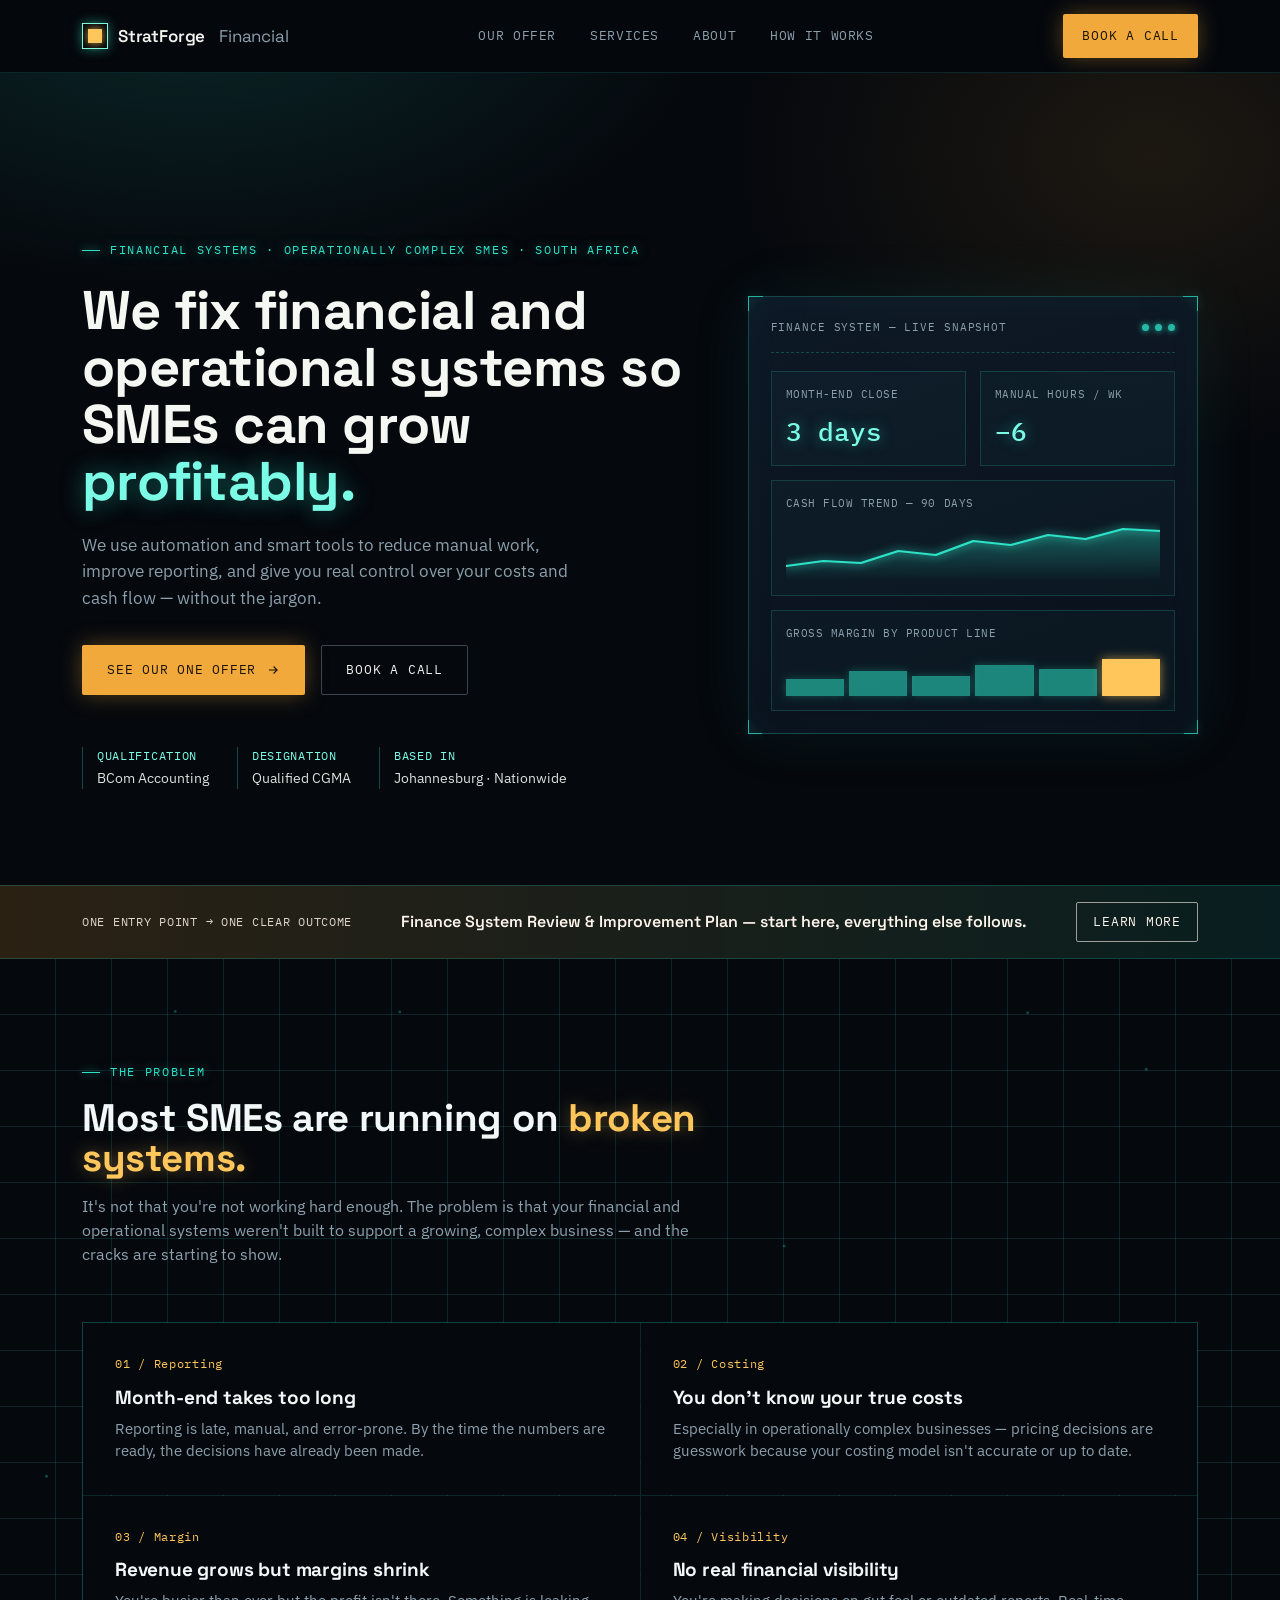
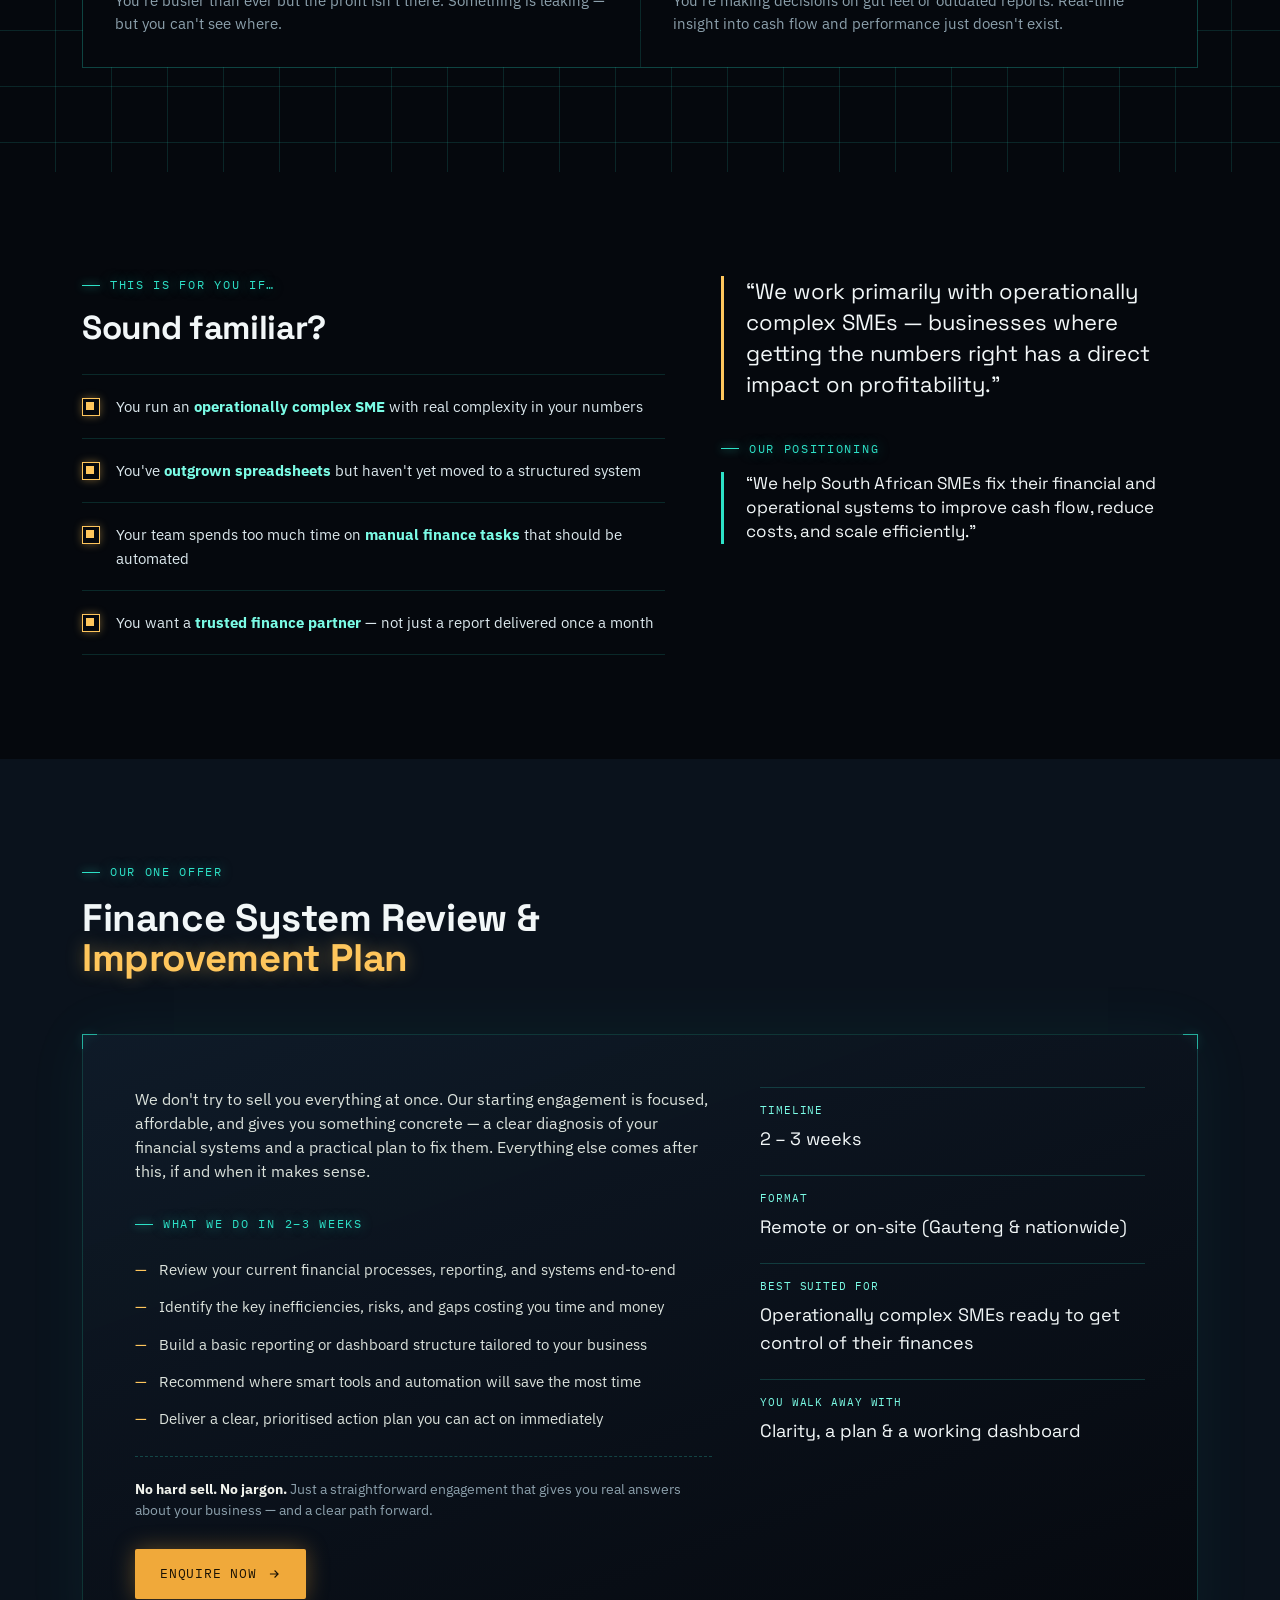
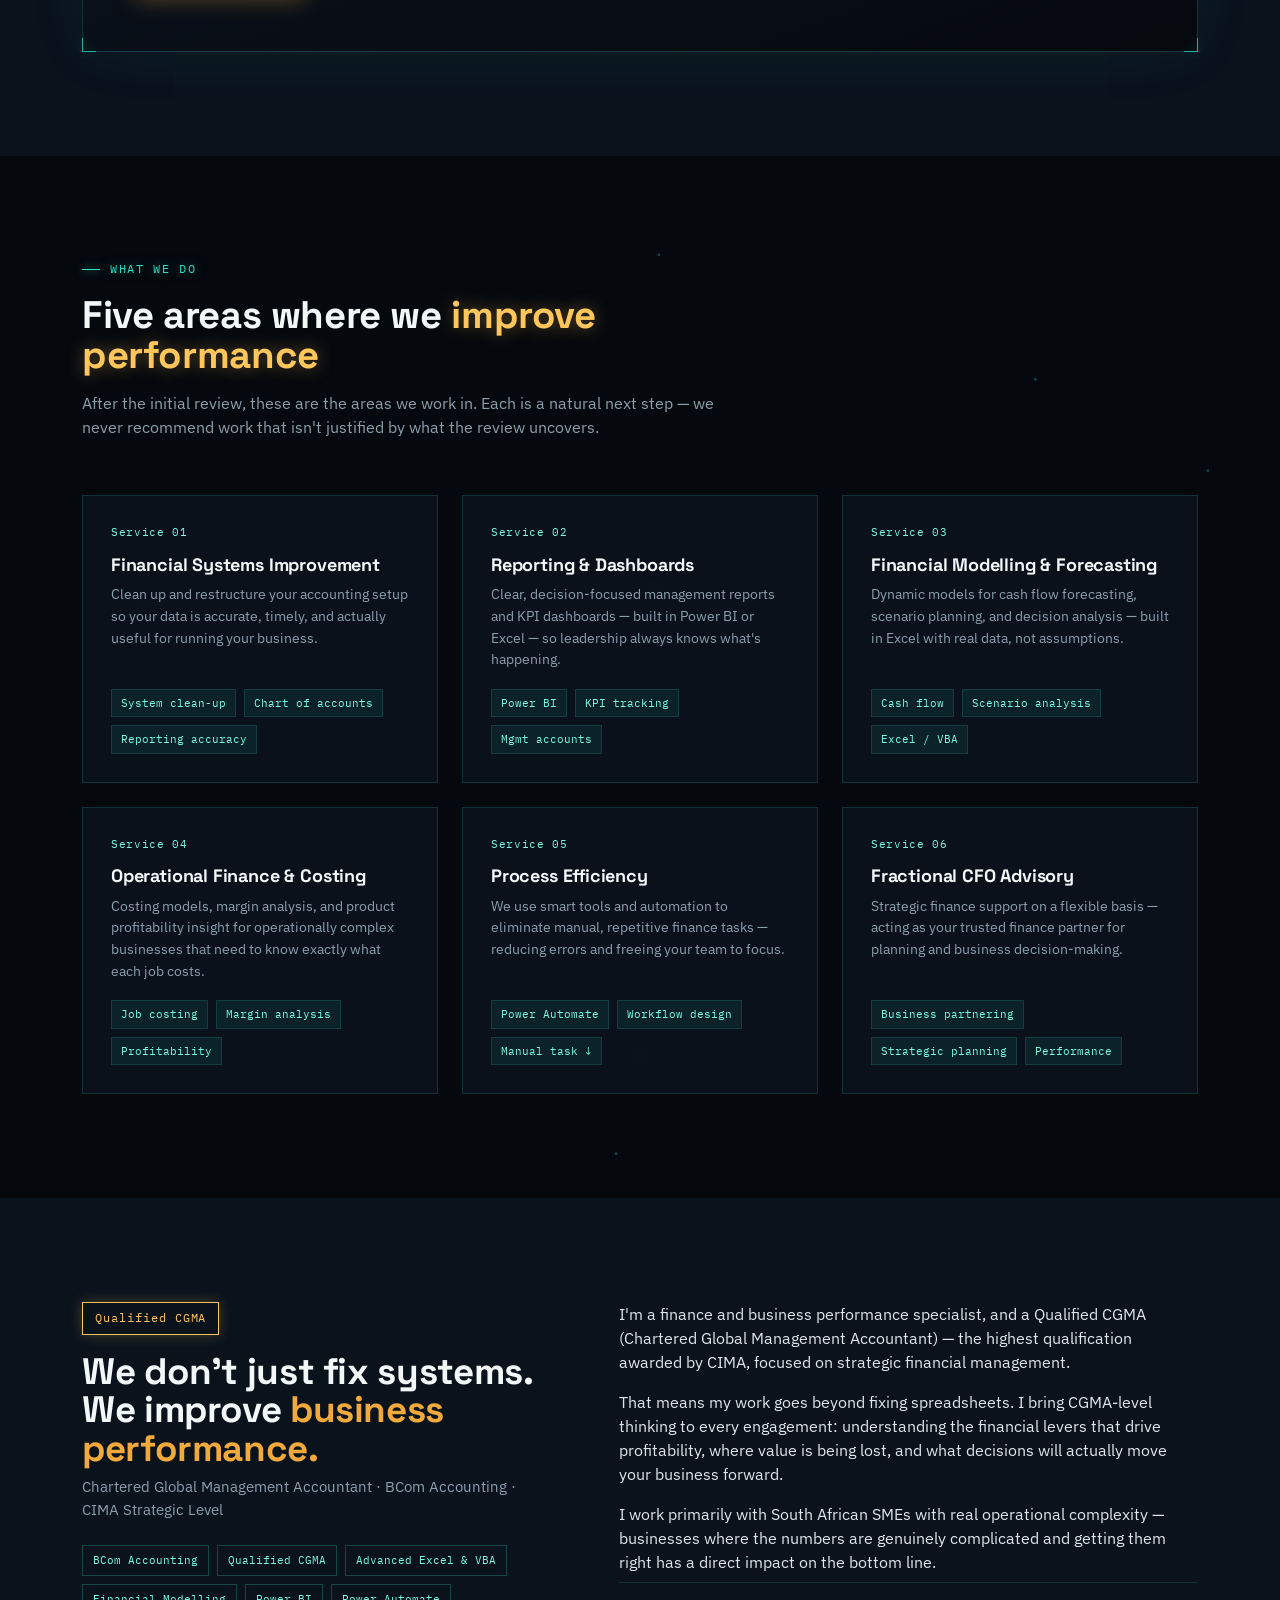
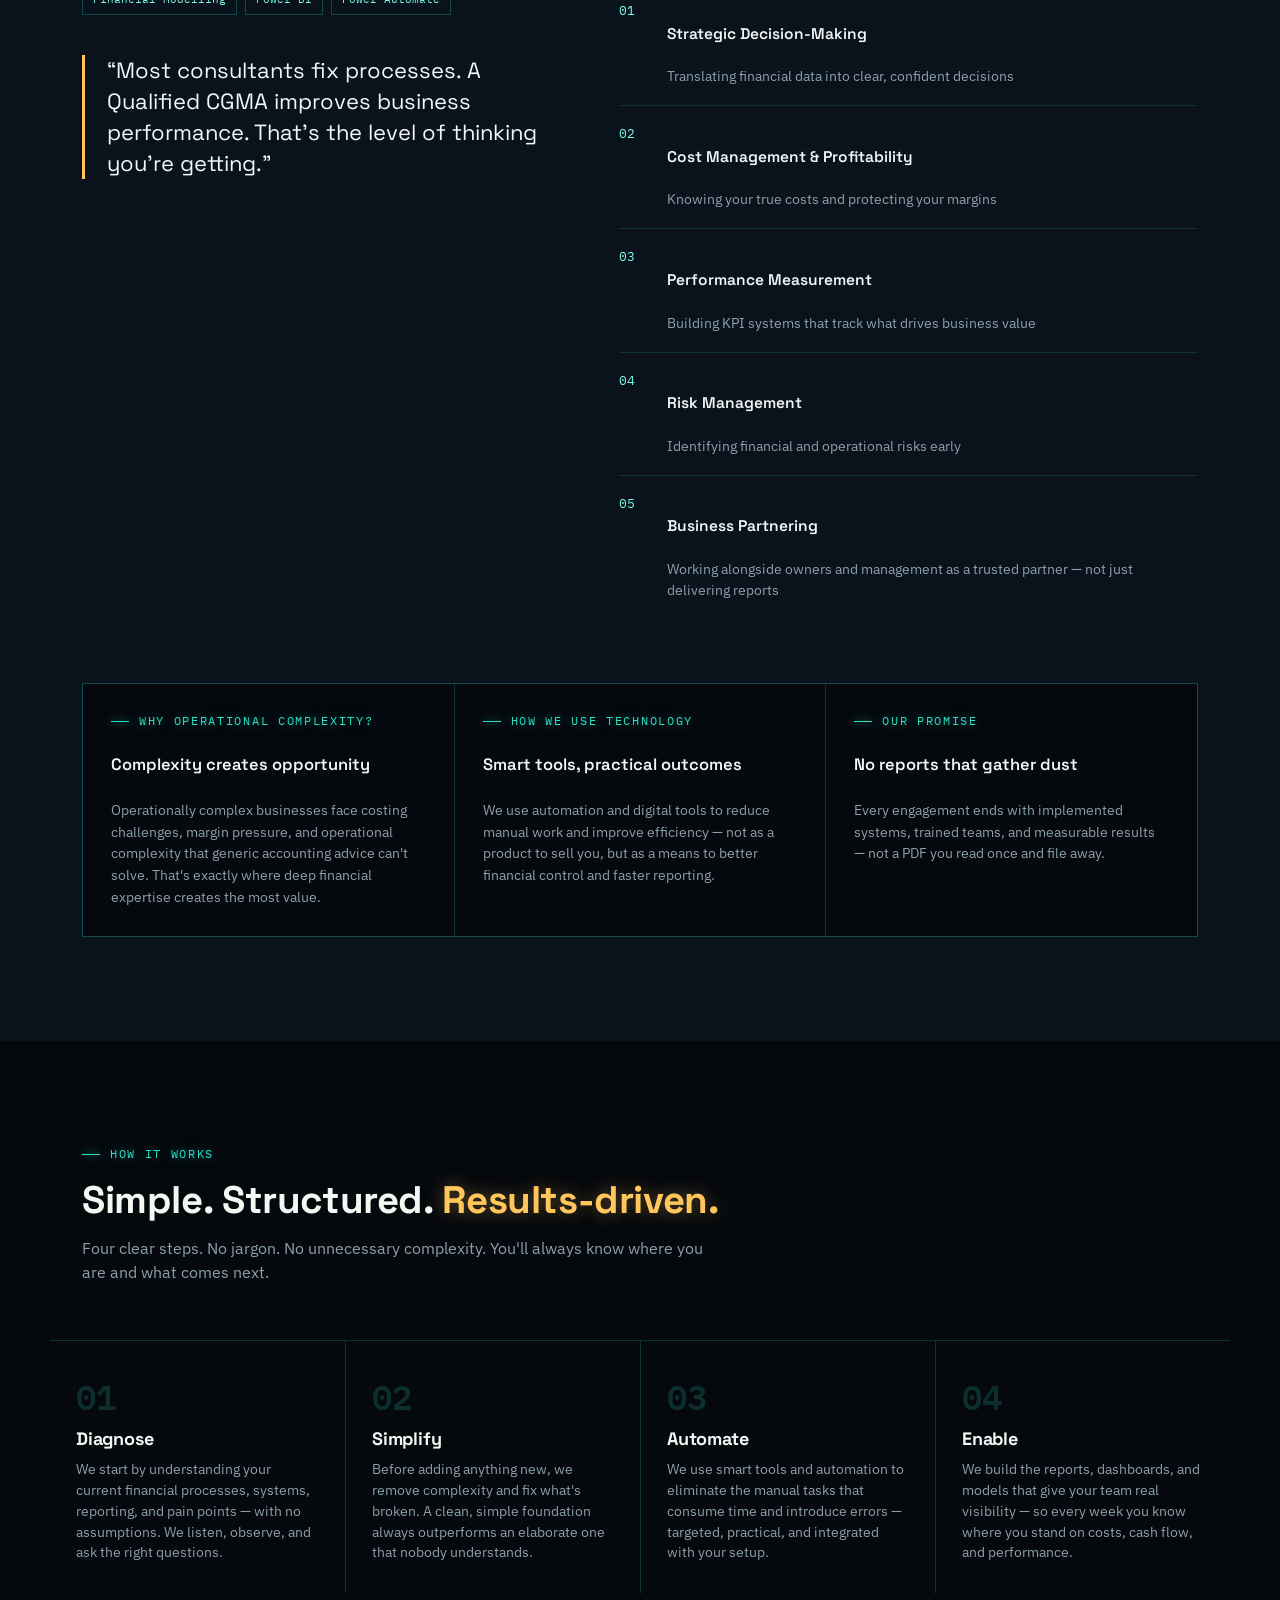
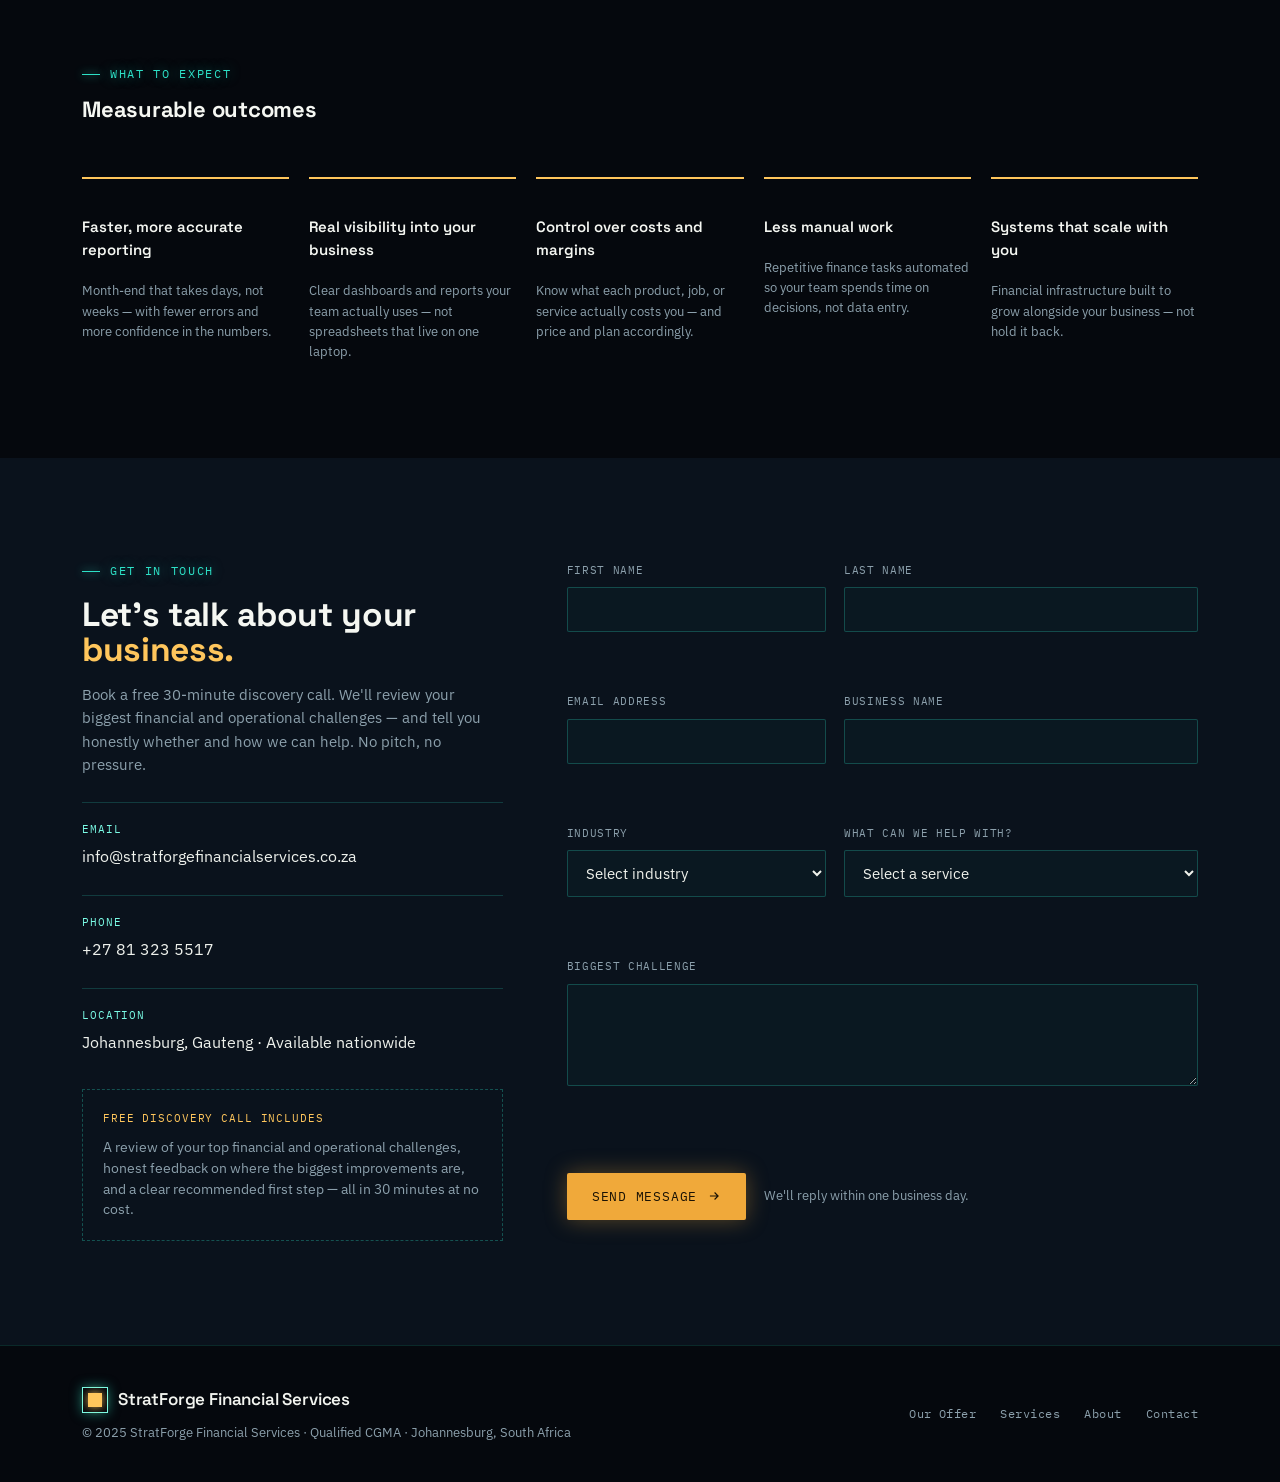
==== index.html @ 42e1b519 "Add files via upload" ====
<!DOCTYPE html>
<html lang="en">
<head>
<meta charset="UTF-8">
<meta name="viewport" content="width=device-width, initial-scale=1.0">
<title>StratForge Financial Services | Financial Systems for South African SMEs</title>
<meta name="description" content="We fix financial and operational systems so operationally complex South African SMEs can grow profitably. Led by a Qualified CGMA — reviews, dashboards, costing models and automation.">
<link rel="preconnect" href="https://fonts.googleapis.com">
<link rel="preconnect" href="https://fonts.gstatic.com" crossorigin>
<link href="https://fonts.googleapis.com/css2?family=Space+Grotesk:wght@500;600;700&family=IBM+Plex+Sans:wght@400;500;600&family=IBM+Plex+Mono:wght@400;500;600&display=swap" rel="stylesheet">
<style>
  :root{
    --ink:#05080D;
    --ink-soft:#0A121C;
    --ink-soft2:#0F1B29;
    --paper:#0B1420;
    --paper-dim:#0E1A28;
    --line:rgba(45,225,199,0.14);
    --line-strong:rgba(45,225,199,0.4);
    --line-dark:rgba(147,167,179,0.18);
    --text:#DCE8ED;
    --muted:#8CA0AC;
    --muted-on-dark:#8CA0AC;
    --blueprint:#2DE1C7;
    --blueprint-bright:#7BFCE6;
    --forge:#F0A93A;
    --forge-bright:#FFC65C;
    --radius:2px;
    --maxw:1180px;
  }
  *{box-sizing:border-box;}
  html{scroll-behavior:smooth;}
  body{
    margin:0;
    background:var(--ink);
    color:var(--text);
    font-family:'IBM Plex Sans', sans-serif;
    font-size:16px;
    line-height:1.55;
    -webkit-font-smoothing:antialiased;
    position:relative;
  }
  h1,h2,h3,.display{
    font-family:'Space Grotesk', sans-serif;
    letter-spacing:-0.01em;
    line-height:1.05;
    margin:0;
    color:#F2F7F8;
  }
  .mono{ font-family:'IBM Plex Mono', monospace; }
  p{margin:0;}
  a{color:inherit;text-decoration:none;}
  img,svg{display:block;max-width:100%;}
  ul{margin:0;padding:0;list-style:none;}
  button{font-family:inherit;cursor:pointer;}

  @media (prefers-reduced-motion: reduce){
    html{scroll-behavior:auto;}
    *{animation-duration:0.001ms !important; transition-duration:0.001ms !important;}
  }

  /* ---------- animated network background ---------- */
  #netbg{
    position:fixed; inset:0; z-index:0; pointer-events:none;
    opacity:0.55;
  }
  body > *:not(#netbg){ position:relative; z-index:1; }

  /* ---------- layout helpers ---------- */
  .wrap{max-width:var(--maxw); margin:0 auto; padding:0 32px;}
  @media (max-width:640px){ .wrap{padding:0 20px;} }

  .eyebrow{
    font-family:'IBM Plex Mono', monospace;
    font-size:12px;
    letter-spacing:0.14em;
    text-transform:uppercase;
    color:var(--blueprint);
    display:flex;
    align-items:center;
    gap:10px;
    text-shadow:0 0 12px rgba(45,225,199,0.5);
  }
  .eyebrow::before{
    content:"";
    width:18px;height:1px;background:var(--blueprint);
    display:inline-block;
    box-shadow:0 0 8px var(--blueprint);
  }

  /* blueprint / circuit grid backdrop */
  .grid-bg{
    position:relative;
    background-image:
      linear-gradient(var(--line) 1px, transparent 1px),
      linear-gradient(90deg, var(--line) 1px, transparent 1px);
    background-size:56px 56px;
    background-position:-1px -1px;
  }

  /* corner registration ticks — recurring motif */
  .frame{position:relative;}
  .frame::before,.frame::after,
  .frame .tick-br,.frame .tick-bl{
    content:"";
    position:absolute;
    width:14px;height:14px;
    border:1.5px solid var(--blueprint);
    opacity:0.7;
    filter:drop-shadow(0 0 4px rgba(45,225,199,0.6));
  }
  .frame::before{ top:-1px; left:-1px; border-right:none; border-bottom:none; }
  .frame::after{ top:-1px; right:-1px; border-left:none; border-bottom:none; }
  .frame .tick-bl{ bottom:-1px; left:-1px; border-right:none; border-top:none; }
  .frame .tick-br{ bottom:-1px; right:-1px; border-left:none; border-top:none; }

  .btn{
    display:inline-flex;
    align-items:center;
    gap:10px;
    padding:14px 24px;
    font-family:'IBM Plex Mono', monospace;
    font-size:13px;
    letter-spacing:0.06em;
    text-transform:uppercase;
    border:1px solid transparent;
    border-radius:var(--radius);
    transition:transform .15s ease, background .15s ease, border-color .15s ease, color .15s ease, box-shadow .15s ease;
  }
  .btn:hover{ transform:translateY(-1px); }
  .btn-forge{
    background:var(--forge);
    color:#1a1204;
    box-shadow:0 0 22px rgba(240,169,58,0.35);
  }
  .btn-forge:hover{ background:var(--forge-bright); box-shadow:0 0 30px rgba(255,198,92,0.55); }
  .btn-outline{
    border-color:rgba(140,160,172,0.4);
    color:#eef1ec;
  }
  .btn-outline:hover{ border-color:var(--blueprint); color:var(--blueprint-bright); box-shadow:0 0 18px rgba(45,225,199,0.3); }
  .btn svg{width:14px;height:14px;}

  .reveal{ opacity:0; transform:translateY(18px); transition:opacity .6s ease, transform .6s ease; }
  .reveal.in{ opacity:1; transform:translateY(0); }

  /* ---------- header ---------- */
  header{
    position:fixed; top:0; left:0; right:0; z-index:100;
    background:rgba(5,8,13,0.85);
    backdrop-filter:blur(10px);
    border-bottom:1px solid rgba(45,225,199,0.15);
  }
  .nav{
    display:flex; align-items:center; justify-content:space-between;
    height:72px;
  }
  .logo{
    display:flex; align-items:center; gap:10px;
    font-family:'Space Grotesk', sans-serif;
    font-weight:600; font-size:17px;
    color:#f2f4ef;
    letter-spacing:-0.01em;
  }
  .logo .mark{
    width:26px;height:26px;
    border:1.5px solid var(--blueprint-bright);
    display:flex;align-items:center;justify-content:center;
    position:relative;
    box-shadow:0 0 12px rgba(45,225,199,0.5);
  }
  .logo .mark::before{
    content:"";
    position:absolute; inset:5px;
    background:var(--forge-bright);
    box-shadow:0 0 8px rgba(255,198,92,0.8);
  }
  .navlinks{ display:flex; align-items:center; gap:34px; }
  .navlinks a{
    font-family:'IBM Plex Mono', monospace;
    font-size:12.5px;
    letter-spacing:0.05em;
    text-transform:uppercase;
    color:var(--muted-on-dark);
    transition:color .15s ease;
  }
  .navlinks a:hover{ color:var(--blueprint-bright); }
  .nav-cta{ display:flex; align-items:center; gap:22px; }
  .nav-toggle{ display:none; background:none; border:none; padding:8px; }
  .nav-toggle span{ display:block; width:22px; height:2px; background:#eef1ec; margin:5px 0; }

  @media (max-width:860px){
    .navlinks{ display:none; }
    .nav-toggle{ display:block; }
  }

  /* ---------- hero ---------- */
  .hero{
    background:
      radial-gradient(ellipse 900px 500px at 15% -10%, rgba(45,225,199,0.14) 0%, transparent 60%),
      radial-gradient(ellipse 700px 500px at 90% 10%, rgba(240,169,58,0.10) 0%, transparent 60%),
      var(--ink);
    color:#eef1ec;
    padding:168px 0 96px;
    position:relative;
    overflow:hidden;
  }
  .hero-inner{
    display:grid;
    grid-template-columns:1.15fr 0.85fr;
    gap:56px;
    align-items:center;
  }
  @media (max-width:960px){ .hero-inner{ grid-template-columns:1fr; } }

  .hero h1{
    font-size:clamp(2.2rem, 4.4vw, 3.4rem);
    color:#f5f7f2;
    margin-top:22px;
  }
  .hero h1 em{
    font-style:normal;
    color:var(--blueprint-bright);
    text-shadow:0 0 24px rgba(45,225,199,0.45);
  }
  .hero p.lede{
    margin-top:22px;
    max-width:52ch;
    font-size:17px;
    color:var(--muted-on-dark);
  }
  .hero-cta{ display:flex; gap:16px; margin-top:34px; flex-wrap:wrap; }

  .credentials{
    display:flex; gap:28px; margin-top:52px; flex-wrap:wrap;
  }
  .credential{ border-left:1px solid rgba(45,225,199,0.3); padding-left:14px; }
  .credential .k{ font-family:'IBM Plex Mono', monospace; font-size:11.5px; letter-spacing:.06em; text-transform:uppercase; color:var(--blueprint-bright); }
  .credential .v{ font-size:13.5px; color:#dbe2dc; margin-top:3px; }

  /* dashboard mockup — signature element */
  .dash{
    background:linear-gradient(160deg, rgba(15,27,41,0.9), rgba(10,18,28,0.9));
    border:1px solid rgba(45,225,199,0.25);
    padding:22px;
    position:relative;
    box-shadow:0 0 60px rgba(45,225,199,0.08), inset 0 0 40px rgba(45,225,199,0.03);
    backdrop-filter:blur(6px);
  }
  .dash-top{
    display:flex; justify-content:space-between; align-items:center;
    padding-bottom:16px; margin-bottom:18px;
    border-bottom:1px dashed rgba(45,225,199,0.25);
  }
  .dash-top .dot-row{ display:flex; gap:6px; }
  .dash-top .dot{ width:7px;height:7px; border-radius:50%; background:var(--blueprint); box-shadow:0 0 6px var(--blueprint); opacity:.8; }
  .dash-title{ font-family:'IBM Plex Mono', monospace; font-size:11px; letter-spacing:.08em; text-transform:uppercase; color:var(--muted-on-dark); }
  .dash-grid{ display:grid; grid-template-columns:1fr 1fr; gap:14px; }
  .metric{ border:1px solid rgba(45,225,199,0.18); padding:14px; background:rgba(45,225,199,0.03); }
  .metric .label{ font-family:'IBM Plex Mono', monospace; font-size:10.5px; letter-spacing:.05em; text-transform:uppercase; color:var(--muted-on-dark); }
  .metric .num{ font-family:'IBM Plex Mono', monospace; font-size:26px; color:var(--blueprint-bright); margin-top:8px; font-weight:500; text-shadow:0 0 14px rgba(45,225,199,0.5); }
  .metric .num span{ font-size:14px; color:var(--forge-bright); text-shadow:0 0 10px rgba(255,198,92,0.5); }
  .metric.wide{ grid-column:1 / -1; }
  .bars{ display:flex; align-items:flex-end; gap:5px; height:44px; margin-top:10px; }
  .bars i{ flex:1; background:var(--blueprint); opacity:.55; display:block; box-shadow:0 0 8px rgba(45,225,199,0.5); }
  .bars i:last-child{ background:var(--forge-bright); opacity:1; box-shadow:0 0 10px rgba(255,198,92,0.6); }

  .chart-line{ margin-top:10px; }
  .chart-line path{
    stroke-dasharray:400;
    stroke-dashoffset:400;
    animation:draw 2.4s ease forwards 0.3s;
  }
  @keyframes draw{ to{ stroke-dashoffset:0; } }

  /* ---------- banner strip ---------- */
  .strip{
    background:linear-gradient(90deg, rgba(240,169,58,0.16), rgba(45,225,199,0.1));
    border-top:1px solid rgba(45,225,199,0.2);
    border-bottom:1px solid rgba(45,225,199,0.2);
    color:#fff5ec;
    padding:16px 0;
  }
  .strip .wrap{ display:flex; justify-content:space-between; align-items:center; gap:16px; flex-wrap:wrap; }
  .strip .l1{ font-family:'IBM Plex Mono', monospace; font-size:12px; letter-spacing:.06em; text-transform:uppercase; opacity:.85; }
  .strip .l2{ font-family:'Space Grotesk', sans-serif; font-weight:600; font-size:16px; }

  /* ---------- generic section ---------- */
  section{ padding:104px 0; }
  @media (max-width:640px){ section{ padding:72px 0; } }
  .section-head{ max-width:640px; margin-bottom:56px; }
  .section-head h2{ font-size:clamp(1.7rem,3vw,2.4rem); margin-top:16px; }
  .section-head h2 em{ font-style:normal; color:var(--forge-bright); text-shadow:0 0 18px rgba(255,198,92,0.4); }

  /* problem grid */
  .problem-grid{ display:grid; grid-template-columns:repeat(2,1fr); gap:1px; background:rgba(45,225,199,0.15); border:1px solid rgba(45,225,199,0.15); }
  @media (max-width:760px){ .problem-grid{ grid-template-columns:1fr; } }
  .problem-card{ background:var(--ink); padding:32px; transition:background .2s ease; }
  .problem-card:hover{ background:rgba(45,225,199,0.04); }
  .problem-card .num{ font-family:'IBM Plex Mono', monospace; font-size:12px; color:var(--forge-bright); letter-spacing:.06em; }
  .problem-card h3{ font-size:19px; margin-top:14px; color:#F2F7F8; }
  .problem-card p{ margin-top:10px; color:var(--muted); font-size:14.5px; }

  /* checklist for "this is for you" */
  .fit-wrap{ display:grid; grid-template-columns:1.1fr 0.9fr; gap:56px; align-items:start;}
  @media (max-width:860px){ .fit-wrap{ grid-template-columns:1fr; } }
  .fit-list{ display:flex; flex-direction:column; gap:0; }
  .fit-item{ display:flex; gap:16px; padding:20px 0; border-top:1px solid rgba(45,225,199,0.15); }
  .fit-item:last-child{ border-bottom:1px solid rgba(45,225,199,0.15); }
  .fit-item .chk{ width:18px;height:18px; border:1.5px solid var(--forge-bright); flex:none; margin-top:3px; position:relative; box-shadow:0 0 8px rgba(255,198,92,0.4); }
  .fit-item .chk::after{ content:""; position:absolute; left:3px; top:3px; width:8px; height:8px; background:var(--forge-bright); }
  .fit-item p{ font-size:15px; color:var(--text); }
  .fit-item strong{ color:var(--blueprint-bright); }

  blockquote.pull{
    font-family:'Space Grotesk', sans-serif;
    font-size:22px;
    line-height:1.4;
    color:#F2F7F8;
    border-left:3px solid var(--forge-bright);
    padding-left:22px;
    margin:0;
  }
  blockquote.pull footer{
    margin-top:16px;
    font-family:'IBM Plex Mono', monospace;
    font-size:12px;
    color:var(--muted);
    letter-spacing:.04em;
  }

  /* positioning band */
  .positioning{ background:var(--ink-soft); color:#eef1ec; }
  .pos-grid{ display:grid; grid-template-columns:1.2fr 0.8fr; gap:56px; align-items:center; }
  @media (max-width:860px){ .pos-grid{ grid-template-columns:1fr; } }
  .pos-tags{ display:flex; flex-direction:column; gap:12px; }
  .pos-tag{ border:1px solid rgba(45,225,199,0.25); padding:14px 16px; font-family:'IBM Plex Mono', monospace; font-size:13px; color:#dbe2dc; }
  .pos-tag b{ color:var(--forge-bright); margin-right:8px; }

  /* offer */
  .offer-card{
    background:linear-gradient(160deg, rgba(15,27,41,0.9), rgba(5,8,13,0.95));
    color:#eef1ec;
    padding:52px;
    display:grid;
    grid-template-columns:1.2fr 0.8fr;
    gap:48px;
    border:1px solid rgba(45,225,199,0.2);
    box-shadow:0 0 60px rgba(45,225,199,0.06);
  }
  @media (max-width:860px){ .offer-card{ grid-template-columns:1fr; padding:32px; } }
  .offer-list{ display:flex; flex-direction:column; gap:14px; margin-top:24px; }
  .offer-list li{ display:flex; gap:12px; font-size:15px; color:#dbe2dc; }
  .offer-list li::before{ content:"—"; color:var(--forge-bright); flex:none; }
  .offer-meta{ display:flex; flex-direction:column; gap:22px; }
  .offer-meta .row{ border-top:1px solid rgba(45,225,199,0.2); padding-top:14px; }
  .offer-meta .k{ font-family:'IBM Plex Mono', monospace; font-size:11px; letter-spacing:.08em; text-transform:uppercase; color:var(--blueprint-bright); }
  .offer-meta .v{ font-family:'Space Grotesk', sans-serif; font-size:18px; margin-top:6px; color:#F2F7F8; }
  .offer-note{ margin-top:26px; padding-top:22px; border-top:1px dashed rgba(45,225,199,0.25); font-size:13.5px; color:var(--muted-on-dark); }

  /* services */
  .svc-grid{ display:grid; grid-template-columns:repeat(3,1fr); gap:24px; }
  @media (max-width:960px){ .svc-grid{ grid-template-columns:repeat(2,1fr); } }
  @media (max-width:640px){ .svc-grid{ grid-template-columns:1fr; } }
  .svc-card{ background:rgba(15,27,41,0.55); border:1px solid rgba(45,225,199,0.16); padding:28px; display:flex; flex-direction:column; height:100%; transition:border-color .15s ease, transform .15s ease, box-shadow .15s ease; backdrop-filter:blur(4px); }
  .svc-card:hover{ border-color:var(--blueprint); transform:translateY(-3px); box-shadow:0 0 30px rgba(45,225,199,0.15); }
  .svc-card .tag{ font-family:'IBM Plex Mono', monospace; font-size:11px; color:var(--blueprint-bright); letter-spacing:.06em; }
  .svc-card h3{ font-size:18px; margin-top:14px; color:#F2F7F8; }
  .svc-card p{ margin-top:10px; color:var(--muted); font-size:14px; flex:1; }
  .svc-chips{ display:flex; gap:8px; flex-wrap:wrap; margin-top:18px; }
  .svc-chips span{ font-family:'IBM Plex Mono', monospace; font-size:10.5px; padding:5px 9px; background:rgba(45,225,199,0.08); border:1px solid rgba(45,225,199,0.15); color:var(--blueprint-bright); }

  /* about */
  .about-wrap{ display:grid; grid-template-columns:0.9fr 1.1fr; gap:64px; }
  @media (max-width:900px){ .about-wrap{ grid-template-columns:1fr; } }
  .badge{
    display:inline-block; font-family:'IBM Plex Mono', monospace; font-size:12px; letter-spacing:.08em;
    color:var(--forge-bright); border:1px solid var(--forge-bright); padding:6px 12px; margin-bottom:18px;
    box-shadow:0 0 14px rgba(255,198,92,0.25);
  }
  .about-cred{ font-size:14.5px; color:var(--muted); margin-top:8px; }
  .about-body p{ margin-top:16px; font-size:15.5px; color:var(--text); }
  .about-body p:first-child{ margin-top:0; }

  .pillars{ display:flex; flex-direction:column; margin-top:8px; }
  .pillar{ display:grid; grid-template-columns:32px 1fr; gap:16px; padding:18px 0; border-top:1px solid rgba(45,225,199,0.15); }
  .pillar .idx{ font-family:'IBM Plex Mono', monospace; color:var(--blueprint-bright); font-size:13px; }
  .pillar h4{ font-family:'Space Grotesk', sans-serif; font-size:15.5px; color:#F2F7F8; font-weight:600; }
  .pillar p{ font-size:13.5px; color:var(--muted); margin-top:4px; }

  .stack{ display:flex; flex-wrap:wrap; gap:8px; margin-top:24px; }
  .stack span{ font-family:'IBM Plex Mono', monospace; font-size:11px; padding:6px 10px; border:1px solid rgba(45,225,199,0.25); color:var(--blueprint-bright); }

  .why-grid{ display:grid; grid-template-columns:repeat(3,1fr); gap:1px; background:rgba(45,225,199,0.15); border:1px solid rgba(45,225,199,0.15); margin-top:64px; }
  @media (max-width:760px){ .why-grid{ grid-template-columns:1fr; } }
  .why-card{ background:var(--ink); padding:28px; }
  .why-card .eyebrow{ margin-bottom:12px; }
  .why-card h4{ font-family:'Space Grotesk', sans-serif; font-size:16.5px; font-weight:600; color:#F2F7F8; }
  .why-card p{ margin-top:8px; font-size:14px; color:var(--muted); }

  /* process */
  .process-strip{ display:grid; grid-template-columns:repeat(4,1fr); gap:0; position:relative; }
  @media (max-width:820px){ .process-strip{ grid-template-columns:1fr; } }
  .process-step{ padding:30px 26px; border-top:1px solid rgba(45,225,199,0.2); position:relative; }
  .process-strip .process-step + .process-step{ border-left:1px solid rgba(45,225,199,0.2); }
  @media (max-width:820px){ .process-strip .process-step + .process-step{ border-left:none; } }
  .process-step .idx{ font-family:'IBM Plex Mono', monospace; font-size:34px; color:rgba(45,225,199,0.18); font-weight:600; }
  .process-step h3{ font-size:18px; margin-top:6px; }
  .process-step p{ margin-top:10px; font-size:13.5px; color:var(--muted); }

  .outcomes{ display:grid; grid-template-columns:repeat(5,1fr); gap:20px; margin-top:56px; }
  @media (max-width:960px){ .outcomes{ grid-template-columns:repeat(2,1fr); } }
  @media (max-width:560px){ .outcomes{ grid-template-columns:1fr; } }
  .outcome{ border-top:2px solid var(--forge-bright); padding-top:16px; }
  .outcome h4{ font-family:'Space Grotesk', sans-serif; font-size:15px; font-weight:600; color:#F2F7F8; }
  .outcome p{ margin-top:8px; font-size:13px; color:var(--muted); }

  /* contact */
  .contact{ background:var(--ink-soft); color:#eef1ec; }
  .contact-wrap{ display:grid; grid-template-columns:0.8fr 1.2fr; gap:64px; }
  @media (max-width:900px){ .contact-wrap{ grid-template-columns:1fr; } }
  .contact-info .row{ margin-top:26px; padding-top:18px; border-top:1px solid rgba(45,225,199,0.2); }
  .contact-info .k{ font-family:'IBM Plex Mono', monospace; font-size:11px; letter-spacing:.08em; text-transform:uppercase; color:var(--blueprint-bright); }
  .contact-info .v{ font-size:16px; margin-top:6px; }
  .includes{ margin-top:34px; padding:20px; border:1px dashed rgba(45,225,199,0.3); }
  .includes .k{ font-family:'IBM Plex Mono', monospace; font-size:11px; letter-spacing:.08em; text-transform:uppercase; color:var(--forge-bright); }
  .includes p{ margin-top:10px; font-size:13.5px; color:var(--muted-on-dark); }

  form{ display:grid; grid-template-columns:1fr 1fr; gap:18px; }
  .field{ display:flex; flex-direction:column; gap:8px; }
  .field.full{ grid-column:1 / -1; }
  label{ font-family:'IBM Plex Mono', monospace; font-size:11px; letter-spacing:.06em; text-transform:uppercase; color:var(--muted-on-dark); }
  input, select, textarea{
    background:rgba(45,225,199,0.03);
    border:1px solid rgba(45,225,199,0.25);
    color:#f0f2ec;
    padding:12px 14px;
    font-family:'IBM Plex Sans', sans-serif;
    font-size:14.5px;
    border-radius:var(--radius);
  }
  input:focus, select:focus, textarea:focus{
    outline:none; border-color:var(--blueprint-bright); box-shadow:0 0 12px rgba(45,225,199,0.3);
  }
  select option{ color:#111; }
  textarea{ resize:vertical; min-height:96px; }
  .form-submit{ grid-column:1 / -1; display:flex; align-items:center; gap:18px; margin-top:4px; }
  .form-note{ font-size:12.5px; color:var(--muted-on-dark); }

  /* footer */
  footer{ background:var(--ink); color:var(--muted-on-dark); padding:40px 0; border-top:1px solid rgba(45,225,199,0.15); }
  .foot-wrap{ display:flex; justify-content:space-between; align-items:center; flex-wrap:wrap; gap:16px; }
  footer .foot-links{ display:flex; gap:24px; flex-wrap:wrap; }
  footer a{ font-family:'IBM Plex Mono', monospace; font-size:12px; letter-spacing:.04em; }
  footer a:hover{ color:var(--blueprint-bright); }
  .foot-copy{ font-size:12.5px; }

  :focus-visible{ outline:2px solid var(--blueprint-bright); outline-offset:2px; }
</style>
</head>
<body>
<canvas id="netbg"></canvas>

<header>
  <div class="wrap nav">
    <a href="#" class="logo"><span class="mark"></span>StratForge<span style="color:var(--muted-on-dark);font-weight:400;">&nbsp;Financial</span></a>
    <nav class="navlinks">
      <a href="#offer">Our Offer</a>
      <a href="#services">Services</a>
      <a href="#about">About</a>
      <a href="#process">How It Works</a>
    </nav>
    <div class="nav-cta">
      <a href="#contact" class="btn btn-forge" style="padding:11px 18px;">Book a Call</a>
      <button class="nav-toggle" aria-label="Menu" id="navToggle"><span></span><span></span><span></span></button>
    </div>
  </div>
</header>

<!-- ===================== HERO ===================== -->
<section class="hero" id="top">
  <div class="wrap hero-inner">
    <div class="reveal in">
      <div class="eyebrow">Financial Systems · Operationally Complex SMEs · South Africa</div>
      <h1>We fix financial and operational systems so SMEs can grow <em>profitably.</em></h1>
      <p class="lede">We use automation and smart tools to reduce manual work, improve reporting, and give you real control over your costs and cash flow — without the jargon.</p>
      <div class="hero-cta">
        <a href="#offer" class="btn btn-forge">
          See Our One Offer
          <svg viewBox="0 0 24 24" fill="none" stroke="currentColor" stroke-width="2"><path d="M5 12h14M13 6l6 6-6 6"/></svg>
        </a>
        <a href="#contact" class="btn btn-outline">Book a Call</a>
      </div>
      <div class="credentials">
        <div class="credential"><div class="k">Qualification</div><div class="v">BCom Accounting</div></div>
        <div class="credential"><div class="k">Designation</div><div class="v">Qualified CGMA</div></div>
        <div class="credential"><div class="k">Based in</div><div class="v">Johannesburg · Nationwide</div></div>
      </div>
    </div>

    <div class="dash reveal frame" style="transition-delay:.15s;">
      <span class="tick-bl"></span><span class="tick-br"></span>
      <div class="dash-top">
        <span class="dash-title">Finance System — Live Snapshot</span>
        <div class="dot-row"><span class="dot"></span><span class="dot"></span><span class="dot"></span></div>
      </div>
      <div class="dash-grid">
        <div class="metric">
          <div class="label">Month-End Close</div>
          <div class="num" data-count="3" data-suffix=" days">0 days</div>
        </div>
        <div class="metric">
          <div class="label">Manual Hours / wk</div>
          <div class="num" data-count="6" data-prefix="&minus;">0<span>hrs</span></div>
        </div>
        <div class="metric wide">
          <div class="label">Cash Flow Trend — 90 Days</div>
          <svg class="chart-line" viewBox="0 0 300 60" width="100%" height="60" preserveAspectRatio="none">
            <defs>
              <linearGradient id="chartFade" x1="0" y1="0" x2="0" y2="1">
                <stop offset="0%" stop-color="#2DE1C7" stop-opacity="0.35"/>
                <stop offset="100%" stop-color="#2DE1C7" stop-opacity="0"/>
              </linearGradient>
            </defs>
            <path d="M0,45 L30,40 L60,42 L90,30 L120,34 L150,20 L180,24 L210,14 L240,18 L270,8 L300,10 L300,60 L0,60 Z" fill="url(#chartFade)" stroke="none"/>
            <path d="M0,45 L30,40 L60,42 L90,30 L120,34 L150,20 L180,24 L210,14 L240,18 L270,8 L300,10" fill="none" stroke="#2DE1C7" stroke-width="2" stroke-linecap="round" stroke-linejoin="round" style="filter:drop-shadow(0 0 4px #2DE1C7);"/>
          </svg>
        </div>
        <div class="metric wide">
          <div class="label">Gross Margin by Product Line</div>
          <div class="bars">
            <i style="height:38%"></i><i style="height:55%"></i><i style="height:44%"></i>
            <i style="height:70%"></i><i style="height:60%"></i><i style="height:82%"></i>
          </div>
        </div>
      </div>
    </div>
  </div>
</section>

<div class="strip">
  <div class="wrap">
    <span class="l1">One entry point → One clear outcome</span>
    <span class="l2">Finance System Review &amp; Improvement Plan — start here, everything else follows.</span>
    <a href="#offer" class="btn btn-outline" style="border-color:rgba(255,245,236,.6); color:#fff5ec; padding:9px 16px;">Learn More</a>
  </div>
</div>

<!-- ===================== PROBLEM ===================== -->
<section class="grid-bg">
  <div class="wrap">
    <div class="section-head reveal">
      <div class="eyebrow">The Problem</div>
      <h2>Most SMEs are running on <em>broken systems.</em></h2>
      <p style="margin-top:16px; color:var(--muted); font-size:15.5px;">It's not that you're not working hard enough. The problem is that your financial and operational systems weren't built to support a growing, complex business — and the cracks are starting to show.</p>
    </div>

    <div class="problem-grid reveal">
      <div class="problem-card">
        <div class="num">01 / Reporting</div>
        <h3>Month-end takes too long</h3>
        <p>Reporting is late, manual, and error-prone. By the time the numbers are ready, the decisions have already been made.</p>
      </div>
      <div class="problem-card">
        <div class="num">02 / Costing</div>
        <h3>You don't know your true costs</h3>
        <p>Especially in operationally complex businesses — pricing decisions are guesswork because your costing model isn't accurate or up to date.</p>
      </div>
      <div class="problem-card">
        <div class="num">03 / Margin</div>
        <h3>Revenue grows but margins shrink</h3>
        <p>You're busier than ever but the profit isn't there. Something is leaking — but you can't see where.</p>
      </div>
      <div class="problem-card">
        <div class="num">04 / Visibility</div>
        <h3>No real financial visibility</h3>
        <p>You're making decisions on gut feel or outdated reports. Real-time insight into cash flow and performance just doesn't exist.</p>
      </div>
    </div>
  </div>
</section>

<!-- ===================== FIT ===================== -->
<section style="background:var(--ink);">
  <div class="wrap fit-wrap">
    <div class="reveal">
      <div class="eyebrow">This Is For You If…</div>
      <h2 style="font-size:clamp(1.6rem,2.6vw,2.1rem); margin-top:16px;">Sound familiar?</h2>
      <div class="fit-list" style="margin-top:28px;">
        <div class="fit-item"><span class="chk"></span><p>You run an <strong>operationally complex SME</strong> with real complexity in your numbers</p></div>
        <div class="fit-item"><span class="chk"></span><p>You've <strong>outgrown spreadsheets</strong> but haven't yet moved to a structured system</p></div>
        <div class="fit-item"><span class="chk"></span><p>Your team spends too much time on <strong>manual finance tasks</strong> that should be automated</p></div>
        <div class="fit-item"><span class="chk"></span><p>You want a <strong>trusted finance partner</strong> — not just a report delivered once a month</p></div>
      </div>
    </div>
    <div class="reveal" style="transition-delay:.1s;">
      <blockquote class="pull">
        “We work primarily with operationally complex SMEs — businesses where getting the numbers right has a direct impact on profitability.”
      </blockquote>
      <div style="margin-top:40px;">
        <div class="eyebrow" style="margin-bottom:14px;">Our Positioning</div>
        <blockquote class="pull" style="font-size:17px; border-color:var(--blueprint);">
          “We help South African SMEs fix their financial and operational systems to improve cash flow, reduce costs, and scale efficiently.”
        </blockquote>
      </div>
    </div>
  </div>
</section>

<!-- ===================== OFFER ===================== -->
<section id="offer" class="grid-bg" style="background:var(--ink-soft);">
  <div class="wrap">
    <div class="section-head reveal">
      <div class="eyebrow">Our One Offer</div>
      <h2>Finance System Review &amp; <em>Improvement Plan</em></h2>
    </div>

    <div class="offer-card reveal frame">
      <span class="tick-bl"></span><span class="tick-br"></span>
      <div>
        <p style="color:#dbe2dc; font-size:15.5px;">We don't try to sell you everything at once. Our starting engagement is focused, affordable, and gives you something concrete — a clear diagnosis of your financial systems and a practical plan to fix them. Everything else comes after this, if and when it makes sense.</p>
        <div class="eyebrow" style="margin-top:32px; margin-bottom:8px;">What We Do In 2–3 Weeks</div>
        <ul class="offer-list">
          <li>Review your current financial processes, reporting, and systems end-to-end</li>
          <li>Identify the key inefficiencies, risks, and gaps costing you time and money</li>
          <li>Build a basic reporting or dashboard structure tailored to your business</li>
          <li>Recommend where smart tools and automation will save the most time</li>
          <li>Deliver a clear, prioritised action plan you can act on immediately</li>
        </ul>
        <p class="offer-note"><strong style="color:#f0f2ec;">No hard sell. No jargon.</strong> Just a straightforward engagement that gives you real answers about your business — and a clear path forward.</p>
        <a href="#contact" class="btn btn-forge" style="margin-top:28px;">
          Enquire Now
          <svg viewBox="0 0 24 24" fill="none" stroke="currentColor" stroke-width="2"><path d="M5 12h14M13 6l6 6-6 6"/></svg>
        </a>
      </div>
      <div class="offer-meta">
        <div class="row"><div class="k">Timeline</div><div class="v">2 – 3 weeks</div></div>
        <div class="row"><div class="k">Format</div><div class="v">Remote or on-site (Gauteng &amp; nationwide)</div></div>
        <div class="row"><div class="k">Best suited for</div><div class="v">Operationally complex SMEs ready to get control of their finances</div></div>
        <div class="row"><div class="k">You walk away with</div><div class="v">Clarity, a plan &amp; a working dashboard</div></div>
      </div>
    </div>
  </div>
</section>

<!-- ===================== SERVICES ===================== -->
<section id="services">
  <div class="wrap">
    <div class="section-head reveal">
      <div class="eyebrow">What We Do</div>
      <h2>Five areas where we <em>improve performance</em></h2>
      <p style="margin-top:16px; color:var(--muted); font-size:15.5px;">After the initial review, these are the areas we work in. Each is a natural next step — we never recommend work that isn't justified by what the review uncovers.</p>
    </div>

    <div class="svc-grid reveal">
      <div class="svc-card">
        <div class="tag">Service 01</div>
        <h3>Financial Systems Improvement</h3>
        <p>Clean up and restructure your accounting setup so your data is accurate, timely, and actually useful for running your business.</p>
        <div class="svc-chips"><span>System clean-up</span><span>Chart of accounts</span><span>Reporting accuracy</span></div>
      </div>
      <div class="svc-card">
        <div class="tag">Service 02</div>
        <h3>Reporting &amp; Dashboards</h3>
        <p>Clear, decision-focused management reports and KPI dashboards — built in Power BI or Excel — so leadership always knows what's happening.</p>
        <div class="svc-chips"><span>Power BI</span><span>KPI tracking</span><span>Mgmt accounts</span></div>
      </div>
      <div class="svc-card">
        <div class="tag">Service 03</div>
        <h3>Financial Modelling &amp; Forecasting</h3>
        <p>Dynamic models for cash flow forecasting, scenario planning, and decision analysis — built in Excel with real data, not assumptions.</p>
        <div class="svc-chips"><span>Cash flow</span><span>Scenario analysis</span><span>Excel / VBA</span></div>
      </div>
      <div class="svc-card">
        <div class="tag">Service 04</div>
        <h3>Operational Finance &amp; Costing</h3>
        <p>Costing models, margin analysis, and product profitability insight for operationally complex businesses that need to know exactly what each job costs.</p>
        <div class="svc-chips"><span>Job costing</span><span>Margin analysis</span><span>Profitability</span></div>
      </div>
      <div class="svc-card">
        <div class="tag">Service 05</div>
        <h3>Process Efficiency</h3>
        <p>We use smart tools and automation to eliminate manual, repetitive finance tasks — reducing errors and freeing your team to focus.</p>
        <div class="svc-chips"><span>Power Automate</span><span>Workflow design</span><span>Manual task ↓</span></div>
      </div>
      <div class="svc-card">
        <div class="tag">Service 06</div>
        <h3>Fractional CFO Advisory</h3>
        <p>Strategic finance support on a flexible basis — acting as your trusted finance partner for planning and business decision-making.</p>
        <div class="svc-chips"><span>Business partnering</span><span>Strategic planning</span><span>Performance</span></div>
      </div>
    </div>
  </div>
</section>

<!-- ===================== ABOUT ===================== -->
<section id="about" class="grid-bg" style="background:var(--ink-soft);">
  <div class="wrap about-wrap">
    <div class="reveal">
      <span class="badge">Qualified CGMA</span>
      <h2 style="font-size:clamp(1.7rem,3vw,2.3rem);">We don't just fix systems. We improve <em style="font-style:normal;color:var(--forge);">business performance.</em></h2>
      <p class="about-cred">Chartered Global Management Accountant · BCom Accounting · CIMA Strategic Level</p>

      <div class="stack">
        <span>BCom Accounting</span><span>Qualified CGMA</span><span>Advanced Excel &amp; VBA</span>
        <span>Financial Modelling</span><span>Power BI</span><span>Power Automate</span>
      </div>

      <blockquote class="pull" style="margin-top:40px;">
        “Most consultants fix processes. A Qualified CGMA improves business performance. That's the level of thinking you're getting.”
      </blockquote>
    </div>

    <div class="reveal about-body" style="transition-delay:.1s;">
      <p>I'm a finance and business performance specialist, and a Qualified CGMA (Chartered Global Management Accountant) — the highest qualification awarded by CIMA, focused on strategic financial management.</p>
      <p>That means my work goes beyond fixing spreadsheets. I bring CGMA-level thinking to every engagement: understanding the financial levers that drive profitability, where value is being lost, and what decisions will actually move your business forward.</p>
      <p>I work primarily with South African SMEs with real operational complexity — businesses where the numbers are genuinely complicated and getting them right has a direct impact on the bottom line.</p>

      <div class="pillars">
        <div class="pillar"><div class="idx">01</div><div><h4>Strategic Decision-Making</h4><p>Translating financial data into clear, confident decisions</p></div></div>
        <div class="pillar"><div class="idx">02</div><div><h4>Cost Management &amp; Profitability</h4><p>Knowing your true costs and protecting your margins</p></div></div>
        <div class="pillar"><div class="idx">03</div><div><h4>Performance Measurement</h4><p>Building KPI systems that track what drives business value</p></div></div>
        <div class="pillar"><div class="idx">04</div><div><h4>Risk Management</h4><p>Identifying financial and operational risks early</p></div></div>
        <div class="pillar"><div class="idx">05</div><div><h4>Business Partnering</h4><p>Working alongside owners and management as a trusted partner — not just delivering reports</p></div></div>
      </div>
    </div>
  </div>

  <div class="wrap">
    <div class="why-grid reveal">
      <div class="why-card">
        <div class="eyebrow">Why Operational Complexity?</div>
        <h4>Complexity creates opportunity</h4>
        <p>Operationally complex businesses face costing challenges, margin pressure, and operational complexity that generic accounting advice can't solve. That's exactly where deep financial expertise creates the most value.</p>
      </div>
      <div class="why-card">
        <div class="eyebrow">How We Use Technology</div>
        <h4>Smart tools, practical outcomes</h4>
        <p>We use automation and digital tools to reduce manual work and improve efficiency — not as a product to sell you, but as a means to better financial control and faster reporting.</p>
      </div>
      <div class="why-card">
        <div class="eyebrow">Our Promise</div>
        <h4>No reports that gather dust</h4>
        <p>Every engagement ends with implemented systems, trained teams, and measurable results — not a PDF you read once and file away.</p>
      </div>
    </div>
  </div>
</section>

<!-- ===================== PROCESS ===================== -->
<section id="process" class="on-dark" style="background:var(--ink); color:#eef1ec; padding-bottom:0;">
  <div class="wrap">
    <div class="section-head reveal">
      <div class="eyebrow">How It Works</div>
      <h2 style="color:#f5f7f2;">Simple. Structured. <em style="font-style:normal;color:var(--forge-bright);">Results-driven.</em></h2>
      <p style="margin-top:16px; color:var(--muted-on-dark); font-size:15.5px;">Four clear steps. No jargon. No unnecessary complexity. You'll always know where you are and what comes next.</p>
    </div>
  </div>

  <div class="wrap" style="padding:0;">
    <div class="process-strip reveal">
      <div class="process-step">
        <div class="idx">01</div>
        <h3 style="color:#f5f7f2;">Diagnose</h3>
        <p>We start by understanding your current financial processes, systems, reporting, and pain points — with no assumptions. We listen, observe, and ask the right questions.</p>
      </div>
      <div class="process-step">
        <div class="idx">02</div>
        <h3 style="color:#f5f7f2;">Simplify</h3>
        <p>Before adding anything new, we remove complexity and fix what's broken. A clean, simple foundation always outperforms an elaborate one that nobody understands.</p>
      </div>
      <div class="process-step">
        <div class="idx">03</div>
        <h3 style="color:#f5f7f2;">Automate</h3>
        <p>We use smart tools and automation to eliminate the manual tasks that consume time and introduce errors — targeted, practical, and integrated with your setup.</p>
      </div>
      <div class="process-step">
        <div class="idx">04</div>
        <h3 style="color:#f5f7f2;">Enable</h3>
        <p>We build the reports, dashboards, and models that give your team real visibility — so every week you know where you stand on costs, cash flow, and performance.</p>
      </div>
    </div>
  </div>

  <div class="wrap" style="padding:72px 32px 96px;">
    <div class="eyebrow reveal">What To Expect</div>
    <h3 style="color:#f5f7f2; font-size:22px; margin-top:14px;" class="reveal">Measurable outcomes</h3>
    <div class="outcomes reveal">
      <div class="outcome">
        <h4 style="color:#f5f7f2;">Faster, more accurate reporting</h4>
        <p>Month-end that takes days, not weeks — with fewer errors and more confidence in the numbers.</p>
      </div>
      <div class="outcome">
        <h4 style="color:#f5f7f2;">Real visibility into your business</h4>
        <p>Clear dashboards and reports your team actually uses — not spreadsheets that live on one laptop.</p>
      </div>
      <div class="outcome">
        <h4 style="color:#f5f7f2;">Control over costs and margins</h4>
        <p>Know what each product, job, or service actually costs you — and price and plan accordingly.</p>
      </div>
      <div class="outcome">
        <h4 style="color:#f5f7f2;">Less manual work</h4>
        <p>Repetitive finance tasks automated so your team spends time on decisions, not data entry.</p>
      </div>
      <div class="outcome">
        <h4 style="color:#f5f7f2;">Systems that scale with you</h4>
        <p>Financial infrastructure built to grow alongside your business — not hold it back.</p>
      </div>
    </div>
  </div>
</section>

<!-- ===================== CONTACT ===================== -->
<section id="contact" class="contact grid-bg dark">
  <div class="wrap contact-wrap">
    <div class="reveal">
      <div class="eyebrow">Get In Touch</div>
      <h2 style="color:#f5f7f2; font-size:clamp(1.6rem,2.8vw,2.1rem); margin-top:16px;">Let's talk about your <em style="font-style:normal;color:var(--forge-bright);">business.</em></h2>
      <p style="margin-top:16px; color:var(--muted-on-dark); font-size:15px;">Book a free 30-minute discovery call. We'll review your biggest financial and operational challenges — and tell you honestly whether and how we can help. No pitch, no pressure.</p>

      <div class="contact-info">
        <div class="row"><div class="k">Email</div><div class="v">info@stratforgefinancialservices.co.za</div></div>
        <div class="row"><div class="k">Phone</div><div class="v">+27 81 323 5517</div></div>
        <div class="row"><div class="k">Location</div><div class="v">Johannesburg, Gauteng · Available nationwide</div></div>
      </div>

      <div class="includes">
        <div class="k">Free Discovery Call Includes</div>
        <p>A review of your top financial and operational challenges, honest feedback on where the biggest improvements are, and a clear recommended first step — all in 30 minutes at no cost.</p>
      </div>
    </div>

    <!-- FORM SETUP: This form posts to Formspree, which forwards every submission to info@stratforgefinancialservices.co.za. -->
    <form class="reveal" id="contactForm" style="transition-delay:.1s;" action="https://formspree.io/f/xljrnzde" method="POST">
      <div class="field">
        <label for="fname">First Name</label>
        <input id="fname" name="First Name" type="text" required>
      </div>
      <div class="field">
        <label for="lname">Last Name</label>
        <input id="lname" name="Last Name" type="text" required>
      </div>
      <div class="field">
        <label for="email">Email Address</label>
        <input id="email" name="Email" type="email" required>
      </div>
      <div class="field">
        <label for="bname">Business Name</label>
        <input id="bname" name="Business Name" type="text">
      </div>
      <div class="field">
        <label for="industry">Industry</label>
        <select id="industry" name="Industry">
          <option>Select industry</option>
          <option>Production / Operations</option>
          <option>Retail / Distribution</option>
          <option>Construction / Engineering</option>
          <option>Services</option>
          <option>Other</option>
        </select>
      </div>
      <div class="field">
        <label for="service">What Can We Help With?</label>
        <select id="service" name="Service Needed">
          <option>Select a service</option>
          <option>Finance System Review &amp; Improvement Plan</option>
          <option>Financial Systems Improvement</option>
          <option>Reporting &amp; Dashboards</option>
          <option>Financial Modelling &amp; Forecasting</option>
          <option>Operational Finance / Costing</option>
          <option>Process Efficiency &amp; Automation</option>
          <option>Fractional CFO Advisory</option>
          <option>Not sure — need guidance</option>
        </select>
      </div>
      <div class="field full">
        <label for="challenge">Biggest Challenge</label>
        <textarea id="challenge" name="Biggest Challenge" rows="4"></textarea>
      </div>
      <div class="form-submit">
        <button type="submit" class="btn btn-forge">
          Send Message
          <svg viewBox="0 0 24 24" fill="none" stroke="currentColor" stroke-width="2"><path d="M5 12h14M13 6l6 6-6 6"/></svg>
        </button>
        <span class="form-note" id="formNote">We'll reply within one business day.</span>
      </div>
    </form>
  </div>
</section>

<footer>
  <div class="wrap foot-wrap">
    <div>
      <div class="logo" style="color:#f2f4ef;"><span class="mark"></span>StratForge Financial Services</div>
      <p class="foot-copy" style="margin-top:10px;">© 2025 StratForge Financial Services · Qualified CGMA · Johannesburg, South Africa</p>
    </div>
    <div class="foot-links">
      <a href="#offer">Our Offer</a>
      <a href="#services">Services</a>
      <a href="#about">About</a>
      <a href="#contact">Contact</a>
    </div>
  </div>
</footer>

<script>
  // Animated node-network background — subtle circuit/data feel
  (function(){
    const canvas = document.getElementById('netbg');
    const ctx = canvas.getContext('2d');
    let w, h, nodes;
    const reduceMotion = window.matchMedia('(prefers-reduced-motion: reduce)').matches;

    function resize(){
      w = canvas.width = window.innerWidth;
      h = canvas.height = document.documentElement.scrollHeight;
    }
    function initNodes(){
      const count = Math.min(70, Math.floor((w * h) / 26000));
      nodes = Array.from({length: count}, () => ({
        x: Math.random() * w,
        y: Math.random() * h,
        vx: (Math.random() - 0.5) * 0.18,
        vy: (Math.random() - 0.5) * 0.18
      }));
    }
    function step(){
      ctx.clearRect(0, 0, w, h);
      for (const n of nodes){
        n.x += n.vx; n.y += n.vy;
        if (n.x < 0 || n.x > w) n.vx *= -1;
        if (n.y < 0 || n.y > h) n.vy *= -1;
      }
      for (let i = 0; i < nodes.length; i++){
        for (let j = i + 1; j < nodes.length; j++){
          const a = nodes[i], b = nodes[j];
          const dx = a.x - b.x, dy = a.y - b.y;
          const dist = Math.sqrt(dx*dx + dy*dy);
          if (dist < 160){
            ctx.strokeStyle = `rgba(45,225,199,${0.14 * (1 - dist / 160)})`;
            ctx.lineWidth = 1;
            ctx.beginPath();
            ctx.moveTo(a.x, a.y);
            ctx.lineTo(b.x, b.y);
            ctx.stroke();
          }
        }
      }
      for (const n of nodes){
        ctx.fillStyle = 'rgba(45,225,199,0.55)';
        ctx.beginPath();
        ctx.arc(n.x, n.y, 1.4, 0, Math.PI * 2);
        ctx.fill();
      }
      if (!reduceMotion) requestAnimationFrame(step);
    }

    resize();
    initNodes();
    step();
    window.addEventListener('resize', () => { resize(); initNodes(); });
  })();

  // Mobile nav toggle
  const toggle = document.getElementById('navToggle');
  const navlinks = document.querySelector('.navlinks');
  toggle.addEventListener('click', () => {
    const open = navlinks.style.display === 'flex';
    navlinks.style.display = open ? 'none' : 'flex';
    navlinks.style.cssText += open ? '' : 'position:fixed;top:72px;left:0;right:0;background:#101B27;flex-direction:column;padding:24px 32px;gap:20px;border-bottom:1px solid rgba(159,176,189,.2);';
  });
  navlinks.querySelectorAll('a').forEach(a => a.addEventListener('click', () => {
    if (window.innerWidth <= 860) navlinks.style.display = 'none';
  }));

  // Scroll reveal
  const reveals = document.querySelectorAll('.reveal');
  const io = new IntersectionObserver((entries) => {
    entries.forEach(e => { if (e.isIntersecting) { e.target.classList.add('in'); io.unobserve(e.target); } });
  }, { threshold: 0.12 });
  reveals.forEach(el => io.observe(el));

  // Count-up for hero dashboard
  document.querySelectorAll('[data-count]').forEach(el => {
    const target = parseFloat(el.dataset.count);
    const prefix = el.dataset.prefix || '';
    const suffix = el.dataset.suffix || '';
    let started = false;
    const counterObs = new IntersectionObserver((entries) => {
      entries.forEach(entry => {
        if (entry.isIntersecting && !started) {
          started = true;
          let cur = 0;
          const step = () => {
            cur += target / 20;
            if (cur >= target) { el.textContent = prefix + target + suffix; return; }
            el.textContent = prefix + Math.round(cur) + suffix;
            requestAnimationFrame(step);
          };
          step();
        }
      });
    }, { threshold: 0.4 });
    counterObs.observe(el);
  });

  // Contact form — submits to Formspree, which forwards to info@stratforgefinancialservices.co.za
  const contactForm = document.getElementById('contactForm');
  const formNote = document.getElementById('formNote');
  contactForm.addEventListener('submit', function(e){
    e.preventDefault();
    formNote.textContent = "Sending…";
    fetch(contactForm.action, {
      method: 'POST',
      body: new FormData(contactForm),
      headers: { 'Accept': 'application/json' }
    }).then(response => {
      if (response.ok) {
        formNote.textContent = "Thanks — we've received your enquiry and will reply within one business day.";
        contactForm.reset();
      } else {
        formNote.textContent = "Something went wrong. Please email info@stratforgefinancialservices.co.za directly.";
      }
    }).catch(() => {
      formNote.textContent = "Something went wrong. Please email info@stratforgefinancialservices.co.za directly.";
    });
  });
</script>
</body>
</html>
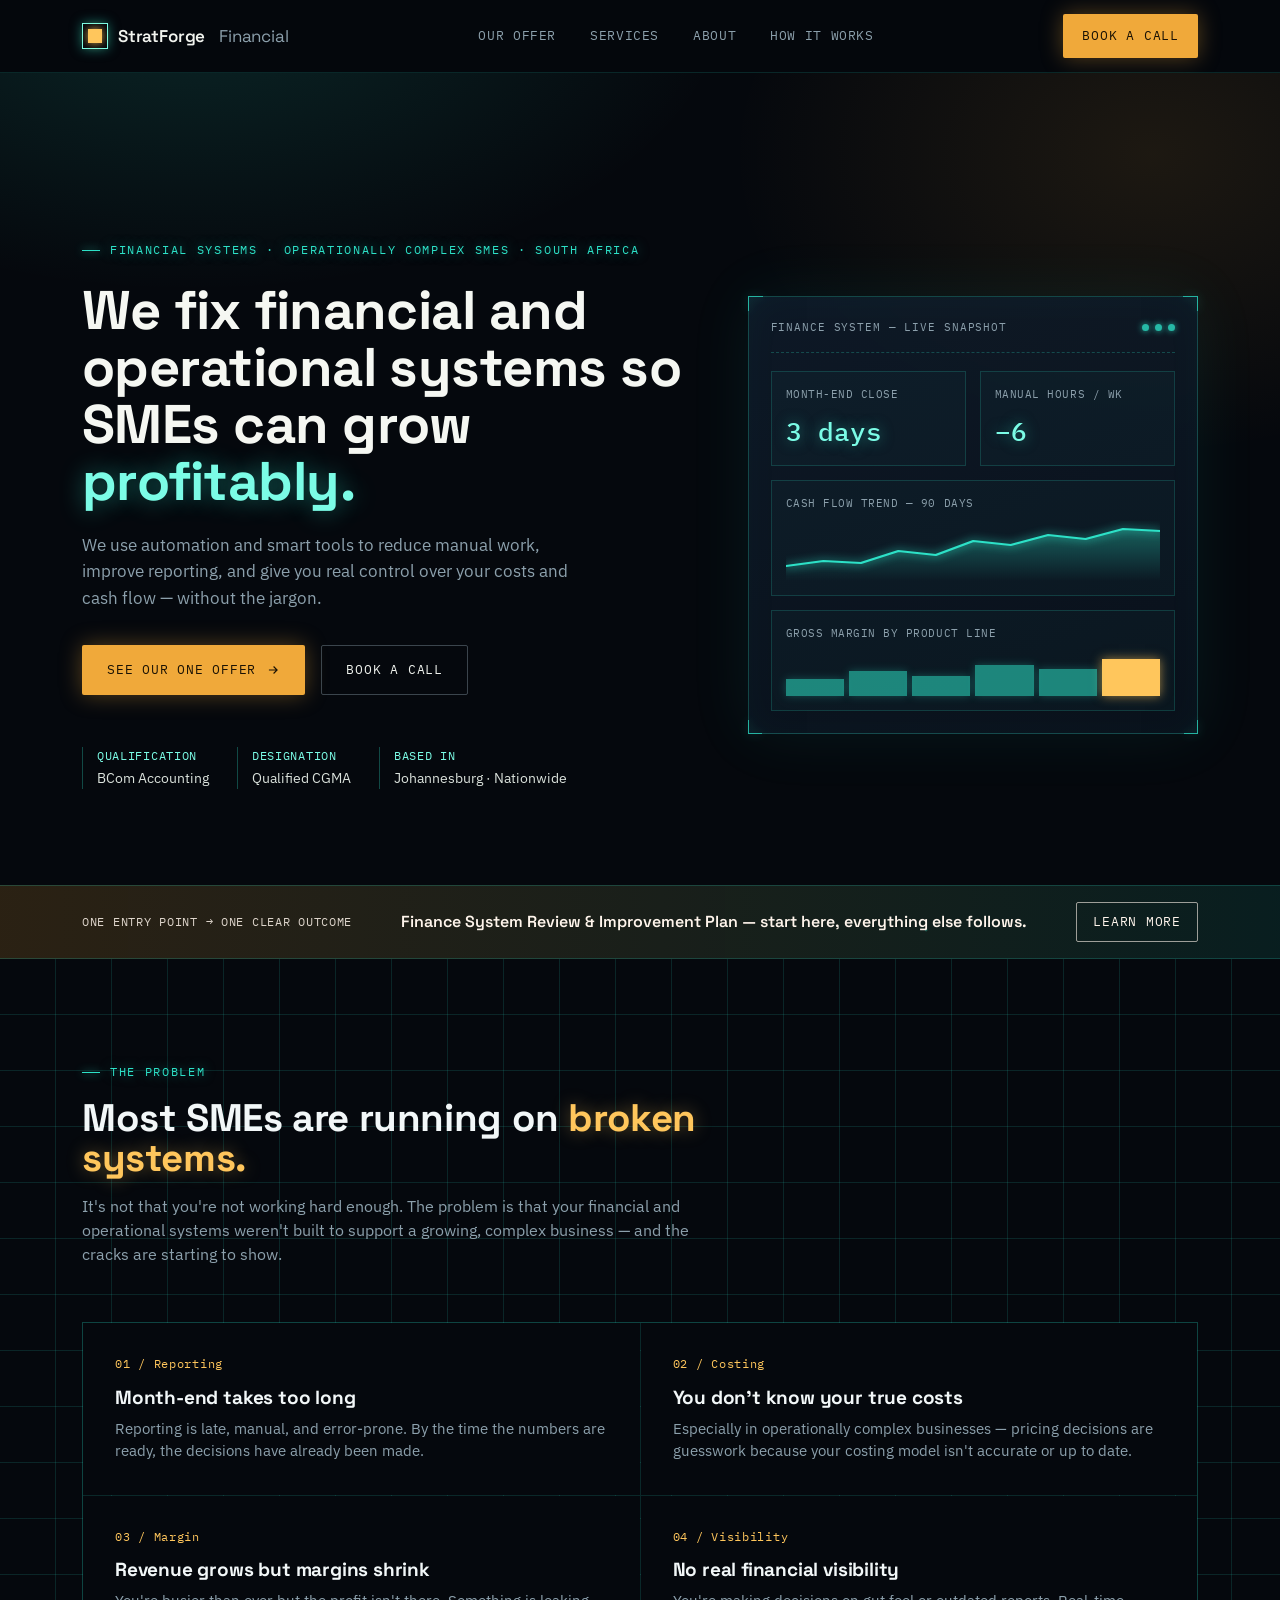
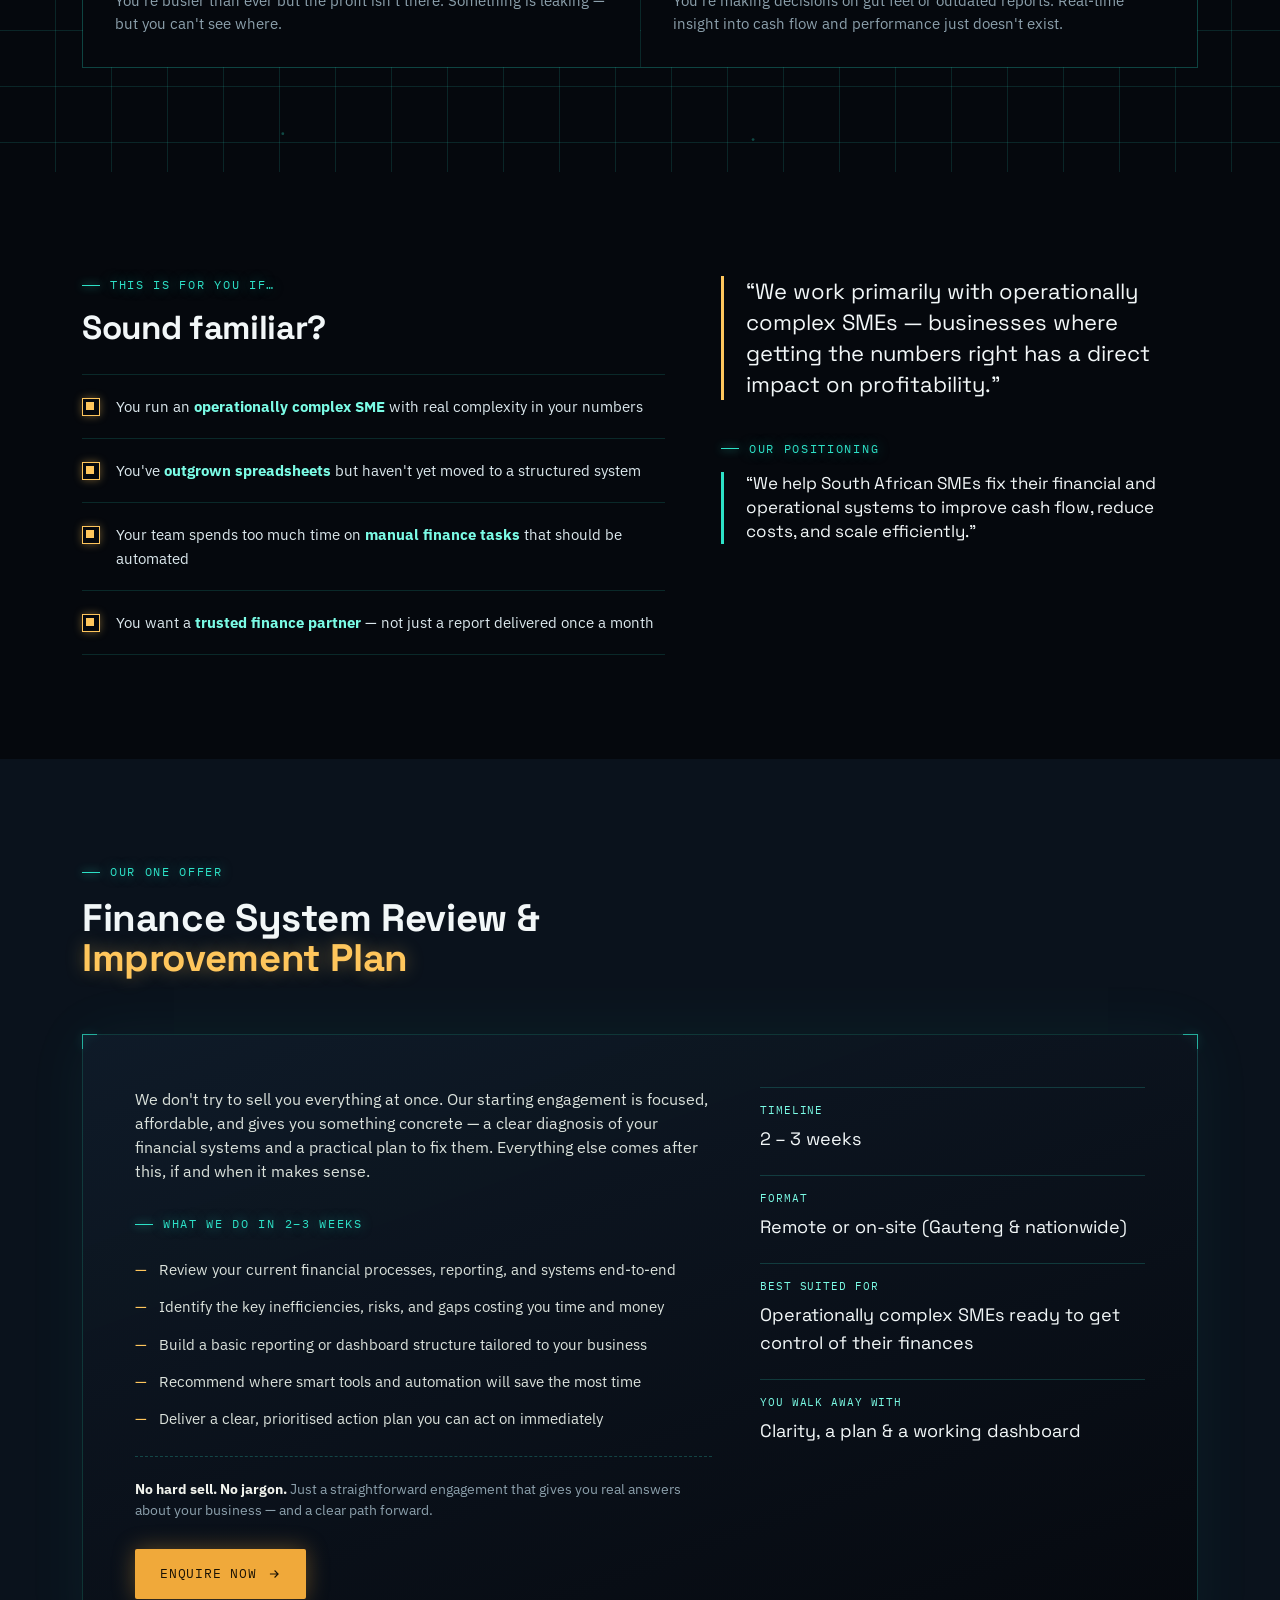
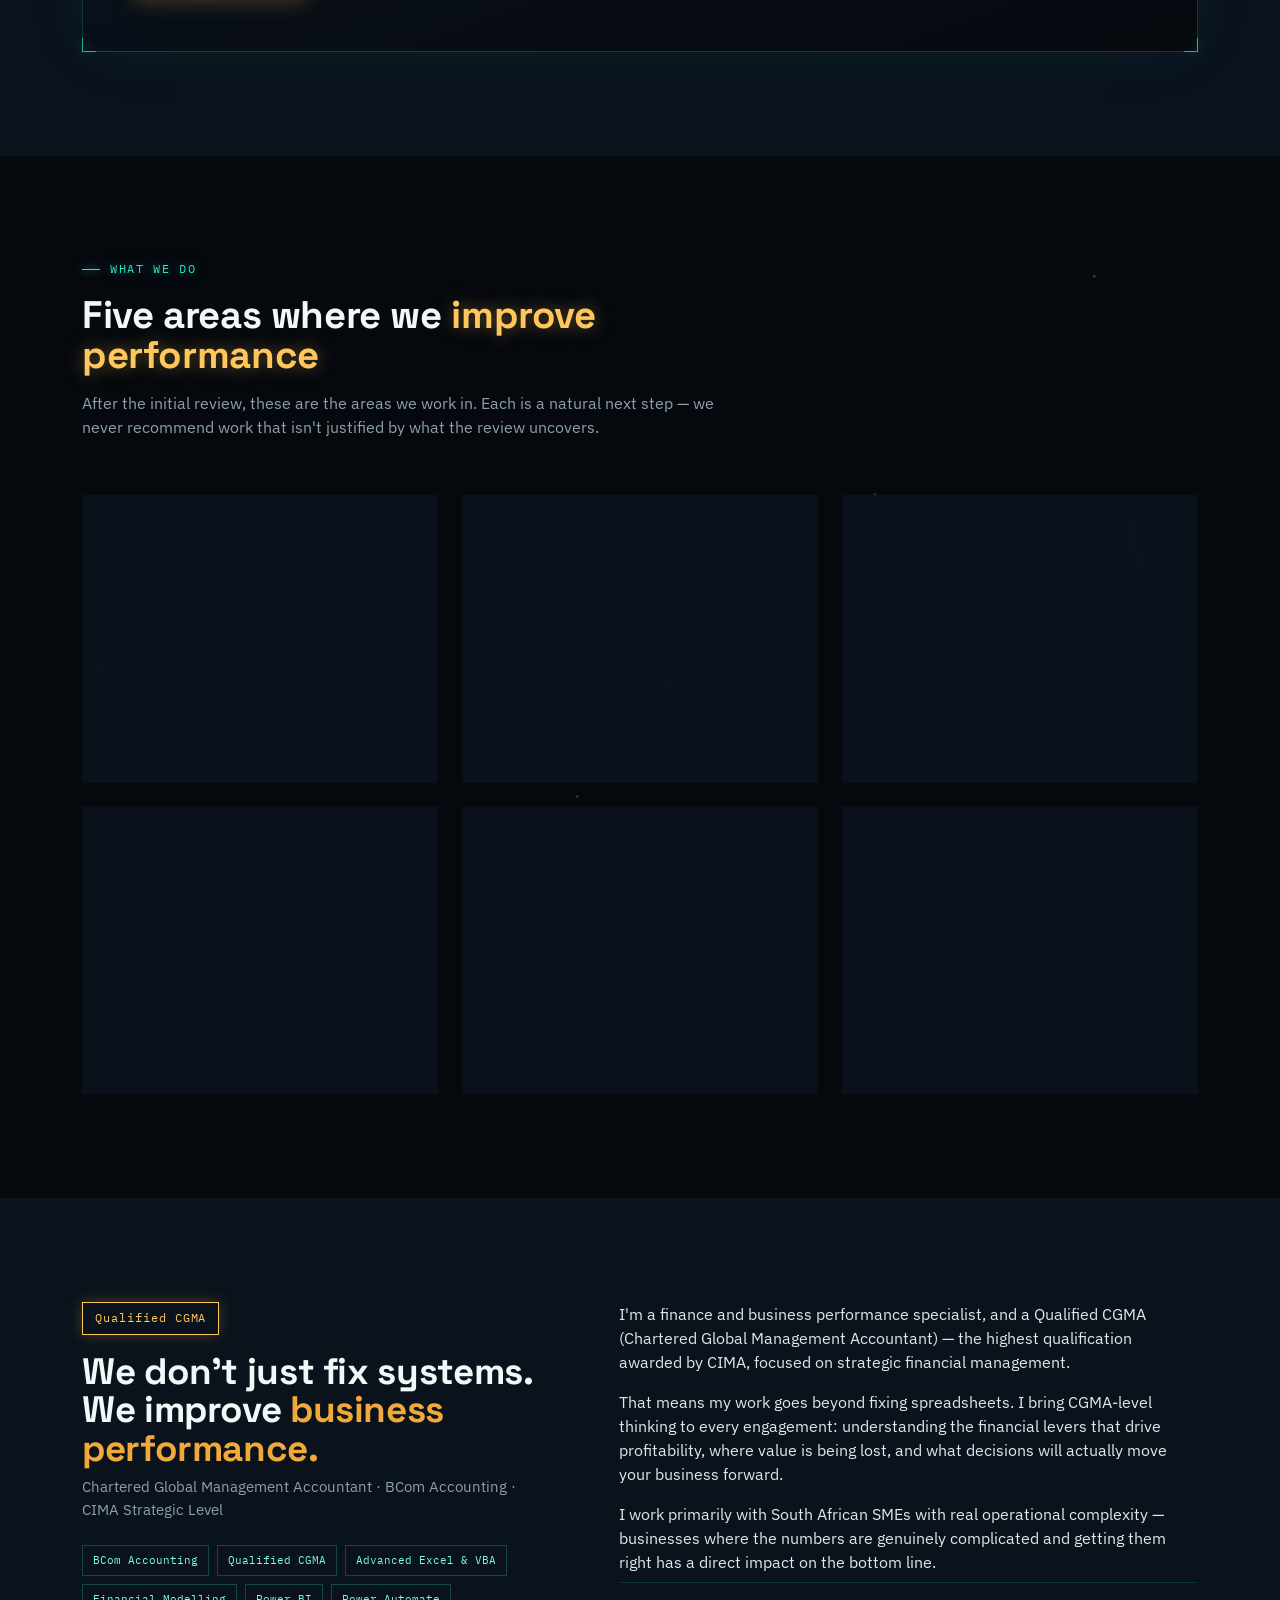
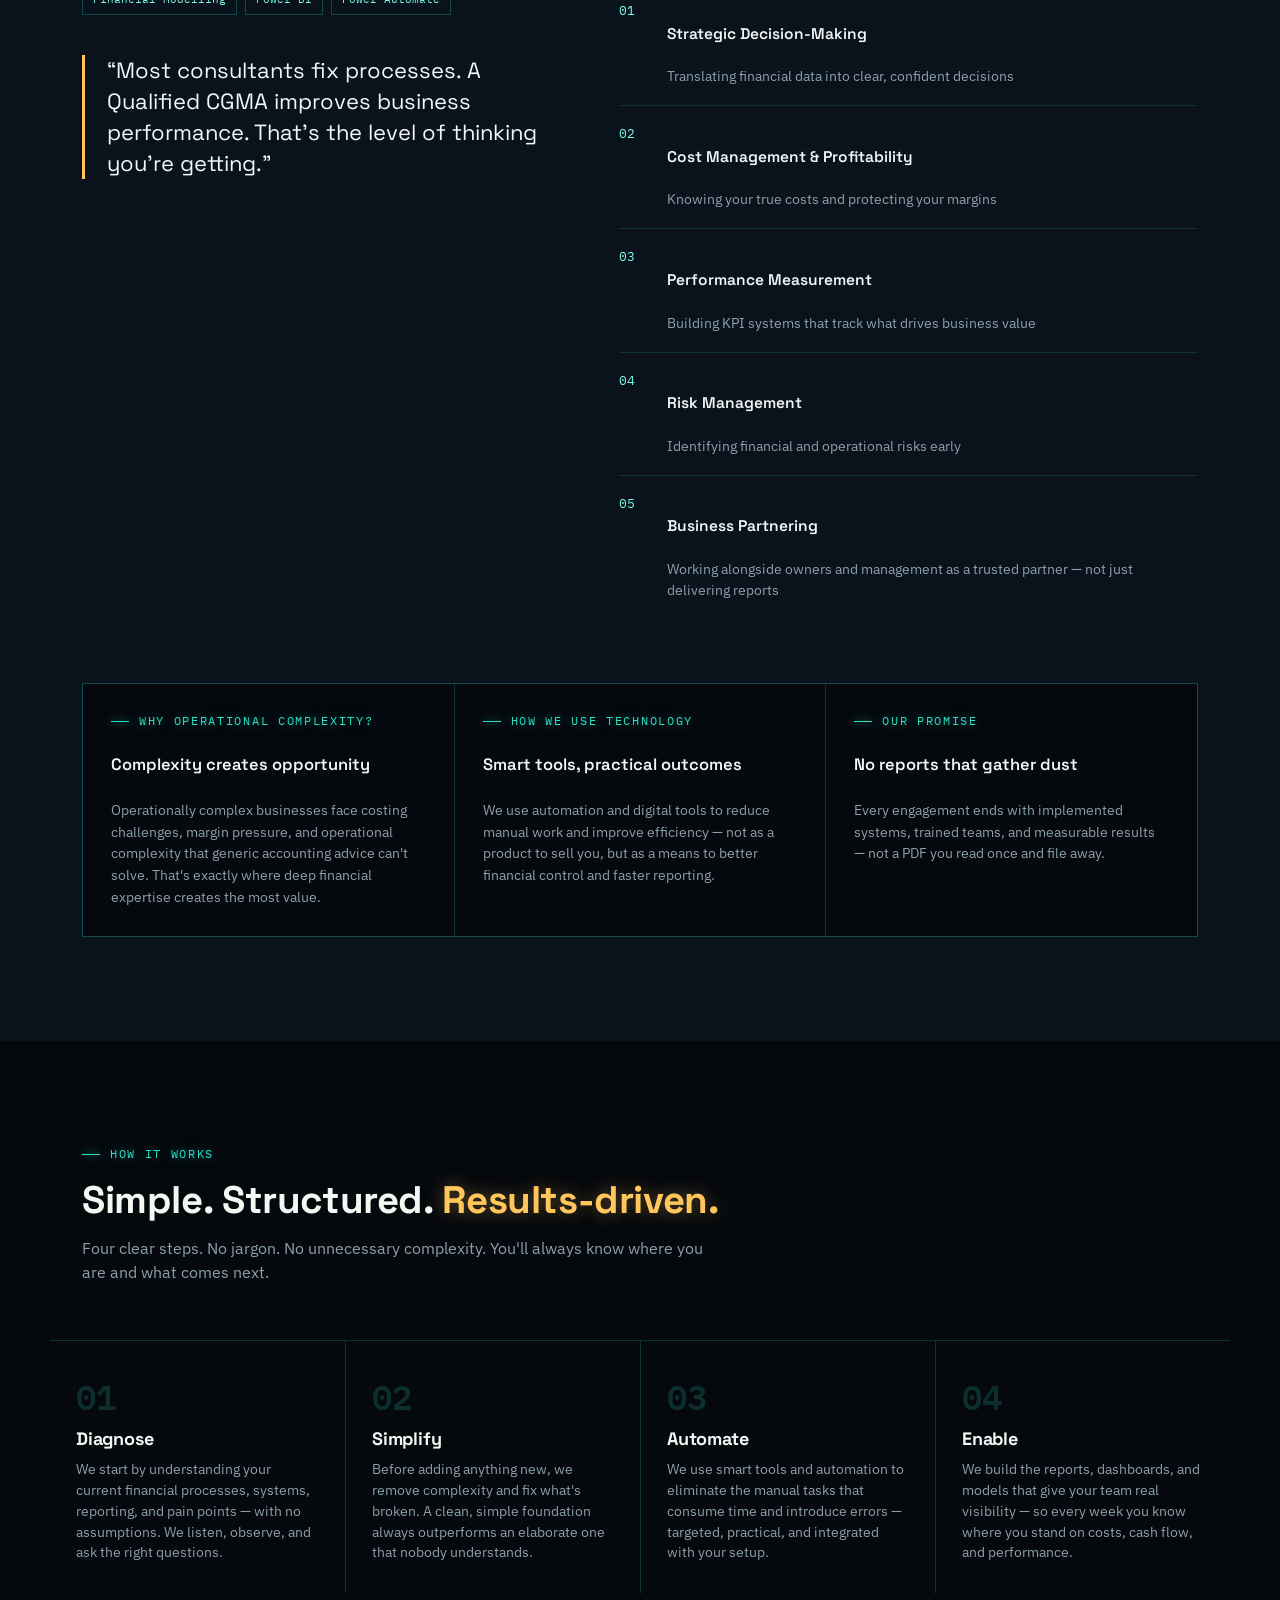
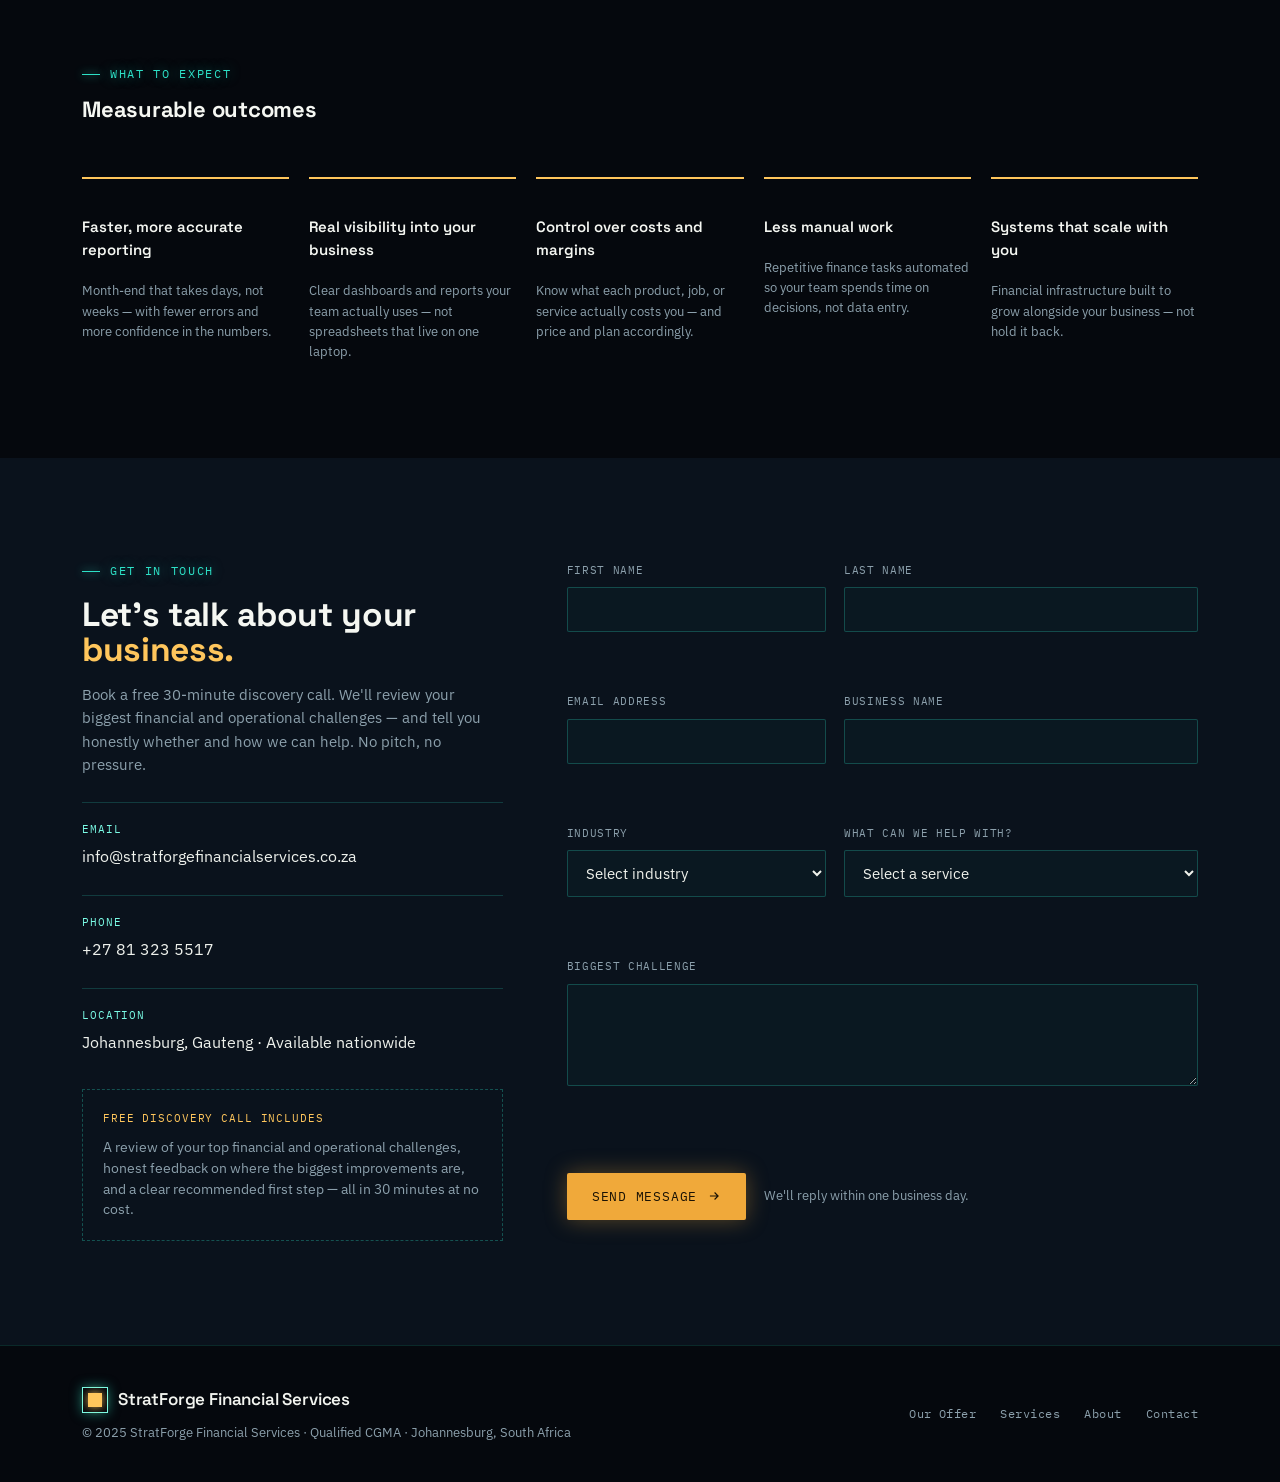
==== commit cf1b4f07: "Add files via upload" ====
--- a/index.html
+++ b/index.html
@@ -5,6 +5,7 @@
 <meta name="viewport" content="width=device-width, initial-scale=1.0">
 <title>StratForge Financial Services | Financial Systems for South African SMEs</title>
 <meta name="description" content="We fix financial and operational systems so operationally complex South African SMEs can grow profitably. Led by a Qualified CGMA — reviews, dashboards, costing models and automation.">
+<meta name="google-site-verification" content="WLBxZTmusamzrm8ahk3ldS_u4rSxZ0lKbQ10_u1_jFQ" />
 <link rel="preconnect" href="https://fonts.googleapis.com">
 <link rel="preconnect" href="https://fonts.gstatic.com" crossorigin>
 <link href="https://fonts.googleapis.com/css2?family=Space+Grotesk:wght@500;600;700&family=IBM+Plex+Sans:wght@400;500;600&family=IBM+Plex+Mono:wght@400;500;600&display=swap" rel="stylesheet">
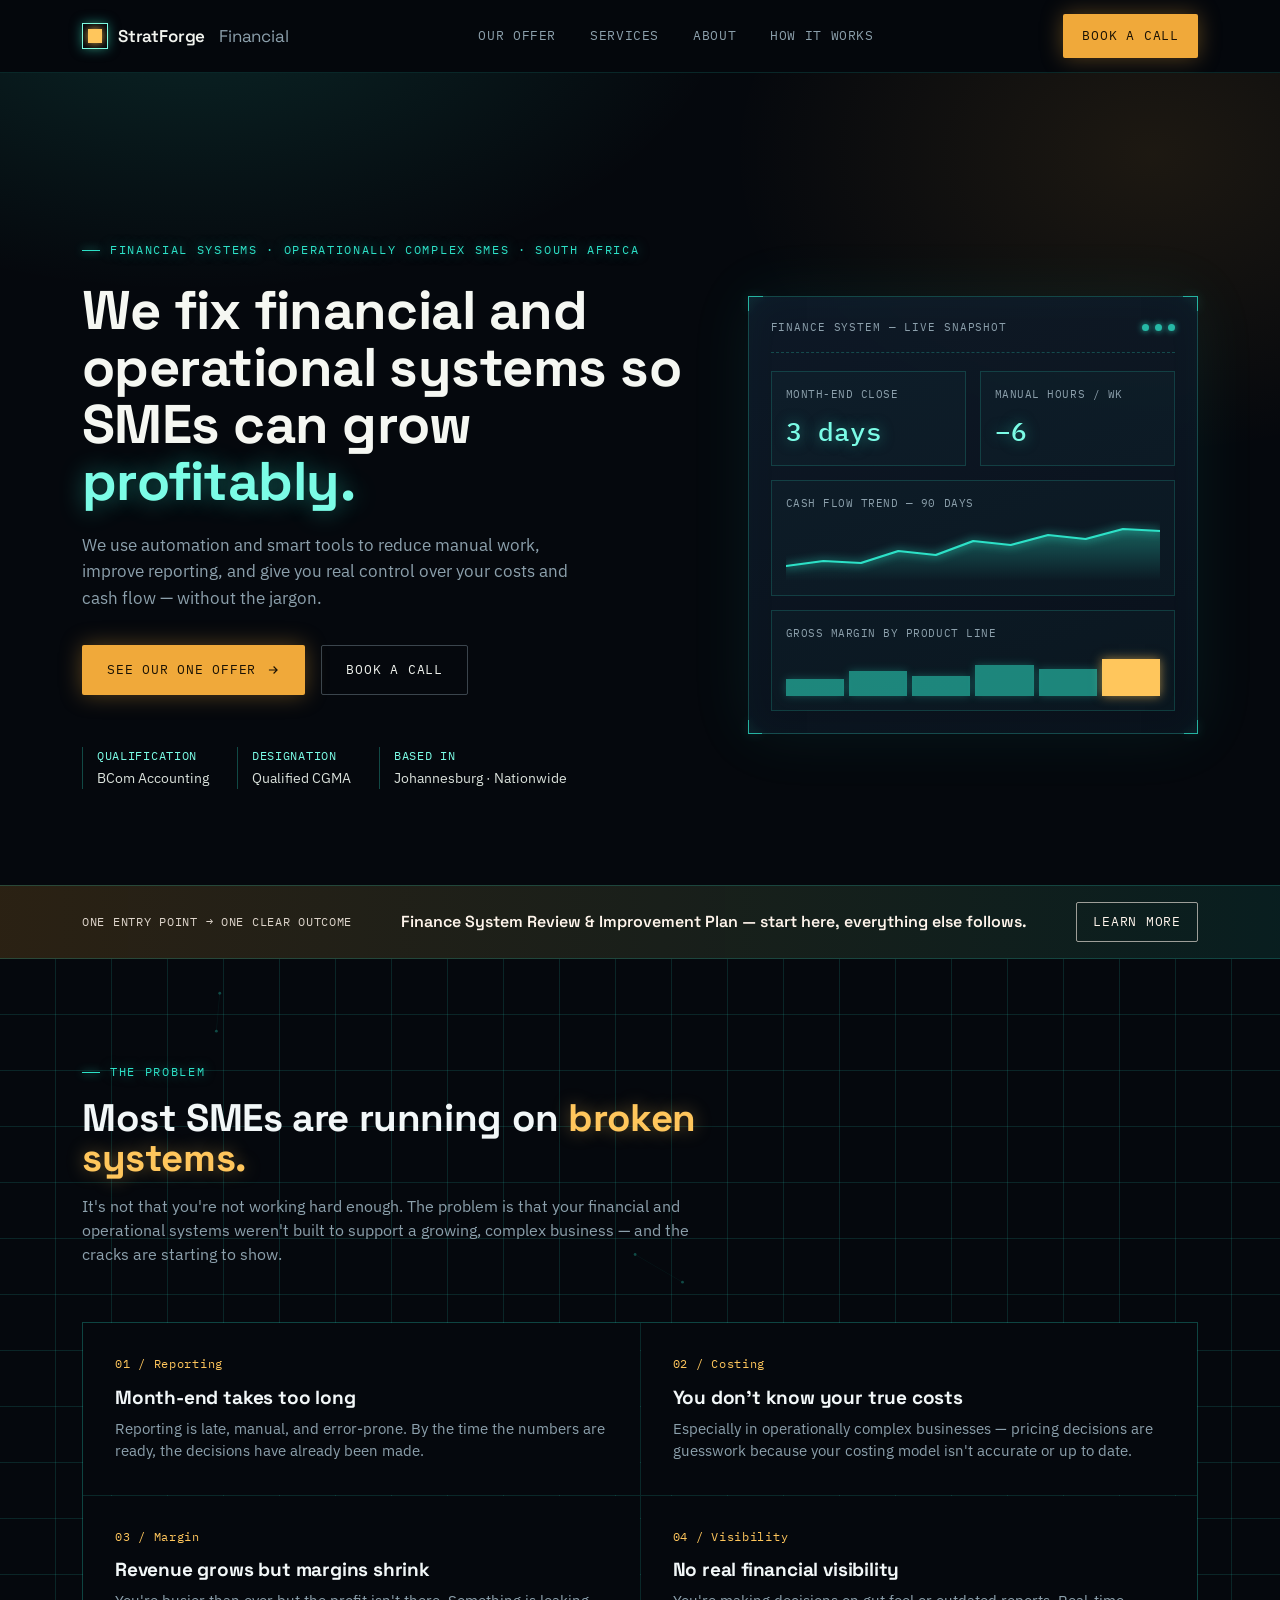
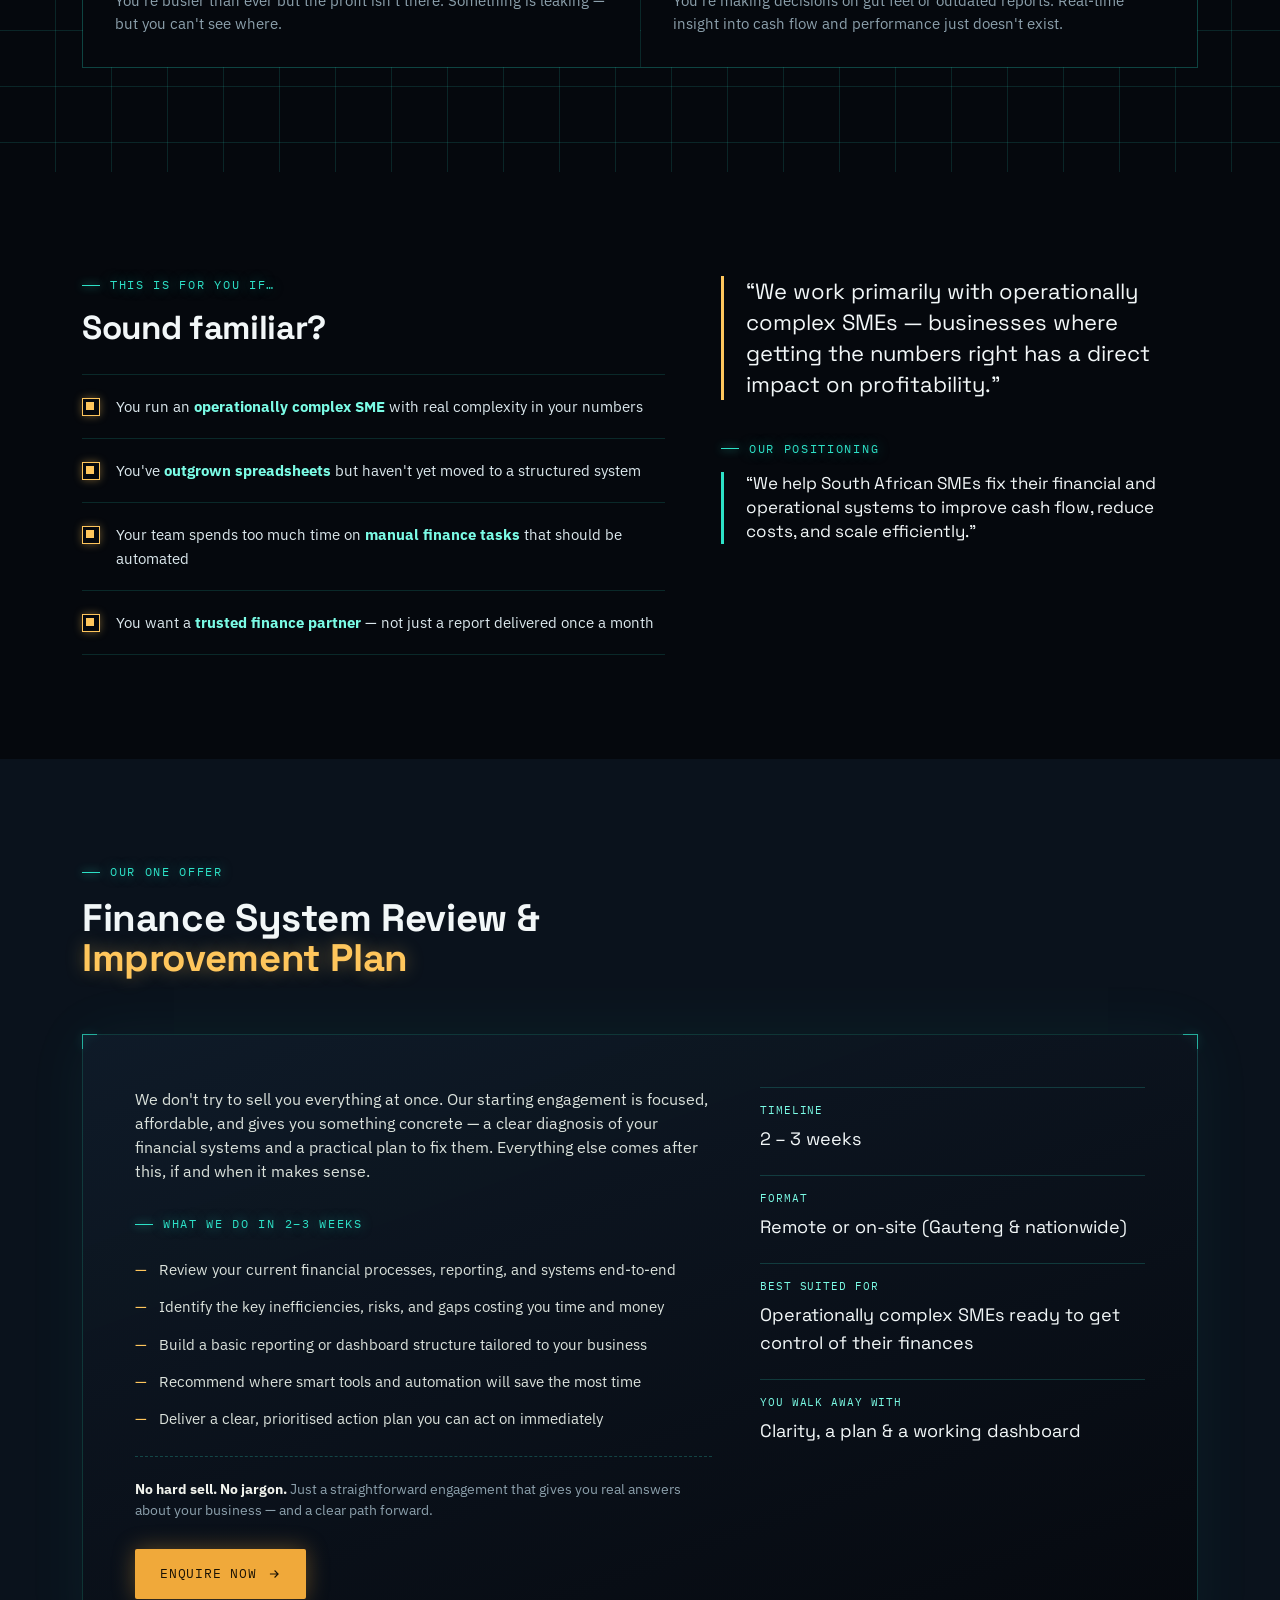
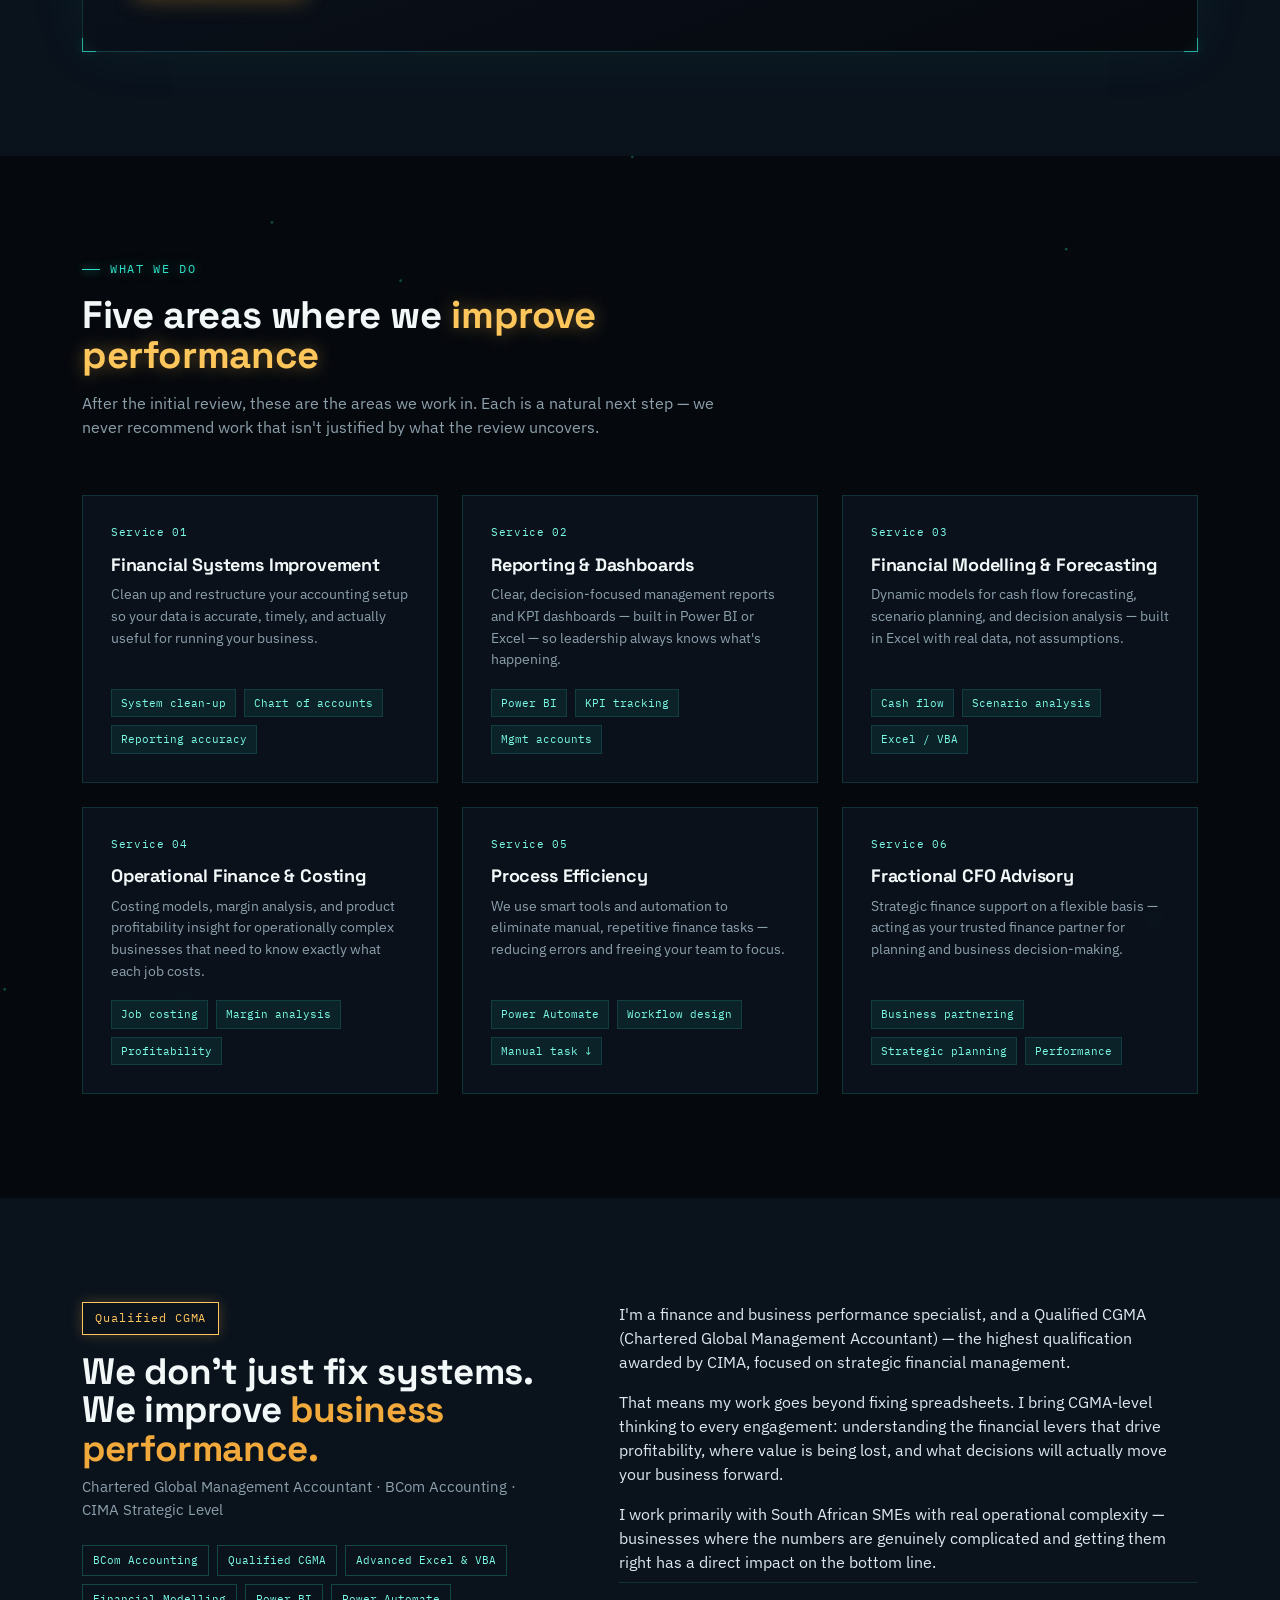
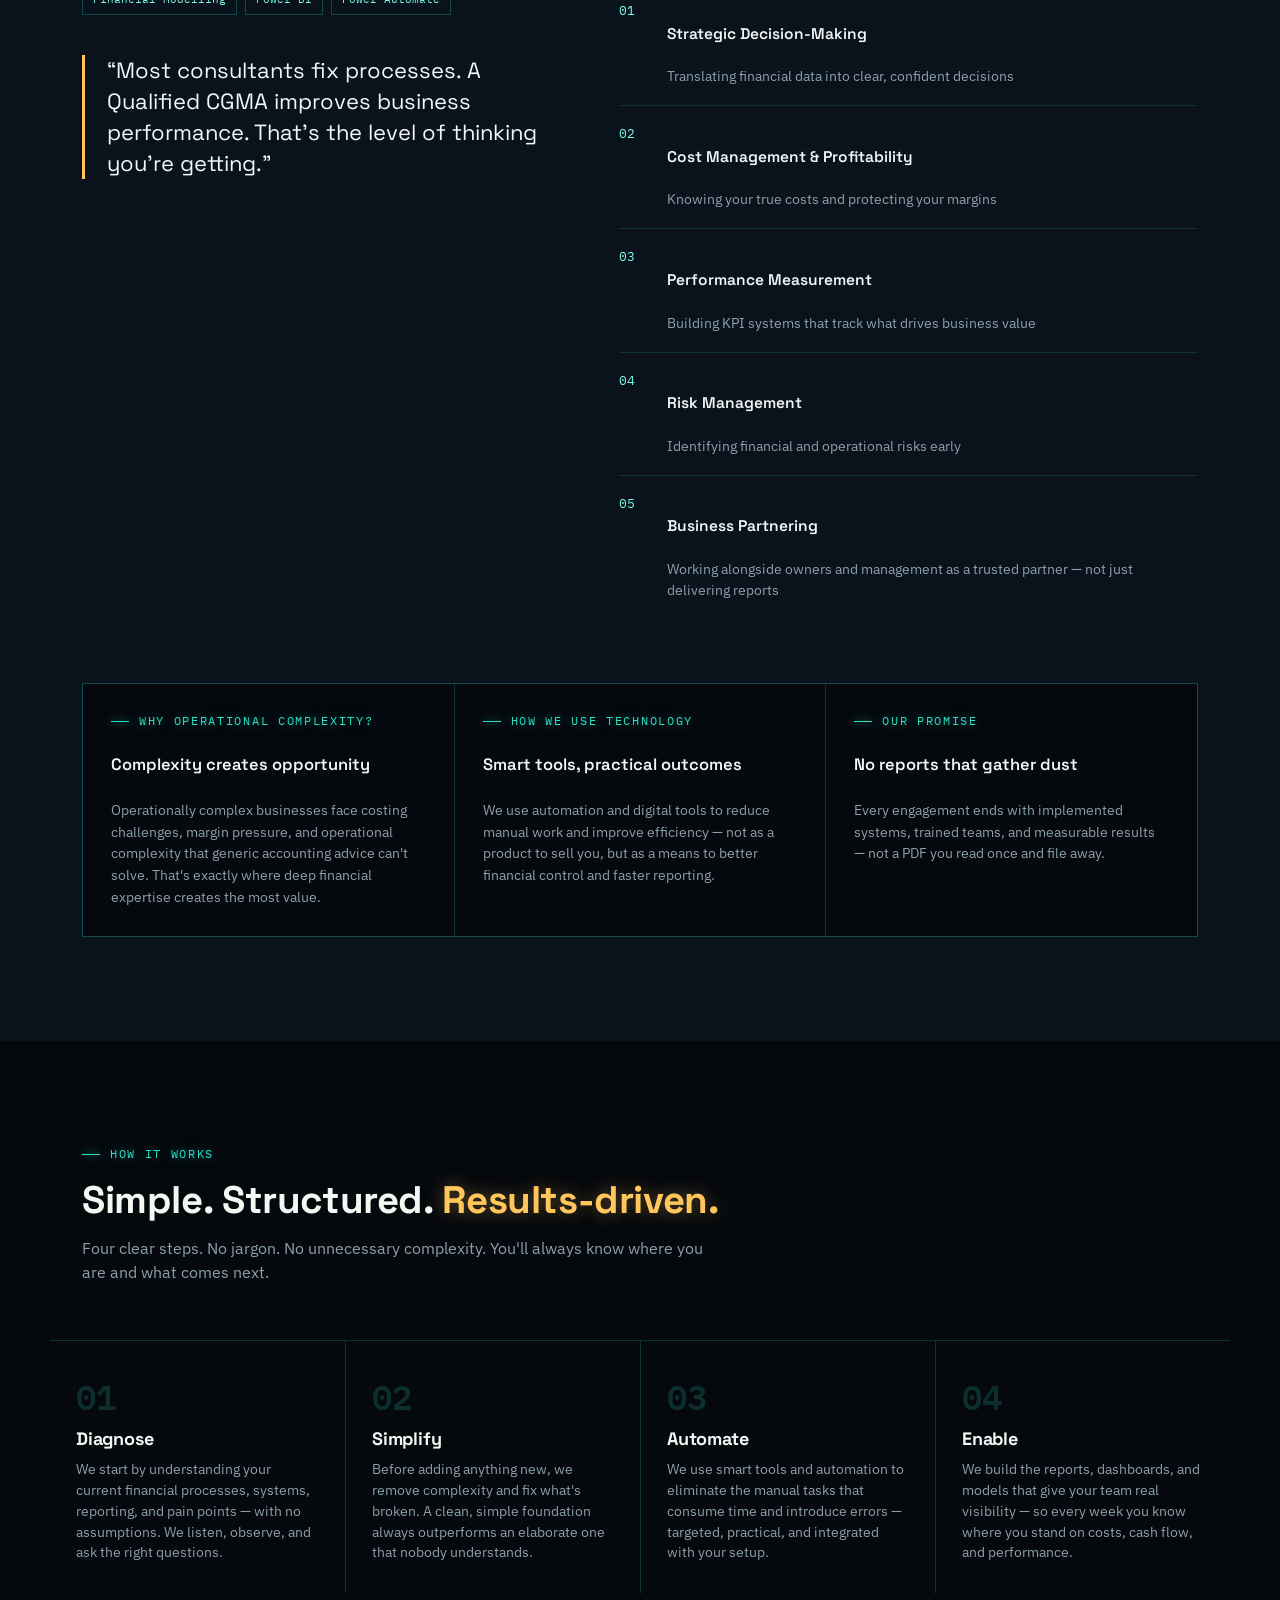
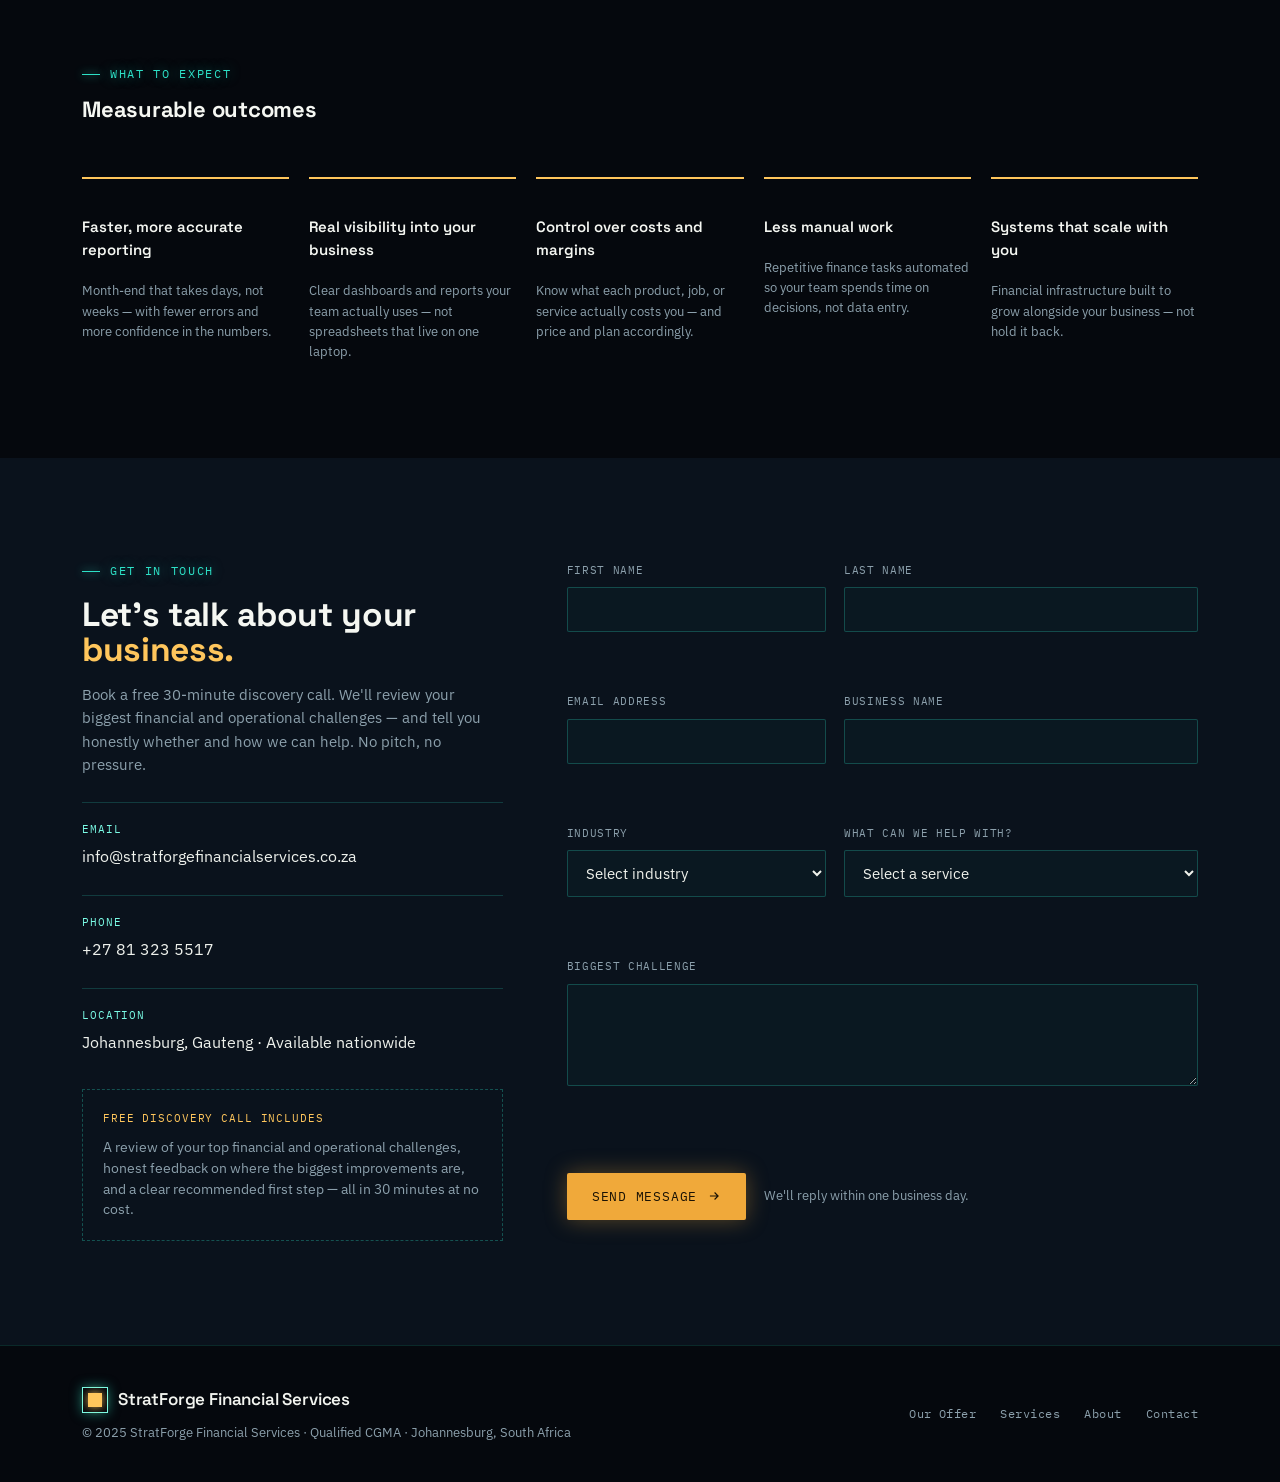
==== commit 9c2270c7: "Connect website contact form to FormSubmit" ====
--- a/index.html
+++ b/index.html
@@ -832,7 +832,10 @@
     </div>
 
     <!-- FORM SETUP: This form posts to Formspree, which forwards every submission to info@stratforgefinancialservices.co.za. -->
-    <form class="reveal" id="contactForm" style="transition-delay:.1s;" action="https://formspree.io/f/xljrnzde" method="POST">
+    <form class="reveal" id="contactForm" style="transition-delay:.1s;" action="https://formsubmit.co/info@stratforgefinancialservices.co.za" method="POST">
+      <input type="hidden" name="_subject" value="New StratForge website enquiry">
+      <input type="hidden" name="_template" value="table">
+      <input type="hidden" name="_next" value="https://stratforgefinancialservices.co.za/thank-you.html">
       <div class="field">
         <label for="fname">First Name</label>
         <input id="fname" name="First Name" type="text" required>
@@ -1005,27 +1008,7 @@
     counterObs.observe(el);
   });
 
-  // Contact form — submits to Formspree, which forwards to info@stratforgefinancialservices.co.za
-  const contactForm = document.getElementById('contactForm');
-  const formNote = document.getElementById('formNote');
-  contactForm.addEventListener('submit', function(e){
-    e.preventDefault();
-    formNote.textContent = "Sending…";
-    fetch(contactForm.action, {
-      method: 'POST',
-      body: new FormData(contactForm),
-      headers: { 'Accept': 'application/json' }
-    }).then(response => {
-      if (response.ok) {
-        formNote.textContent = "Thanks — we've received your enquiry and will reply within one business day.";
-        contactForm.reset();
-      } else {
-        formNote.textContent = "Something went wrong. Please email info@stratforgefinancialservices.co.za directly.";
-      }
-    }).catch(() => {
-      formNote.textContent = "Something went wrong. Please email info@stratforgefinancialservices.co.za directly.";
-    });
-  });
+  // Contact form uses FormSubmit. The visitor is redirected to the thank-you page after submission.
 </script>
 </body>
 </html>
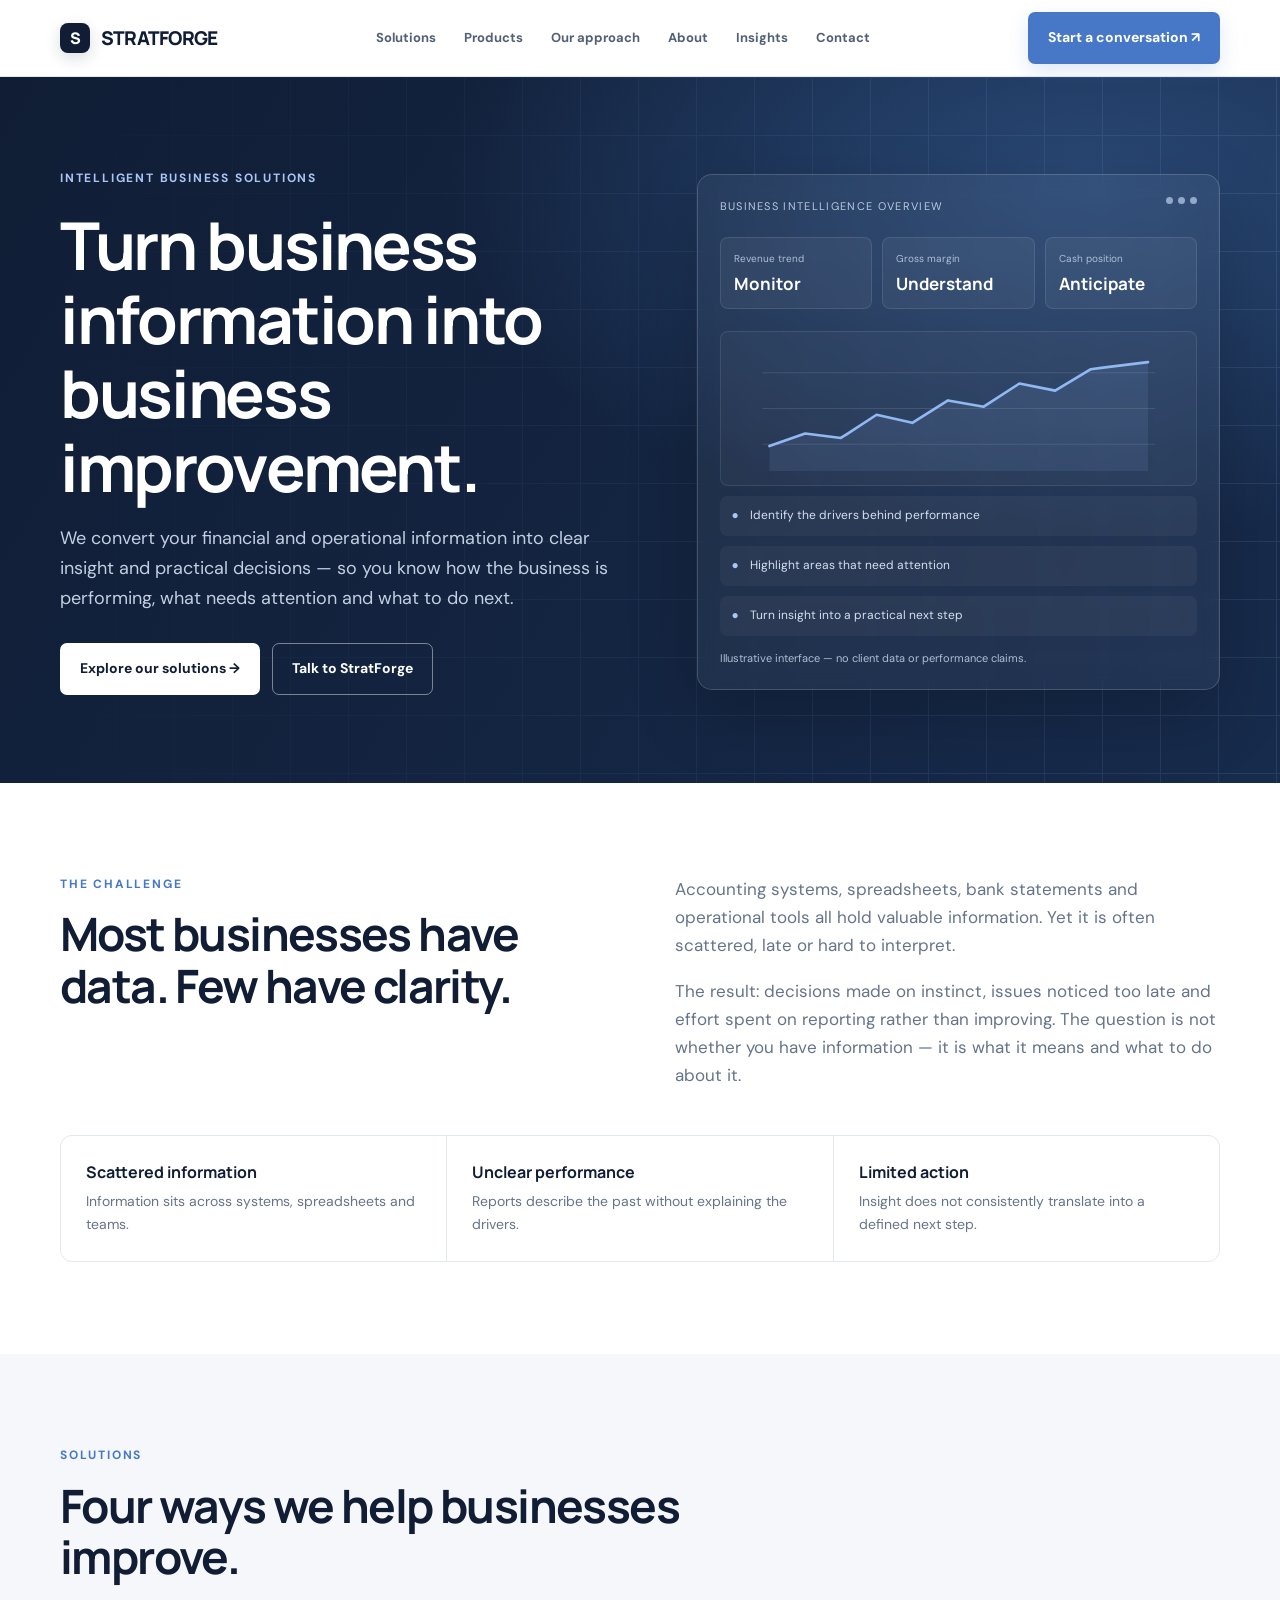
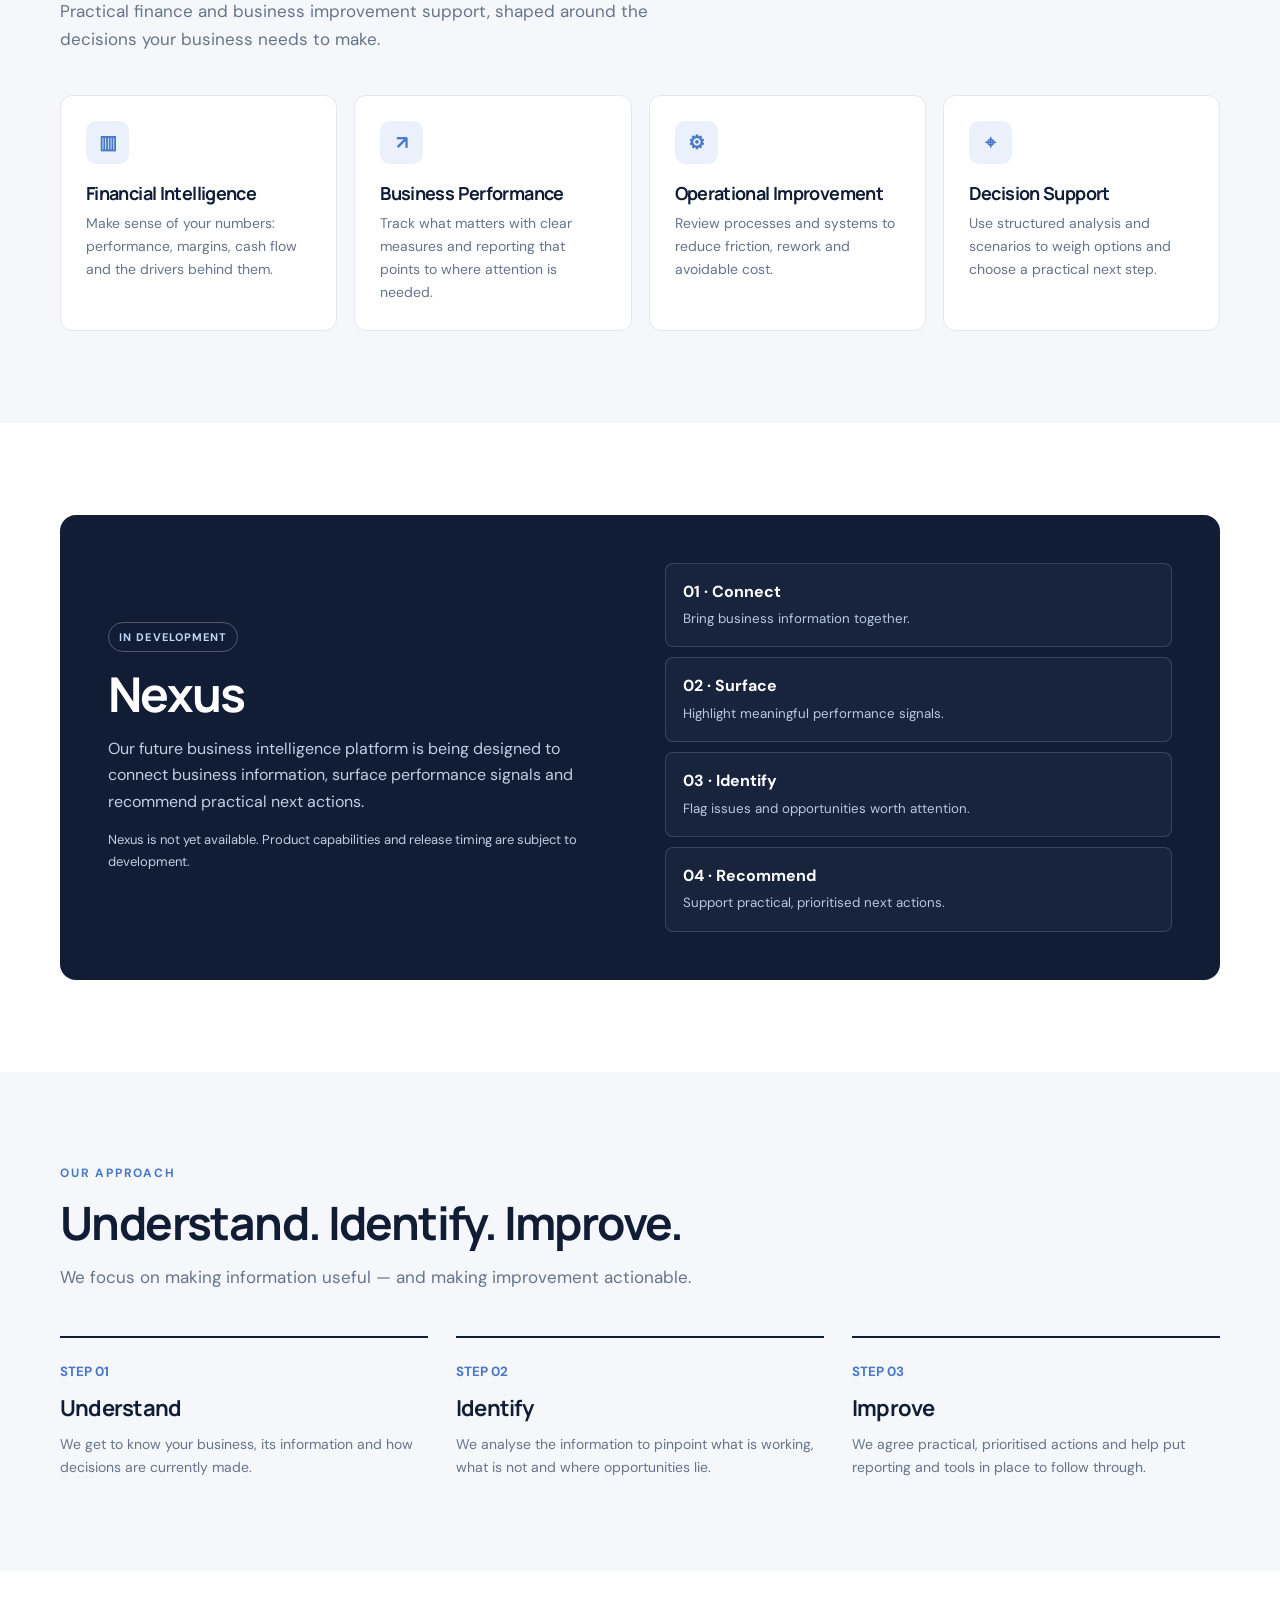
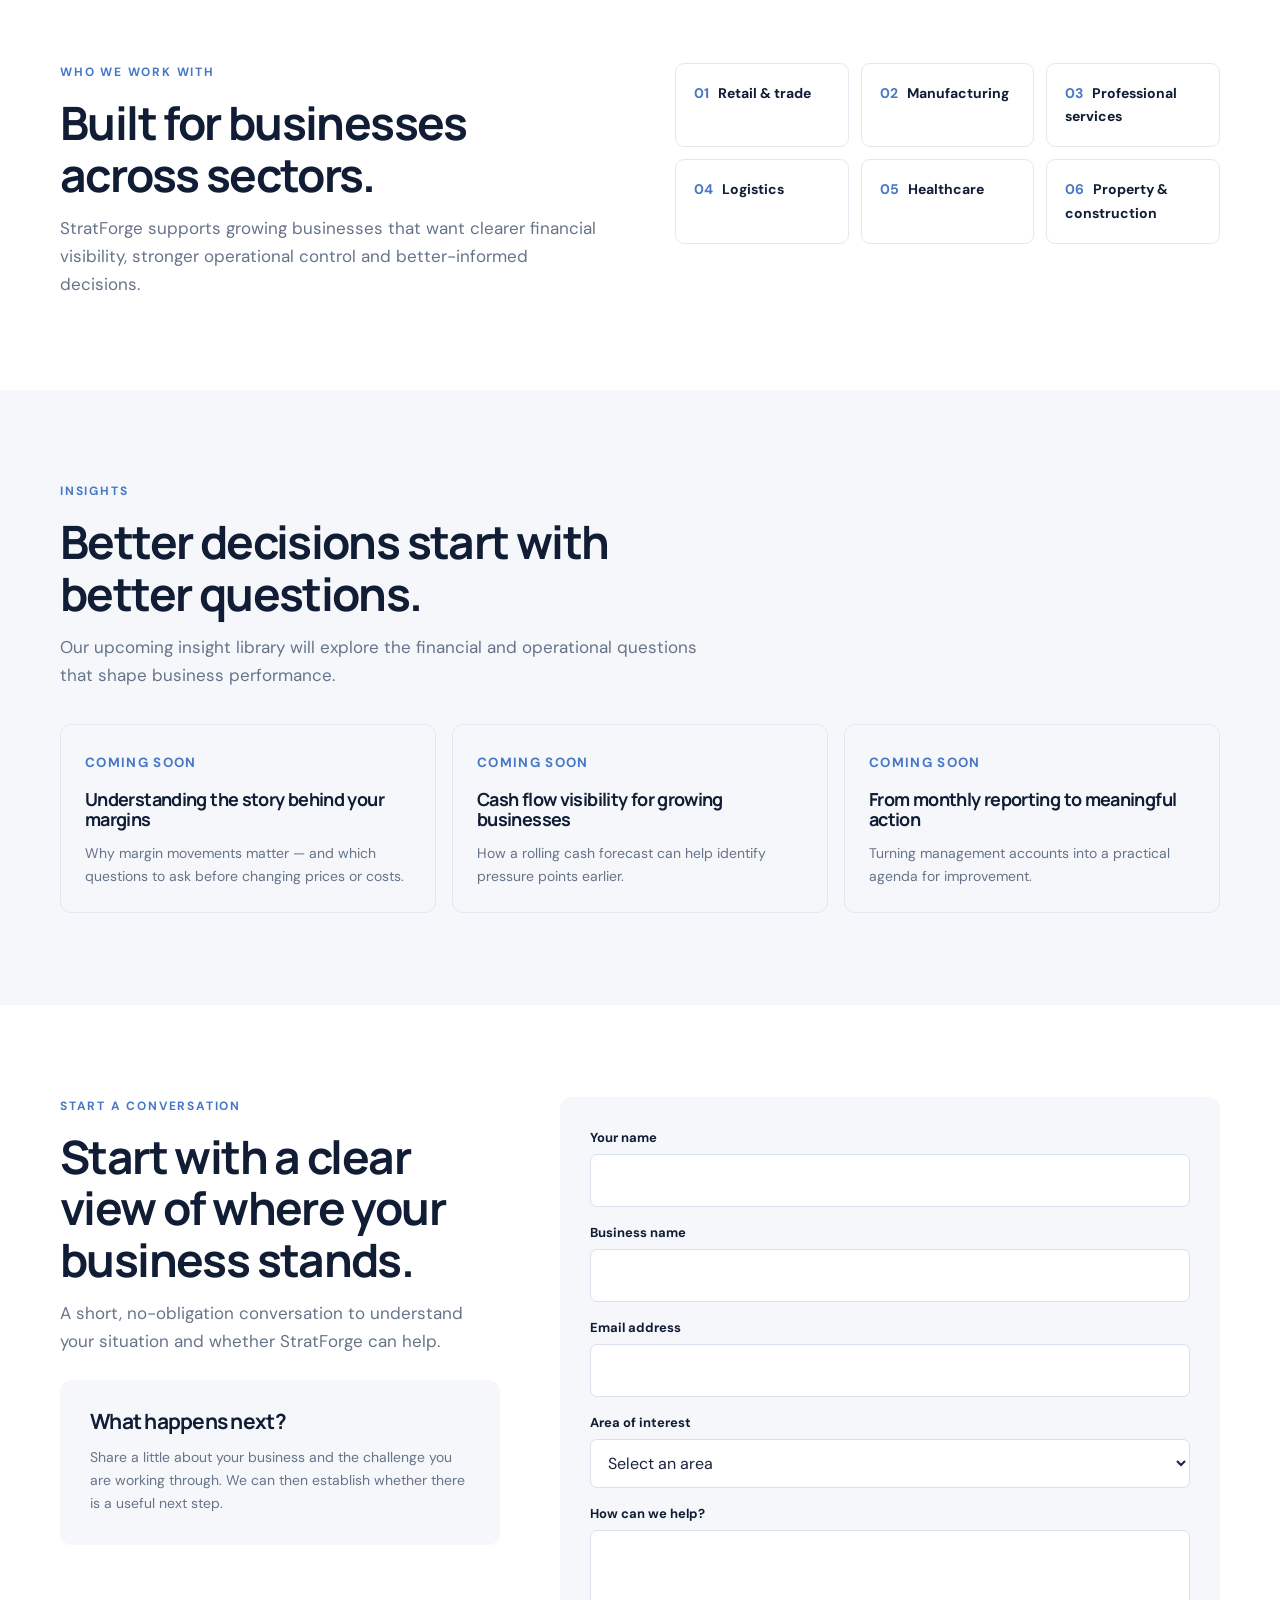
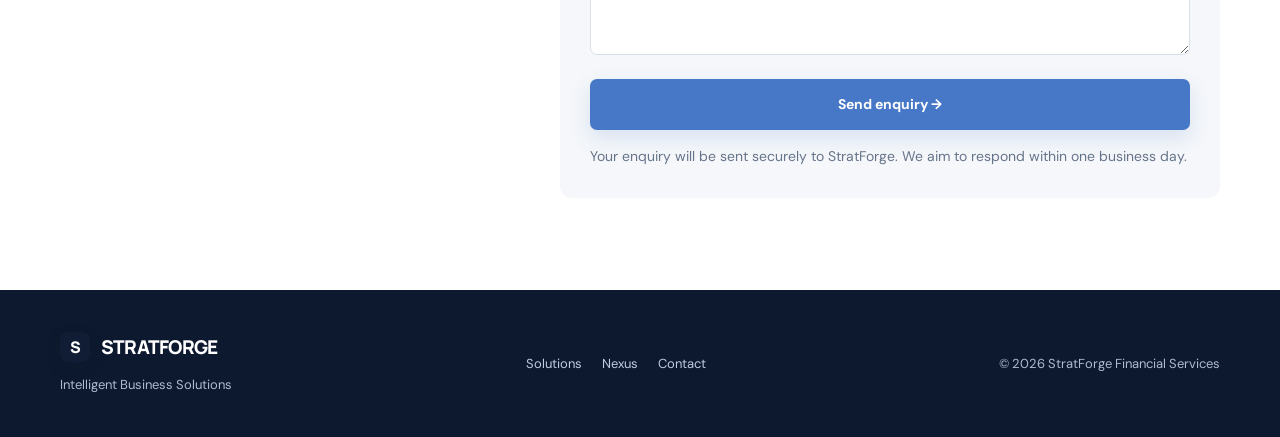
==== commit 9cecb72b: "Publish approved StratForge website redesign with FormSubmit contact form" ====
--- a/index.html
+++ b/index.html
@@ -1,1014 +1,97 @@
-<!DOCTYPE html>
-<html lang="en">
+<!doctype html>
+<html lang="en-ZA">
 <head>
-<meta charset="UTF-8">
-<meta name="viewport" content="width=device-width, initial-scale=1.0">
-<title>StratForge Financial Services | Financial Systems for South African SMEs</title>
-<meta name="description" content="We fix financial and operational systems so operationally complex South African SMEs can grow profitably. Led by a Qualified CGMA — reviews, dashboards, costing models and automation.">
-<meta name="google-site-verification" content="WLBxZTmusamzrm8ahk3ldS_u4rSxZ0lKbQ10_u1_jFQ" />
-<link rel="preconnect" href="https://fonts.googleapis.com">
-<link rel="preconnect" href="https://fonts.gstatic.com" crossorigin>
-<link href="https://fonts.googleapis.com/css2?family=Space+Grotesk:wght@500;600;700&family=IBM+Plex+Sans:wght@400;500;600&family=IBM+Plex+Mono:wght@400;500;600&display=swap" rel="stylesheet">
-<style>
-  :root{
-    --ink:#05080D;
-    --ink-soft:#0A121C;
-    --ink-soft2:#0F1B29;
-    --paper:#0B1420;
-    --paper-dim:#0E1A28;
-    --line:rgba(45,225,199,0.14);
-    --line-strong:rgba(45,225,199,0.4);
-    --line-dark:rgba(147,167,179,0.18);
-    --text:#DCE8ED;
-    --muted:#8CA0AC;
-    --muted-on-dark:#8CA0AC;
-    --blueprint:#2DE1C7;
-    --blueprint-bright:#7BFCE6;
-    --forge:#F0A93A;
-    --forge-bright:#FFC65C;
-    --radius:2px;
-    --maxw:1180px;
-  }
-  *{box-sizing:border-box;}
-  html{scroll-behavior:smooth;}
-  body{
-    margin:0;
-    background:var(--ink);
-    color:var(--text);
-    font-family:'IBM Plex Sans', sans-serif;
-    font-size:16px;
-    line-height:1.55;
-    -webkit-font-smoothing:antialiased;
-    position:relative;
-  }
-  h1,h2,h3,.display{
-    font-family:'Space Grotesk', sans-serif;
-    letter-spacing:-0.01em;
-    line-height:1.05;
-    margin:0;
-    color:#F2F7F8;
-  }
-  .mono{ font-family:'IBM Plex Mono', monospace; }
-  p{margin:0;}
-  a{color:inherit;text-decoration:none;}
-  img,svg{display:block;max-width:100%;}
-  ul{margin:0;padding:0;list-style:none;}
-  button{font-family:inherit;cursor:pointer;}
-
-  @media (prefers-reduced-motion: reduce){
-    html{scroll-behavior:auto;}
-    *{animation-duration:0.001ms !important; transition-duration:0.001ms !important;}
-  }
-
-  /* ---------- animated network background ---------- */
-  #netbg{
-    position:fixed; inset:0; z-index:0; pointer-events:none;
-    opacity:0.55;
-  }
-  body > *:not(#netbg){ position:relative; z-index:1; }
-
-  /* ---------- layout helpers ---------- */
-  .wrap{max-width:var(--maxw); margin:0 auto; padding:0 32px;}
-  @media (max-width:640px){ .wrap{padding:0 20px;} }
-
-  .eyebrow{
-    font-family:'IBM Plex Mono', monospace;
-    font-size:12px;
-    letter-spacing:0.14em;
-    text-transform:uppercase;
-    color:var(--blueprint);
-    display:flex;
-    align-items:center;
-    gap:10px;
-    text-shadow:0 0 12px rgba(45,225,199,0.5);
-  }
-  .eyebrow::before{
-    content:"";
-    width:18px;height:1px;background:var(--blueprint);
-    display:inline-block;
-    box-shadow:0 0 8px var(--blueprint);
-  }
-
-  /* blueprint / circuit grid backdrop */
-  .grid-bg{
-    position:relative;
-    background-image:
-      linear-gradient(var(--line) 1px, transparent 1px),
-      linear-gradient(90deg, var(--line) 1px, transparent 1px);
-    background-size:56px 56px;
-    background-position:-1px -1px;
-  }
-
-  /* corner registration ticks — recurring motif */
-  .frame{position:relative;}
-  .frame::before,.frame::after,
-  .frame .tick-br,.frame .tick-bl{
-    content:"";
-    position:absolute;
-    width:14px;height:14px;
-    border:1.5px solid var(--blueprint);
-    opacity:0.7;
-    filter:drop-shadow(0 0 4px rgba(45,225,199,0.6));
-  }
-  .frame::before{ top:-1px; left:-1px; border-right:none; border-bottom:none; }
-  .frame::after{ top:-1px; right:-1px; border-left:none; border-bottom:none; }
-  .frame .tick-bl{ bottom:-1px; left:-1px; border-right:none; border-top:none; }
-  .frame .tick-br{ bottom:-1px; right:-1px; border-left:none; border-top:none; }
-
-  .btn{
-    display:inline-flex;
-    align-items:center;
-    gap:10px;
-    padding:14px 24px;
-    font-family:'IBM Plex Mono', monospace;
-    font-size:13px;
-    letter-spacing:0.06em;
-    text-transform:uppercase;
-    border:1px solid transparent;
-    border-radius:var(--radius);
-    transition:transform .15s ease, background .15s ease, border-color .15s ease, color .15s ease, box-shadow .15s ease;
-  }
-  .btn:hover{ transform:translateY(-1px); }
-  .btn-forge{
-    background:var(--forge);
-    color:#1a1204;
-    box-shadow:0 0 22px rgba(240,169,58,0.35);
-  }
-  .btn-forge:hover{ background:var(--forge-bright); box-shadow:0 0 30px rgba(255,198,92,0.55); }
-  .btn-outline{
-    border-color:rgba(140,160,172,0.4);
-    color:#eef1ec;
-  }
-  .btn-outline:hover{ border-color:var(--blueprint); color:var(--blueprint-bright); box-shadow:0 0 18px rgba(45,225,199,0.3); }
-  .btn svg{width:14px;height:14px;}
-
-  .reveal{ opacity:0; transform:translateY(18px); transition:opacity .6s ease, transform .6s ease; }
-  .reveal.in{ opacity:1; transform:translateY(0); }
-
-  /* ---------- header ---------- */
-  header{
-    position:fixed; top:0; left:0; right:0; z-index:100;
-    background:rgba(5,8,13,0.85);
-    backdrop-filter:blur(10px);
-    border-bottom:1px solid rgba(45,225,199,0.15);
-  }
-  .nav{
-    display:flex; align-items:center; justify-content:space-between;
-    height:72px;
-  }
-  .logo{
-    display:flex; align-items:center; gap:10px;
-    font-family:'Space Grotesk', sans-serif;
-    font-weight:600; font-size:17px;
-    color:#f2f4ef;
-    letter-spacing:-0.01em;
-  }
-  .logo .mark{
-    width:26px;height:26px;
-    border:1.5px solid var(--blueprint-bright);
-    display:flex;align-items:center;justify-content:center;
-    position:relative;
-    box-shadow:0 0 12px rgba(45,225,199,0.5);
-  }
-  .logo .mark::before{
-    content:"";
-    position:absolute; inset:5px;
-    background:var(--forge-bright);
-    box-shadow:0 0 8px rgba(255,198,92,0.8);
-  }
-  .navlinks{ display:flex; align-items:center; gap:34px; }
-  .navlinks a{
-    font-family:'IBM Plex Mono', monospace;
-    font-size:12.5px;
-    letter-spacing:0.05em;
-    text-transform:uppercase;
-    color:var(--muted-on-dark);
-    transition:color .15s ease;
-  }
-  .navlinks a:hover{ color:var(--blueprint-bright); }
-  .nav-cta{ display:flex; align-items:center; gap:22px; }
-  .nav-toggle{ display:none; background:none; border:none; padding:8px; }
-  .nav-toggle span{ display:block; width:22px; height:2px; background:#eef1ec; margin:5px 0; }
-
-  @media (max-width:860px){
-    .navlinks{ display:none; }
-    .nav-toggle{ display:block; }
-  }
-
-  /* ---------- hero ---------- */
-  .hero{
-    background:
-      radial-gradient(ellipse 900px 500px at 15% -10%, rgba(45,225,199,0.14) 0%, transparent 60%),
-      radial-gradient(ellipse 700px 500px at 90% 10%, rgba(240,169,58,0.10) 0%, transparent 60%),
-      var(--ink);
-    color:#eef1ec;
-    padding:168px 0 96px;
-    position:relative;
-    overflow:hidden;
-  }
-  .hero-inner{
-    display:grid;
-    grid-template-columns:1.15fr 0.85fr;
-    gap:56px;
-    align-items:center;
-  }
-  @media (max-width:960px){ .hero-inner{ grid-template-columns:1fr; } }
-
-  .hero h1{
-    font-size:clamp(2.2rem, 4.4vw, 3.4rem);
-    color:#f5f7f2;
-    margin-top:22px;
-  }
-  .hero h1 em{
-    font-style:normal;
-    color:var(--blueprint-bright);
-    text-shadow:0 0 24px rgba(45,225,199,0.45);
-  }
-  .hero p.lede{
-    margin-top:22px;
-    max-width:52ch;
-    font-size:17px;
-    color:var(--muted-on-dark);
-  }
-  .hero-cta{ display:flex; gap:16px; margin-top:34px; flex-wrap:wrap; }
-
-  .credentials{
-    display:flex; gap:28px; margin-top:52px; flex-wrap:wrap;
-  }
-  .credential{ border-left:1px solid rgba(45,225,199,0.3); padding-left:14px; }
-  .credential .k{ font-family:'IBM Plex Mono', monospace; font-size:11.5px; letter-spacing:.06em; text-transform:uppercase; color:var(--blueprint-bright); }
-  .credential .v{ font-size:13.5px; color:#dbe2dc; margin-top:3px; }
-
-  /* dashboard mockup — signature element */
-  .dash{
-    background:linear-gradient(160deg, rgba(15,27,41,0.9), rgba(10,18,28,0.9));
-    border:1px solid rgba(45,225,199,0.25);
-    padding:22px;
-    position:relative;
-    box-shadow:0 0 60px rgba(45,225,199,0.08), inset 0 0 40px rgba(45,225,199,0.03);
-    backdrop-filter:blur(6px);
-  }
-  .dash-top{
-    display:flex; justify-content:space-between; align-items:center;
-    padding-bottom:16px; margin-bottom:18px;
-    border-bottom:1px dashed rgba(45,225,199,0.25);
-  }
-  .dash-top .dot-row{ display:flex; gap:6px; }
-  .dash-top .dot{ width:7px;height:7px; border-radius:50%; background:var(--blueprint); box-shadow:0 0 6px var(--blueprint); opacity:.8; }
-  .dash-title{ font-family:'IBM Plex Mono', monospace; font-size:11px; letter-spacing:.08em; text-transform:uppercase; color:var(--muted-on-dark); }
-  .dash-grid{ display:grid; grid-template-columns:1fr 1fr; gap:14px; }
-  .metric{ border:1px solid rgba(45,225,199,0.18); padding:14px; background:rgba(45,225,199,0.03); }
-  .metric .label{ font-family:'IBM Plex Mono', monospace; font-size:10.5px; letter-spacing:.05em; text-transform:uppercase; color:var(--muted-on-dark); }
-  .metric .num{ font-family:'IBM Plex Mono', monospace; font-size:26px; color:var(--blueprint-bright); margin-top:8px; font-weight:500; text-shadow:0 0 14px rgba(45,225,199,0.5); }
-  .metric .num span{ font-size:14px; color:var(--forge-bright); text-shadow:0 0 10px rgba(255,198,92,0.5); }
-  .metric.wide{ grid-column:1 / -1; }
-  .bars{ display:flex; align-items:flex-end; gap:5px; height:44px; margin-top:10px; }
-  .bars i{ flex:1; background:var(--blueprint); opacity:.55; display:block; box-shadow:0 0 8px rgba(45,225,199,0.5); }
-  .bars i:last-child{ background:var(--forge-bright); opacity:1; box-shadow:0 0 10px rgba(255,198,92,0.6); }
-
-  .chart-line{ margin-top:10px; }
-  .chart-line path{
-    stroke-dasharray:400;
-    stroke-dashoffset:400;
-    animation:draw 2.4s ease forwards 0.3s;
-  }
-  @keyframes draw{ to{ stroke-dashoffset:0; } }
-
-  /* ---------- banner strip ---------- */
-  .strip{
-    background:linear-gradient(90deg, rgba(240,169,58,0.16), rgba(45,225,199,0.1));
-    border-top:1px solid rgba(45,225,199,0.2);
-    border-bottom:1px solid rgba(45,225,199,0.2);
-    color:#fff5ec;
-    padding:16px 0;
-  }
-  .strip .wrap{ display:flex; justify-content:space-between; align-items:center; gap:16px; flex-wrap:wrap; }
-  .strip .l1{ font-family:'IBM Plex Mono', monospace; font-size:12px; letter-spacing:.06em; text-transform:uppercase; opacity:.85; }
-  .strip .l2{ font-family:'Space Grotesk', sans-serif; font-weight:600; font-size:16px; }
-
-  /* ---------- generic section ---------- */
-  section{ padding:104px 0; }
-  @media (max-width:640px){ section{ padding:72px 0; } }
-  .section-head{ max-width:640px; margin-bottom:56px; }
-  .section-head h2{ font-size:clamp(1.7rem,3vw,2.4rem); margin-top:16px; }
-  .section-head h2 em{ font-style:normal; color:var(--forge-bright); text-shadow:0 0 18px rgba(255,198,92,0.4); }
-
-  /* problem grid */
-  .problem-grid{ display:grid; grid-template-columns:repeat(2,1fr); gap:1px; background:rgba(45,225,199,0.15); border:1px solid rgba(45,225,199,0.15); }
-  @media (max-width:760px){ .problem-grid{ grid-template-columns:1fr; } }
-  .problem-card{ background:var(--ink); padding:32px; transition:background .2s ease; }
-  .problem-card:hover{ background:rgba(45,225,199,0.04); }
-  .problem-card .num{ font-family:'IBM Plex Mono', monospace; font-size:12px; color:var(--forge-bright); letter-spacing:.06em; }
-  .problem-card h3{ font-size:19px; margin-top:14px; color:#F2F7F8; }
-  .problem-card p{ margin-top:10px; color:var(--muted); font-size:14.5px; }
-
-  /* checklist for "this is for you" */
-  .fit-wrap{ display:grid; grid-template-columns:1.1fr 0.9fr; gap:56px; align-items:start;}
-  @media (max-width:860px){ .fit-wrap{ grid-template-columns:1fr; } }
-  .fit-list{ display:flex; flex-direction:column; gap:0; }
-  .fit-item{ display:flex; gap:16px; padding:20px 0; border-top:1px solid rgba(45,225,199,0.15); }
-  .fit-item:last-child{ border-bottom:1px solid rgba(45,225,199,0.15); }
-  .fit-item .chk{ width:18px;height:18px; border:1.5px solid var(--forge-bright); flex:none; margin-top:3px; position:relative; box-shadow:0 0 8px rgba(255,198,92,0.4); }
-  .fit-item .chk::after{ content:""; position:absolute; left:3px; top:3px; width:8px; height:8px; background:var(--forge-bright); }
-  .fit-item p{ font-size:15px; color:var(--text); }
-  .fit-item strong{ color:var(--blueprint-bright); }
-
-  blockquote.pull{
-    font-family:'Space Grotesk', sans-serif;
-    font-size:22px;
-    line-height:1.4;
-    color:#F2F7F8;
-    border-left:3px solid var(--forge-bright);
-    padding-left:22px;
-    margin:0;
-  }
-  blockquote.pull footer{
-    margin-top:16px;
-    font-family:'IBM Plex Mono', monospace;
-    font-size:12px;
-    color:var(--muted);
-    letter-spacing:.04em;
-  }
-
-  /* positioning band */
-  .positioning{ background:var(--ink-soft); color:#eef1ec; }
-  .pos-grid{ display:grid; grid-template-columns:1.2fr 0.8fr; gap:56px; align-items:center; }
-  @media (max-width:860px){ .pos-grid{ grid-template-columns:1fr; } }
-  .pos-tags{ display:flex; flex-direction:column; gap:12px; }
-  .pos-tag{ border:1px solid rgba(45,225,199,0.25); padding:14px 16px; font-family:'IBM Plex Mono', monospace; font-size:13px; color:#dbe2dc; }
-  .pos-tag b{ color:var(--forge-bright); margin-right:8px; }
-
-  /* offer */
-  .offer-card{
-    background:linear-gradient(160deg, rgba(15,27,41,0.9), rgba(5,8,13,0.95));
-    color:#eef1ec;
-    padding:52px;
-    display:grid;
-    grid-template-columns:1.2fr 0.8fr;
-    gap:48px;
-    border:1px solid rgba(45,225,199,0.2);
-    box-shadow:0 0 60px rgba(45,225,199,0.06);
-  }
-  @media (max-width:860px){ .offer-card{ grid-template-columns:1fr; padding:32px; } }
-  .offer-list{ display:flex; flex-direction:column; gap:14px; margin-top:24px; }
-  .offer-list li{ display:flex; gap:12px; font-size:15px; color:#dbe2dc; }
-  .offer-list li::before{ content:"—"; color:var(--forge-bright); flex:none; }
-  .offer-meta{ display:flex; flex-direction:column; gap:22px; }
-  .offer-meta .row{ border-top:1px solid rgba(45,225,199,0.2); padding-top:14px; }
-  .offer-meta .k{ font-family:'IBM Plex Mono', monospace; font-size:11px; letter-spacing:.08em; text-transform:uppercase; color:var(--blueprint-bright); }
-  .offer-meta .v{ font-family:'Space Grotesk', sans-serif; font-size:18px; margin-top:6px; color:#F2F7F8; }
-  .offer-note{ margin-top:26px; padding-top:22px; border-top:1px dashed rgba(45,225,199,0.25); font-size:13.5px; color:var(--muted-on-dark); }
-
-  /* services */
-  .svc-grid{ display:grid; grid-template-columns:repeat(3,1fr); gap:24px; }
-  @media (max-width:960px){ .svc-grid{ grid-template-columns:repeat(2,1fr); } }
-  @media (max-width:640px){ .svc-grid{ grid-template-columns:1fr; } }
-  .svc-card{ background:rgba(15,27,41,0.55); border:1px solid rgba(45,225,199,0.16); padding:28px; display:flex; flex-direction:column; height:100%; transition:border-color .15s ease, transform .15s ease, box-shadow .15s ease; backdrop-filter:blur(4px); }
-  .svc-card:hover{ border-color:var(--blueprint); transform:translateY(-3px); box-shadow:0 0 30px rgba(45,225,199,0.15); }
-  .svc-card .tag{ font-family:'IBM Plex Mono', monospace; font-size:11px; color:var(--blueprint-bright); letter-spacing:.06em; }
-  .svc-card h3{ font-size:18px; margin-top:14px; color:#F2F7F8; }
-  .svc-card p{ margin-top:10px; color:var(--muted); font-size:14px; flex:1; }
-  .svc-chips{ display:flex; gap:8px; flex-wrap:wrap; margin-top:18px; }
-  .svc-chips span{ font-family:'IBM Plex Mono', monospace; font-size:10.5px; padding:5px 9px; background:rgba(45,225,199,0.08); border:1px solid rgba(45,225,199,0.15); color:var(--blueprint-bright); }
-
-  /* about */
-  .about-wrap{ display:grid; grid-template-columns:0.9fr 1.1fr; gap:64px; }
-  @media (max-width:900px){ .about-wrap{ grid-template-columns:1fr; } }
-  .badge{
-    display:inline-block; font-family:'IBM Plex Mono', monospace; font-size:12px; letter-spacing:.08em;
-    color:var(--forge-bright); border:1px solid var(--forge-bright); padding:6px 12px; margin-bottom:18px;
-    box-shadow:0 0 14px rgba(255,198,92,0.25);
-  }
-  .about-cred{ font-size:14.5px; color:var(--muted); margin-top:8px; }
-  .about-body p{ margin-top:16px; font-size:15.5px; color:var(--text); }
-  .about-body p:first-child{ margin-top:0; }
-
-  .pillars{ display:flex; flex-direction:column; margin-top:8px; }
-  .pillar{ display:grid; grid-template-columns:32px 1fr; gap:16px; padding:18px 0; border-top:1px solid rgba(45,225,199,0.15); }
-  .pillar .idx{ font-family:'IBM Plex Mono', monospace; color:var(--blueprint-bright); font-size:13px; }
-  .pillar h4{ font-family:'Space Grotesk', sans-serif; font-size:15.5px; color:#F2F7F8; font-weight:600; }
-  .pillar p{ font-size:13.5px; color:var(--muted); margin-top:4px; }
-
-  .stack{ display:flex; flex-wrap:wrap; gap:8px; margin-top:24px; }
-  .stack span{ font-family:'IBM Plex Mono', monospace; font-size:11px; padding:6px 10px; border:1px solid rgba(45,225,199,0.25); color:var(--blueprint-bright); }
-
-  .why-grid{ display:grid; grid-template-columns:repeat(3,1fr); gap:1px; background:rgba(45,225,199,0.15); border:1px solid rgba(45,225,199,0.15); margin-top:64px; }
-  @media (max-width:760px){ .why-grid{ grid-template-columns:1fr; } }
-  .why-card{ background:var(--ink); padding:28px; }
-  .why-card .eyebrow{ margin-bottom:12px; }
-  .why-card h4{ font-family:'Space Grotesk', sans-serif; font-size:16.5px; font-weight:600; color:#F2F7F8; }
-  .why-card p{ margin-top:8px; font-size:14px; color:var(--muted); }
-
-  /* process */
-  .process-strip{ display:grid; grid-template-columns:repeat(4,1fr); gap:0; position:relative; }
-  @media (max-width:820px){ .process-strip{ grid-template-columns:1fr; } }
-  .process-step{ padding:30px 26px; border-top:1px solid rgba(45,225,199,0.2); position:relative; }
-  .process-strip .process-step + .process-step{ border-left:1px solid rgba(45,225,199,0.2); }
-  @media (max-width:820px){ .process-strip .process-step + .process-step{ border-left:none; } }
-  .process-step .idx{ font-family:'IBM Plex Mono', monospace; font-size:34px; color:rgba(45,225,199,0.18); font-weight:600; }
-  .process-step h3{ font-size:18px; margin-top:6px; }
-  .process-step p{ margin-top:10px; font-size:13.5px; color:var(--muted); }
-
-  .outcomes{ display:grid; grid-template-columns:repeat(5,1fr); gap:20px; margin-top:56px; }
-  @media (max-width:960px){ .outcomes{ grid-template-columns:repeat(2,1fr); } }
-  @media (max-width:560px){ .outcomes{ grid-template-columns:1fr; } }
-  .outcome{ border-top:2px solid var(--forge-bright); padding-top:16px; }
-  .outcome h4{ font-family:'Space Grotesk', sans-serif; font-size:15px; font-weight:600; color:#F2F7F8; }
-  .outcome p{ margin-top:8px; font-size:13px; color:var(--muted); }
-
-  /* contact */
-  .contact{ background:var(--ink-soft); color:#eef1ec; }
-  .contact-wrap{ display:grid; grid-template-columns:0.8fr 1.2fr; gap:64px; }
-  @media (max-width:900px){ .contact-wrap{ grid-template-columns:1fr; } }
-  .contact-info .row{ margin-top:26px; padding-top:18px; border-top:1px solid rgba(45,225,199,0.2); }
-  .contact-info .k{ font-family:'IBM Plex Mono', monospace; font-size:11px; letter-spacing:.08em; text-transform:uppercase; color:var(--blueprint-bright); }
-  .contact-info .v{ font-size:16px; margin-top:6px; }
-  .includes{ margin-top:34px; padding:20px; border:1px dashed rgba(45,225,199,0.3); }
-  .includes .k{ font-family:'IBM Plex Mono', monospace; font-size:11px; letter-spacing:.08em; text-transform:uppercase; color:var(--forge-bright); }
-  .includes p{ margin-top:10px; font-size:13.5px; color:var(--muted-on-dark); }
-
-  form{ display:grid; grid-template-columns:1fr 1fr; gap:18px; }
-  .field{ display:flex; flex-direction:column; gap:8px; }
-  .field.full{ grid-column:1 / -1; }
-  label{ font-family:'IBM Plex Mono', monospace; font-size:11px; letter-spacing:.06em; text-transform:uppercase; color:var(--muted-on-dark); }
-  input, select, textarea{
-    background:rgba(45,225,199,0.03);
-    border:1px solid rgba(45,225,199,0.25);
-    color:#f0f2ec;
-    padding:12px 14px;
-    font-family:'IBM Plex Sans', sans-serif;
-    font-size:14.5px;
-    border-radius:var(--radius);
-  }
-  input:focus, select:focus, textarea:focus{
-    outline:none; border-color:var(--blueprint-bright); box-shadow:0 0 12px rgba(45,225,199,0.3);
-  }
-  select option{ color:#111; }
-  textarea{ resize:vertical; min-height:96px; }
-  .form-submit{ grid-column:1 / -1; display:flex; align-items:center; gap:18px; margin-top:4px; }
-  .form-note{ font-size:12.5px; color:var(--muted-on-dark); }
-
-  /* footer */
-  footer{ background:var(--ink); color:var(--muted-on-dark); padding:40px 0; border-top:1px solid rgba(45,225,199,0.15); }
-  .foot-wrap{ display:flex; justify-content:space-between; align-items:center; flex-wrap:wrap; gap:16px; }
-  footer .foot-links{ display:flex; gap:24px; flex-wrap:wrap; }
-  footer a{ font-family:'IBM Plex Mono', monospace; font-size:12px; letter-spacing:.04em; }
-  footer a:hover{ color:var(--blueprint-bright); }
-  .foot-copy{ font-size:12.5px; }
-
-  :focus-visible{ outline:2px solid var(--blueprint-bright); outline-offset:2px; }
-</style>
+  <meta charset="utf-8">
+  <meta name="viewport" content="width=device-width, initial-scale=1">
+  <title>StratForge | Intelligent Business Solutions</title>
+  <meta name="description" content="Turn business information into business improvement. StratForge helps businesses understand performance, identify what needs attention and decide what to do next.">
+  <meta name="theme-color" content="#101d35">
+  <meta name="google-site-verification" content="WLBxZTmusamzrm8ahk3ldS_u4rSxZ0lKbQ10_u1_jFQ">
+  <link rel="canonical" href="https://stratforgefinancialservices.co.za/">
+  <link rel="preconnect" href="https://fonts.googleapis.com">
+  <link rel="preconnect" href="https://fonts.gstatic.com" crossorigin>
+  <link href="https://fonts.googleapis.com/css2?family=DM+Sans:wght@400;500;600;700&family=Manrope:wght@400;500;600;700;800&display=swap" rel="stylesheet">
+  <style>
+    :root{--navy:#101d35;--navy2:#182b4b;--blue:#4778c7;--blue2:#eaf1fb;--ink:#17243a;--muted:#66748a;--line:#e2e8f0;--paper:#fff;--soft:#f5f7fa;--max:1160px}
+    *{box-sizing:border-box}html{scroll-behavior:smooth;scroll-padding-top:88px}body{margin:0;color:var(--ink);font:16px/1.65 "DM Sans",sans-serif;background:#fff}a{color:inherit;text-decoration:none}button{font:inherit}.wrap{width:min(var(--max),calc(100% - 48px));margin:auto}
+    h1,h2,h3{font-family:Manrope,sans-serif;line-height:1.12;letter-spacing:-.035em;margin:0;color:var(--navy)}p{margin:0}.eyebrow{font-size:12px;letter-spacing:.15em;text-transform:uppercase;font-weight:700;color:var(--blue)}.section{padding:92px 0}.section-head{max-width:650px}.section-head h2{font-size:clamp(32px,4vw,46px);margin:14px 0}.section-head p{color:var(--muted);font-size:17px}.topbar{position:sticky;top:0;z-index:20;background:rgba(255,255,255,.94);backdrop-filter:blur(14px);border-bottom:1px solid var(--line)}.nav{height:76px;display:flex;align-items:center;justify-content:space-between;gap:24px}.brand{display:flex;align-items:center;gap:11px;font:800 19px Manrope,sans-serif;color:var(--navy);letter-spacing:-.04em}.mark{width:30px;height:30px;border-radius:8px;background:var(--navy);display:grid;place-items:center;color:white;font-size:16px;box-shadow:0 5px 15px #101d3528}.links{display:flex;align-items:center;gap:28px}.links a{font-size:13px;font-weight:700;color:#526077}.links a:hover{color:var(--blue)}.btn{display:inline-flex;align-items:center;justify-content:center;gap:9px;padding:13px 19px;border-radius:7px;font-weight:700;font-size:14px;transition:.2s;border:1px solid transparent}.btn-primary{background:var(--blue);color:#fff;box-shadow:0 8px 20px #4778c72b}.btn-primary:hover{background:#3566b5;transform:translateY(-2px)}.btn-outline{border-color:#ffffff70;color:white}.btn-outline:hover{background:#ffffff14}.btn-light{background:white;color:var(--navy)}.menu{display:none;background:none;border:0;color:var(--navy);font-size:25px}
+    .hero{background:radial-gradient(ellipse at 85% 15%,#294875 0,transparent 42%),linear-gradient(120deg,#101d35,#172b4c);color:white;padding:92px 0 88px;overflow:hidden;position:relative}.hero:after{content:"";position:absolute;inset:0;pointer-events:none;opacity:.13;background-image:linear-gradient(#9bb8e5 1px,transparent 1px),linear-gradient(90deg,#9bb8e5 1px,transparent 1px);background-size:58px 58px;mask-image:linear-gradient(90deg,transparent,black)}.hero-grid{position:relative;z-index:1;display:grid;grid-template-columns:1.05fr .95fr;align-items:center;gap:58px}.hero .eyebrow{color:#a9c6f5}.hero h1{color:#fff;font-size:clamp(42px,5.2vw,66px);max-width:700px;margin:20px 0}.hero-copy{color:#c2cfe1;font-size:18px;max-width:630px}.actions{display:flex;gap:12px;flex-wrap:wrap;margin-top:30px}.preview{padding:22px;border:1px solid #ffffff2a;border-radius:15px;background:#ffffff0d;box-shadow:0 25px 70px #0003;backdrop-filter:blur(8px)}.preview-top{display:flex;justify-content:space-between;color:#b9c9e1;font-size:11px;text-transform:uppercase;letter-spacing:.12em}.dots{display:flex;gap:5px}.dots i{width:7px;height:7px;border-radius:50%;background:#91a9ca}.metric-grid{display:grid;grid-template-columns:repeat(3,1fr);gap:10px;margin:22px 0}.metric{padding:13px;border-radius:8px;background:#ffffff0c;border:1px solid #ffffff1a}.metric small{display:block;color:#aebfd7;font-size:10px}.metric b{display:block;color:#fff;font:700 17px Manrope;margin-top:5px}.chart{height:155px;padding:14px;background:#ffffff08;border:1px solid #ffffff18;border-radius:8px}.chart svg{width:100%;height:100%}.signal{margin-top:10px;padding:10px 12px;border-radius:7px;background:#ffffff0b;color:#d5e0f0;font-size:12px}.signal span{color:#a9c6f5;margin-right:8px}.note{font-size:11px;color:#aebfd7;margin-top:13px}
+    .two{display:grid;grid-template-columns:1fr 1fr;gap:70px;align-items:start}.body-copy{font-size:17px;color:var(--muted);display:grid;gap:18px}.problem-grid{display:grid;grid-template-columns:repeat(3,1fr);gap:1px;background:var(--line);border:1px solid var(--line);border-radius:12px;overflow:hidden;margin-top:46px}.problem{background:#fff;padding:25px}.problem b{display:block;color:var(--navy);font:700 16px Manrope;margin-bottom:7px}.problem p{font-size:14px;color:var(--muted)}.soft{background:var(--soft)}.cards{display:grid;grid-template-columns:repeat(4,1fr);gap:17px;margin-top:42px}.card{background:#fff;border:1px solid var(--line);border-radius:12px;padding:25px;transition:.2s}.card:hover{transform:translateY(-4px);box-shadow:0 15px 35px #15274412;border-color:#b9cbea}.ico{height:43px;width:43px;border-radius:10px;background:var(--blue2);display:grid;place-items:center;color:var(--blue);font-size:19px;font-weight:700}.card h3{font-size:18px;margin:19px 0 9px}.card p{font-size:14px;color:var(--muted)}.split-cta{background:linear-gradient(120deg,#101d35,#1b3459);border-radius:16px;padding:48px;color:white;display:grid;grid-template-columns:1fr .8fr;gap:36px;align-items:center}.split-cta h2{color:white;font-size:clamp(32px,4vw,44px);margin:16px 0}.split-cta p{color:#c2cfe1}.pill{display:inline-flex;padding:5px 10px;border:1px solid #ffffff45;border-radius:30px;color:#c2d7f7;font-size:11px;font-weight:700;text-transform:uppercase;letter-spacing:.1em}.steps{display:grid;grid-template-columns:repeat(3,1fr);gap:28px;margin-top:45px}.step{border-top:2px solid var(--navy);padding-top:20px}.step small{color:var(--blue);font-weight:700}.step h3{font-size:22px;margin:12px 0}.step p{color:var(--muted);font-size:14px}.sectors{display:grid;grid-template-columns:repeat(3,1fr);gap:12px}.sector{border:1px solid var(--line);border-radius:9px;padding:18px;background:#fff;font-weight:700;color:var(--navy);font-size:14px}.sector span{color:var(--blue);margin-right:9px}.product-panel{display:grid;grid-template-columns:1fr 1fr;gap:50px;align-items:center;background:var(--navy);border-radius:16px;padding:48px;color:#fff}.product-panel h2{font-size:48px;color:white;margin:15px 0}.product-panel p{color:#c2cfe1}.product-list{display:grid;gap:10px}.product-list div{border:1px solid #ffffff26;border-radius:8px;padding:15px 17px;background:#ffffff09}.product-list b{display:block;color:#fff}.product-list small{color:#b7c8df}.insight-grid{display:grid;grid-template-columns:repeat(3,1fr);gap:16px;margin-top:35px}.insight{border:1px solid var(--line);border-radius:11px;padding:24px}.insight small{color:var(--blue);font-weight:700;text-transform:uppercase;letter-spacing:.1em}.insight h3{font-size:18px;margin:13px 0}.insight p{color:var(--muted);font-size:14px}.contact-grid{display:grid;grid-template-columns:.8fr 1.2fr;gap:60px}.contact-card{background:var(--soft);padding:30px;border-radius:12px}.contact-card h3{font-size:21px;margin-bottom:12px}.contact-card p{color:var(--muted);font-size:14px}.form{display:grid;gap:15px}.field label{display:block;font-size:13px;font-weight:700;color:var(--navy);margin-bottom:6px}.field input,.field select,.field textarea{width:100%;border:1px solid #d8e0eb;border-radius:7px;padding:12px 13px;font:inherit;background:#fff;color:var(--ink)}.field textarea{min-height:125px;resize:vertical}.form-note{font-size:12px;color:var(--muted)}footer{background:#0d192e;color:#c0cce0;padding:42px 0}.foot{display:flex;justify-content:space-between;gap:25px;align-items:center}.foot .brand{color:#fff}.foot p{font-size:13px;color:#aebbd0}.footlinks{display:flex;gap:20px;font-size:13px}
+    @media(max-width:900px){.hero-grid,.two,.split-cta,.product-panel,.contact-grid{grid-template-columns:1fr}.cards{grid-template-columns:repeat(2,1fr)}.links{display:none;position:absolute;top:76px;left:0;right:0;background:white;padding:20px 24px;border-bottom:1px solid var(--line);flex-direction:column;align-items:flex-start;gap:17px}.links.open{display:flex}.menu{display:block}.hero-grid{gap:40px}.preview{max-width:620px}.split-cta{padding:34px}.contact-grid{gap:25px}}
+    @media(max-width:600px){.wrap{width:min(var(--max),calc(100% - 36px))}.section{padding:68px 0}.nav{height:68px}.links{top:68px}.nav>.btn{display:none}.hero{padding:72px 0}.hero h1{font-size:42px}.hero-copy{font-size:16px}.problem-grid,.steps,.insight-grid{grid-template-columns:1fr}.cards{grid-template-columns:1fr}.metric-grid{gap:6px}.metric{padding:9px}.metric b{font-size:14px}.preview{padding:15px}.sectors{grid-template-columns:1fr 1fr}.product-panel{padding:28px}.product-panel h2{font-size:40px}.foot{align-items:flex-start;flex-direction:column}.footlinks{flex-wrap:wrap}}
+    @media(prefers-reduced-motion:reduce){html{scroll-behavior:auto}*,*:before,*:after{transition:none!important}}
+  </style>
 </head>
 <body>
-<canvas id="netbg"></canvas>
-
-<header>
-  <div class="wrap nav">
-    <a href="#" class="logo"><span class="mark"></span>StratForge<span style="color:var(--muted-on-dark);font-weight:400;">&nbsp;Financial</span></a>
-    <nav class="navlinks">
-      <a href="#offer">Our Offer</a>
-      <a href="#services">Services</a>
-      <a href="#about">About</a>
-      <a href="#process">How It Works</a>
-    </nav>
-    <div class="nav-cta">
-      <a href="#contact" class="btn btn-forge" style="padding:11px 18px;">Book a Call</a>
-      <button class="nav-toggle" aria-label="Menu" id="navToggle"><span></span><span></span><span></span></button>
-    </div>
+<header class="topbar"><div class="wrap nav">
+  <a class="brand" href="#home"><span class="mark">S</span> STRATFORGE</a>
+  <nav class="links" id="navlinks" aria-label="Main navigation">
+    <a href="#solutions">Solutions</a><a href="#products">Products</a><a href="#approach">Our approach</a><a href="#about">About</a><a href="#insights">Insights</a><a href="#contact">Contact</a>
+  </nav>
+  <a class="btn btn-primary" href="#contact">Start a conversation ↗</a>
+  <button class="menu" id="menu" aria-label="Open navigation" aria-expanded="false">☰</button>
+</div></header>
+<main id="home">
+<section class="hero"><div class="wrap hero-grid">
+  <div><div class="eyebrow">Intelligent Business Solutions</div><h1>Turn business information into business improvement.</h1>
+    <p class="hero-copy">We convert your financial and operational information into clear insight and practical decisions — so you know how the business is performing, what needs attention and what to do next.</p>
+    <div class="actions"><a class="btn btn-light" href="#solutions">Explore our solutions →</a><a class="btn btn-outline" href="#contact">Talk to StratForge</a></div>
   </div>
-</header>
-
-<!-- ===================== HERO ===================== -->
-<section class="hero" id="top">
-  <div class="wrap hero-inner">
-    <div class="reveal in">
-      <div class="eyebrow">Financial Systems · Operationally Complex SMEs · South Africa</div>
-      <h1>We fix financial and operational systems so SMEs can grow <em>profitably.</em></h1>
-      <p class="lede">We use automation and smart tools to reduce manual work, improve reporting, and give you real control over your costs and cash flow — without the jargon.</p>
-      <div class="hero-cta">
-        <a href="#offer" class="btn btn-forge">
-          See Our One Offer
-          <svg viewBox="0 0 24 24" fill="none" stroke="currentColor" stroke-width="2"><path d="M5 12h14M13 6l6 6-6 6"/></svg>
-        </a>
-        <a href="#contact" class="btn btn-outline">Book a Call</a>
-      </div>
-      <div class="credentials">
-        <div class="credential"><div class="k">Qualification</div><div class="v">BCom Accounting</div></div>
-        <div class="credential"><div class="k">Designation</div><div class="v">Qualified CGMA</div></div>
-        <div class="credential"><div class="k">Based in</div><div class="v">Johannesburg · Nationwide</div></div>
-      </div>
-    </div>
-
-    <div class="dash reveal frame" style="transition-delay:.15s;">
-      <span class="tick-bl"></span><span class="tick-br"></span>
-      <div class="dash-top">
-        <span class="dash-title">Finance System — Live Snapshot</span>
-        <div class="dot-row"><span class="dot"></span><span class="dot"></span><span class="dot"></span></div>
-      </div>
-      <div class="dash-grid">
-        <div class="metric">
-          <div class="label">Month-End Close</div>
-          <div class="num" data-count="3" data-suffix=" days">0 days</div>
-        </div>
-        <div class="metric">
-          <div class="label">Manual Hours / wk</div>
-          <div class="num" data-count="6" data-prefix="&minus;">0<span>hrs</span></div>
-        </div>
-        <div class="metric wide">
-          <div class="label">Cash Flow Trend — 90 Days</div>
-          <svg class="chart-line" viewBox="0 0 300 60" width="100%" height="60" preserveAspectRatio="none">
-            <defs>
-              <linearGradient id="chartFade" x1="0" y1="0" x2="0" y2="1">
-                <stop offset="0%" stop-color="#2DE1C7" stop-opacity="0.35"/>
-                <stop offset="100%" stop-color="#2DE1C7" stop-opacity="0"/>
-              </linearGradient>
-            </defs>
-            <path d="M0,45 L30,40 L60,42 L90,30 L120,34 L150,20 L180,24 L210,14 L240,18 L270,8 L300,10 L300,60 L0,60 Z" fill="url(#chartFade)" stroke="none"/>
-            <path d="M0,45 L30,40 L60,42 L90,30 L120,34 L150,20 L180,24 L210,14 L240,18 L270,8 L300,10" fill="none" stroke="#2DE1C7" stroke-width="2" stroke-linecap="round" stroke-linejoin="round" style="filter:drop-shadow(0 0 4px #2DE1C7);"/>
-          </svg>
-        </div>
-        <div class="metric wide">
-          <div class="label">Gross Margin by Product Line</div>
-          <div class="bars">
-            <i style="height:38%"></i><i style="height:55%"></i><i style="height:44%"></i>
-            <i style="height:70%"></i><i style="height:60%"></i><i style="height:82%"></i>
-          </div>
-        </div>
-      </div>
-    </div>
+  <div class="preview" aria-label="Illustrative business dashboard preview">
+    <div class="preview-top"><span>Business intelligence overview</span><span class="dots"><i></i><i></i><i></i></span></div>
+    <div class="metric-grid"><div class="metric"><small>Revenue trend</small><b>Monitor</b></div><div class="metric"><small>Gross margin</small><b>Understand</b></div><div class="metric"><small>Cash position</small><b>Anticipate</b></div></div>
+    <div class="chart"><svg viewBox="0 0 440 140" role="img" aria-label="Illustrative upward trend chart"><g stroke="#ffffff20" stroke-width="1"><path d="M0 30H440M0 70H440M0 110H440"/></g><path d="M8 112 L48 98 L88 103 L128 77 L168 86 L208 61 L248 68 L288 42 L328 50 L368 26 L432 18" fill="none" stroke="#91b8f2" stroke-width="3" stroke-linecap="round" stroke-linejoin="round"/><path d="M8 112 L48 98 L88 103 L128 77 L168 86 L208 61 L248 68 L288 42 L328 50 L368 26 L432 18 L432 140 L8 140Z" fill="#91b8f2" opacity=".10"/></svg></div>
+    <div class="signal"><span>●</span> Identify the drivers behind performance</div><div class="signal"><span>●</span> Highlight areas that need attention</div><div class="signal"><span>●</span> Turn insight into a practical next step</div>
+    <div class="note">Illustrative interface — no client data or performance claims.</div>
   </div>
-</section>
-
-<div class="strip">
-  <div class="wrap">
-    <span class="l1">One entry point → One clear outcome</span>
-    <span class="l2">Finance System Review &amp; Improvement Plan — start here, everything else follows.</span>
-    <a href="#offer" class="btn btn-outline" style="border-color:rgba(255,245,236,.6); color:#fff5ec; padding:9px 16px;">Learn More</a>
+</div></section>
+<section class="section"><div class="wrap">
+  <div class="two"><div class="section-head"><div class="eyebrow">The challenge</div><h2>Most businesses have data. Few have clarity.</h2></div><div class="body-copy"><p>Accounting systems, spreadsheets, bank statements and operational tools all hold valuable information. Yet it is often scattered, late or hard to interpret.</p><p>The result: decisions made on instinct, issues noticed too late and effort spent on reporting rather than improving. The question is not whether you have information — it is what it means and what to do about it.</p></div></div>
+  <div class="problem-grid"><div class="problem"><b>Scattered information</b><p>Information sits across systems, spreadsheets and teams.</p></div><div class="problem"><b>Unclear performance</b><p>Reports describe the past without explaining the drivers.</p></div><div class="problem"><b>Limited action</b><p>Insight does not consistently translate into a defined next step.</p></div></div>
+</div></section>
+<section class="section soft" id="solutions"><div class="wrap"><div class="section-head"><div class="eyebrow">Solutions</div><h2>Four ways we help businesses improve.</h2><p>Practical finance and business improvement support, shaped around the decisions your business needs to make.</p></div>
+  <div class="cards">
+    <article class="card"><div class="ico">▥</div><h3>Financial Intelligence</h3><p>Make sense of your numbers: performance, margins, cash flow and the drivers behind them.</p></article>
+    <article class="card"><div class="ico">↗</div><h3>Business Performance</h3><p>Track what matters with clear measures and reporting that points to where attention is needed.</p></article>
+    <article class="card"><div class="ico">⚙</div><h3>Operational Improvement</h3><p>Review processes and systems to reduce friction, rework and avoidable cost.</p></article>
+    <article class="card"><div class="ico">⌖</div><h3>Decision Support</h3><p>Use structured analysis and scenarios to weigh options and choose a practical next step.</p></article>
   </div>
-</div>
-
-<!-- ===================== PROBLEM ===================== -->
-<section class="grid-bg">
-  <div class="wrap">
-    <div class="section-head reveal">
-      <div class="eyebrow">The Problem</div>
-      <h2>Most SMEs are running on <em>broken systems.</em></h2>
-      <p style="margin-top:16px; color:var(--muted); font-size:15.5px;">It's not that you're not working hard enough. The problem is that your financial and operational systems weren't built to support a growing, complex business — and the cracks are starting to show.</p>
-    </div>
-
-    <div class="problem-grid reveal">
-      <div class="problem-card">
-        <div class="num">01 / Reporting</div>
-        <h3>Month-end takes too long</h3>
-        <p>Reporting is late, manual, and error-prone. By the time the numbers are ready, the decisions have already been made.</p>
-      </div>
-      <div class="problem-card">
-        <div class="num">02 / Costing</div>
-        <h3>You don't know your true costs</h3>
-        <p>Especially in operationally complex businesses — pricing decisions are guesswork because your costing model isn't accurate or up to date.</p>
-      </div>
-      <div class="problem-card">
-        <div class="num">03 / Margin</div>
-        <h3>Revenue grows but margins shrink</h3>
-        <p>You're busier than ever but the profit isn't there. Something is leaking — but you can't see where.</p>
-      </div>
-      <div class="problem-card">
-        <div class="num">04 / Visibility</div>
-        <h3>No real financial visibility</h3>
-        <p>You're making decisions on gut feel or outdated reports. Real-time insight into cash flow and performance just doesn't exist.</p>
-      </div>
-    </div>
-  </div>
-</section>
-
-<!-- ===================== FIT ===================== -->
-<section style="background:var(--ink);">
-  <div class="wrap fit-wrap">
-    <div class="reveal">
-      <div class="eyebrow">This Is For You If…</div>
-      <h2 style="font-size:clamp(1.6rem,2.6vw,2.1rem); margin-top:16px;">Sound familiar?</h2>
-      <div class="fit-list" style="margin-top:28px;">
-        <div class="fit-item"><span class="chk"></span><p>You run an <strong>operationally complex SME</strong> with real complexity in your numbers</p></div>
-        <div class="fit-item"><span class="chk"></span><p>You've <strong>outgrown spreadsheets</strong> but haven't yet moved to a structured system</p></div>
-        <div class="fit-item"><span class="chk"></span><p>Your team spends too much time on <strong>manual finance tasks</strong> that should be automated</p></div>
-        <div class="fit-item"><span class="chk"></span><p>You want a <strong>trusted finance partner</strong> — not just a report delivered once a month</p></div>
-      </div>
-    </div>
-    <div class="reveal" style="transition-delay:.1s;">
-      <blockquote class="pull">
-        “We work primarily with operationally complex SMEs — businesses where getting the numbers right has a direct impact on profitability.”
-      </blockquote>
-      <div style="margin-top:40px;">
-        <div class="eyebrow" style="margin-bottom:14px;">Our Positioning</div>
-        <blockquote class="pull" style="font-size:17px; border-color:var(--blueprint);">
-          “We help South African SMEs fix their financial and operational systems to improve cash flow, reduce costs, and scale efficiently.”
-        </blockquote>
-      </div>
-    </div>
-  </div>
-</section>
-
-<!-- ===================== OFFER ===================== -->
-<section id="offer" class="grid-bg" style="background:var(--ink-soft);">
-  <div class="wrap">
-    <div class="section-head reveal">
-      <div class="eyebrow">Our One Offer</div>
-      <h2>Finance System Review &amp; <em>Improvement Plan</em></h2>
-    </div>
-
-    <div class="offer-card reveal frame">
-      <span class="tick-bl"></span><span class="tick-br"></span>
-      <div>
-        <p style="color:#dbe2dc; font-size:15.5px;">We don't try to sell you everything at once. Our starting engagement is focused, affordable, and gives you something concrete — a clear diagnosis of your financial systems and a practical plan to fix them. Everything else comes after this, if and when it makes sense.</p>
-        <div class="eyebrow" style="margin-top:32px; margin-bottom:8px;">What We Do In 2–3 Weeks</div>
-        <ul class="offer-list">
-          <li>Review your current financial processes, reporting, and systems end-to-end</li>
-          <li>Identify the key inefficiencies, risks, and gaps costing you time and money</li>
-          <li>Build a basic reporting or dashboard structure tailored to your business</li>
-          <li>Recommend where smart tools and automation will save the most time</li>
-          <li>Deliver a clear, prioritised action plan you can act on immediately</li>
-        </ul>
-        <p class="offer-note"><strong style="color:#f0f2ec;">No hard sell. No jargon.</strong> Just a straightforward engagement that gives you real answers about your business — and a clear path forward.</p>
-        <a href="#contact" class="btn btn-forge" style="margin-top:28px;">
-          Enquire Now
-          <svg viewBox="0 0 24 24" fill="none" stroke="currentColor" stroke-width="2"><path d="M5 12h14M13 6l6 6-6 6"/></svg>
-        </a>
-      </div>
-      <div class="offer-meta">
-        <div class="row"><div class="k">Timeline</div><div class="v">2 – 3 weeks</div></div>
-        <div class="row"><div class="k">Format</div><div class="v">Remote or on-site (Gauteng &amp; nationwide)</div></div>
-        <div class="row"><div class="k">Best suited for</div><div class="v">Operationally complex SMEs ready to get control of their finances</div></div>
-        <div class="row"><div class="k">You walk away with</div><div class="v">Clarity, a plan &amp; a working dashboard</div></div>
-      </div>
-    </div>
-  </div>
-</section>
-
-<!-- ===================== SERVICES ===================== -->
-<section id="services">
-  <div class="wrap">
-    <div class="section-head reveal">
-      <div class="eyebrow">What We Do</div>
-      <h2>Five areas where we <em>improve performance</em></h2>
-      <p style="margin-top:16px; color:var(--muted); font-size:15.5px;">After the initial review, these are the areas we work in. Each is a natural next step — we never recommend work that isn't justified by what the review uncovers.</p>
-    </div>
-
-    <div class="svc-grid reveal">
-      <div class="svc-card">
-        <div class="tag">Service 01</div>
-        <h3>Financial Systems Improvement</h3>
-        <p>Clean up and restructure your accounting setup so your data is accurate, timely, and actually useful for running your business.</p>
-        <div class="svc-chips"><span>System clean-up</span><span>Chart of accounts</span><span>Reporting accuracy</span></div>
-      </div>
-      <div class="svc-card">
-        <div class="tag">Service 02</div>
-        <h3>Reporting &amp; Dashboards</h3>
-        <p>Clear, decision-focused management reports and KPI dashboards — built in Power BI or Excel — so leadership always knows what's happening.</p>
-        <div class="svc-chips"><span>Power BI</span><span>KPI tracking</span><span>Mgmt accounts</span></div>
-      </div>
-      <div class="svc-card">
-        <div class="tag">Service 03</div>
-        <h3>Financial Modelling &amp; Forecasting</h3>
-        <p>Dynamic models for cash flow forecasting, scenario planning, and decision analysis — built in Excel with real data, not assumptions.</p>
-        <div class="svc-chips"><span>Cash flow</span><span>Scenario analysis</span><span>Excel / VBA</span></div>
-      </div>
-      <div class="svc-card">
-        <div class="tag">Service 04</div>
-        <h3>Operational Finance &amp; Costing</h3>
-        <p>Costing models, margin analysis, and product profitability insight for operationally complex businesses that need to know exactly what each job costs.</p>
-        <div class="svc-chips"><span>Job costing</span><span>Margin analysis</span><span>Profitability</span></div>
-      </div>
-      <div class="svc-card">
-        <div class="tag">Service 05</div>
-        <h3>Process Efficiency</h3>
-        <p>We use smart tools and automation to eliminate manual, repetitive finance tasks — reducing errors and freeing your team to focus.</p>
-        <div class="svc-chips"><span>Power Automate</span><span>Workflow design</span><span>Manual task ↓</span></div>
-      </div>
-      <div class="svc-card">
-        <div class="tag">Service 06</div>
-        <h3>Fractional CFO Advisory</h3>
-        <p>Strategic finance support on a flexible basis — acting as your trusted finance partner for planning and business decision-making.</p>
-        <div class="svc-chips"><span>Business partnering</span><span>Strategic planning</span><span>Performance</span></div>
-      </div>
-    </div>
-  </div>
-</section>
-
-<!-- ===================== ABOUT ===================== -->
-<section id="about" class="grid-bg" style="background:var(--ink-soft);">
-  <div class="wrap about-wrap">
-    <div class="reveal">
-      <span class="badge">Qualified CGMA</span>
-      <h2 style="font-size:clamp(1.7rem,3vw,2.3rem);">We don't just fix systems. We improve <em style="font-style:normal;color:var(--forge);">business performance.</em></h2>
-      <p class="about-cred">Chartered Global Management Accountant · BCom Accounting · CIMA Strategic Level</p>
-
-      <div class="stack">
-        <span>BCom Accounting</span><span>Qualified CGMA</span><span>Advanced Excel &amp; VBA</span>
-        <span>Financial Modelling</span><span>Power BI</span><span>Power Automate</span>
-      </div>
-
-      <blockquote class="pull" style="margin-top:40px;">
-        “Most consultants fix processes. A Qualified CGMA improves business performance. That's the level of thinking you're getting.”
-      </blockquote>
-    </div>
-
-    <div class="reveal about-body" style="transition-delay:.1s;">
-      <p>I'm a finance and business performance specialist, and a Qualified CGMA (Chartered Global Management Accountant) — the highest qualification awarded by CIMA, focused on strategic financial management.</p>
-      <p>That means my work goes beyond fixing spreadsheets. I bring CGMA-level thinking to every engagement: understanding the financial levers that drive profitability, where value is being lost, and what decisions will actually move your business forward.</p>
-      <p>I work primarily with South African SMEs with real operational complexity — businesses where the numbers are genuinely complicated and getting them right has a direct impact on the bottom line.</p>
-
-      <div class="pillars">
-        <div class="pillar"><div class="idx">01</div><div><h4>Strategic Decision-Making</h4><p>Translating financial data into clear, confident decisions</p></div></div>
-        <div class="pillar"><div class="idx">02</div><div><h4>Cost Management &amp; Profitability</h4><p>Knowing your true costs and protecting your margins</p></div></div>
-        <div class="pillar"><div class="idx">03</div><div><h4>Performance Measurement</h4><p>Building KPI systems that track what drives business value</p></div></div>
-        <div class="pillar"><div class="idx">04</div><div><h4>Risk Management</h4><p>Identifying financial and operational risks early</p></div></div>
-        <div class="pillar"><div class="idx">05</div><div><h4>Business Partnering</h4><p>Working alongside owners and management as a trusted partner — not just delivering reports</p></div></div>
-      </div>
-    </div>
-  </div>
-
-  <div class="wrap">
-    <div class="why-grid reveal">
-      <div class="why-card">
-        <div class="eyebrow">Why Operational Complexity?</div>
-        <h4>Complexity creates opportunity</h4>
-        <p>Operationally complex businesses face costing challenges, margin pressure, and operational complexity that generic accounting advice can't solve. That's exactly where deep financial expertise creates the most value.</p>
-      </div>
-      <div class="why-card">
-        <div class="eyebrow">How We Use Technology</div>
-        <h4>Smart tools, practical outcomes</h4>
-        <p>We use automation and digital tools to reduce manual work and improve efficiency — not as a product to sell you, but as a means to better financial control and faster reporting.</p>
-      </div>
-      <div class="why-card">
-        <div class="eyebrow">Our Promise</div>
-        <h4>No reports that gather dust</h4>
-        <p>Every engagement ends with implemented systems, trained teams, and measurable results — not a PDF you read once and file away.</p>
-      </div>
-    </div>
-  </div>
-</section>
-
-<!-- ===================== PROCESS ===================== -->
-<section id="process" class="on-dark" style="background:var(--ink); color:#eef1ec; padding-bottom:0;">
-  <div class="wrap">
-    <div class="section-head reveal">
-      <div class="eyebrow">How It Works</div>
-      <h2 style="color:#f5f7f2;">Simple. Structured. <em style="font-style:normal;color:var(--forge-bright);">Results-driven.</em></h2>
-      <p style="margin-top:16px; color:var(--muted-on-dark); font-size:15.5px;">Four clear steps. No jargon. No unnecessary complexity. You'll always know where you are and what comes next.</p>
-    </div>
-  </div>
-
-  <div class="wrap" style="padding:0;">
-    <div class="process-strip reveal">
-      <div class="process-step">
-        <div class="idx">01</div>
-        <h3 style="color:#f5f7f2;">Diagnose</h3>
-        <p>We start by understanding your current financial processes, systems, reporting, and pain points — with no assumptions. We listen, observe, and ask the right questions.</p>
-      </div>
-      <div class="process-step">
-        <div class="idx">02</div>
-        <h3 style="color:#f5f7f2;">Simplify</h3>
-        <p>Before adding anything new, we remove complexity and fix what's broken. A clean, simple foundation always outperforms an elaborate one that nobody understands.</p>
-      </div>
-      <div class="process-step">
-        <div class="idx">03</div>
-        <h3 style="color:#f5f7f2;">Automate</h3>
-        <p>We use smart tools and automation to eliminate the manual tasks that consume time and introduce errors — targeted, practical, and integrated with your setup.</p>
-      </div>
-      <div class="process-step">
-        <div class="idx">04</div>
-        <h3 style="color:#f5f7f2;">Enable</h3>
-        <p>We build the reports, dashboards, and models that give your team real visibility — so every week you know where you stand on costs, cash flow, and performance.</p>
-      </div>
-    </div>
-  </div>
-
-  <div class="wrap" style="padding:72px 32px 96px;">
-    <div class="eyebrow reveal">What To Expect</div>
-    <h3 style="color:#f5f7f2; font-size:22px; margin-top:14px;" class="reveal">Measurable outcomes</h3>
-    <div class="outcomes reveal">
-      <div class="outcome">
-        <h4 style="color:#f5f7f2;">Faster, more accurate reporting</h4>
-        <p>Month-end that takes days, not weeks — with fewer errors and more confidence in the numbers.</p>
-      </div>
-      <div class="outcome">
-        <h4 style="color:#f5f7f2;">Real visibility into your business</h4>
-        <p>Clear dashboards and reports your team actually uses — not spreadsheets that live on one laptop.</p>
-      </div>
-      <div class="outcome">
-        <h4 style="color:#f5f7f2;">Control over costs and margins</h4>
-        <p>Know what each product, job, or service actually costs you — and price and plan accordingly.</p>
-      </div>
-      <div class="outcome">
-        <h4 style="color:#f5f7f2;">Less manual work</h4>
-        <p>Repetitive finance tasks automated so your team spends time on decisions, not data entry.</p>
-      </div>
-      <div class="outcome">
-        <h4 style="color:#f5f7f2;">Systems that scale with you</h4>
-        <p>Financial infrastructure built to grow alongside your business — not hold it back.</p>
-      </div>
-    </div>
-  </div>
-</section>
-
-<!-- ===================== CONTACT ===================== -->
-<section id="contact" class="contact grid-bg dark">
-  <div class="wrap contact-wrap">
-    <div class="reveal">
-      <div class="eyebrow">Get In Touch</div>
-      <h2 style="color:#f5f7f2; font-size:clamp(1.6rem,2.8vw,2.1rem); margin-top:16px;">Let's talk about your <em style="font-style:normal;color:var(--forge-bright);">business.</em></h2>
-      <p style="margin-top:16px; color:var(--muted-on-dark); font-size:15px;">Book a free 30-minute discovery call. We'll review your biggest financial and operational challenges — and tell you honestly whether and how we can help. No pitch, no pressure.</p>
-
-      <div class="contact-info">
-        <div class="row"><div class="k">Email</div><div class="v">info@stratforgefinancialservices.co.za</div></div>
-        <div class="row"><div class="k">Phone</div><div class="v">+27 81 323 5517</div></div>
-        <div class="row"><div class="k">Location</div><div class="v">Johannesburg, Gauteng · Available nationwide</div></div>
-      </div>
-
-      <div class="includes">
-        <div class="k">Free Discovery Call Includes</div>
-        <p>A review of your top financial and operational challenges, honest feedback on where the biggest improvements are, and a clear recommended first step — all in 30 minutes at no cost.</p>
-      </div>
-    </div>
-
-    <!-- FORM SETUP: This form posts to Formspree, which forwards every submission to info@stratforgefinancialservices.co.za. -->
-    <form class="reveal" id="contactForm" style="transition-delay:.1s;" action="https://formsubmit.co/info@stratforgefinancialservices.co.za" method="POST">
-      <input type="hidden" name="_subject" value="New StratForge website enquiry">
-      <input type="hidden" name="_template" value="table">
-      <input type="hidden" name="_next" value="https://stratforgefinancialservices.co.za/thank-you.html">
-      <div class="field">
-        <label for="fname">First Name</label>
-        <input id="fname" name="First Name" type="text" required>
-      </div>
-      <div class="field">
-        <label for="lname">Last Name</label>
-        <input id="lname" name="Last Name" type="text" required>
-      </div>
-      <div class="field">
-        <label for="email">Email Address</label>
-        <input id="email" name="Email" type="email" required>
-      </div>
-      <div class="field">
-        <label for="bname">Business Name</label>
-        <input id="bname" name="Business Name" type="text">
-      </div>
-      <div class="field">
-        <label for="industry">Industry</label>
-        <select id="industry" name="Industry">
-          <option>Select industry</option>
-          <option>Production / Operations</option>
-          <option>Retail / Distribution</option>
-          <option>Construction / Engineering</option>
-          <option>Services</option>
-          <option>Other</option>
-        </select>
-      </div>
-      <div class="field">
-        <label for="service">What Can We Help With?</label>
-        <select id="service" name="Service Needed">
-          <option>Select a service</option>
-          <option>Finance System Review &amp; Improvement Plan</option>
-          <option>Financial Systems Improvement</option>
-          <option>Reporting &amp; Dashboards</option>
-          <option>Financial Modelling &amp; Forecasting</option>
-          <option>Operational Finance / Costing</option>
-          <option>Process Efficiency &amp; Automation</option>
-          <option>Fractional CFO Advisory</option>
-          <option>Not sure — need guidance</option>
-        </select>
-      </div>
-      <div class="field full">
-        <label for="challenge">Biggest Challenge</label>
-        <textarea id="challenge" name="Biggest Challenge" rows="4"></textarea>
-      </div>
-      <div class="form-submit">
-        <button type="submit" class="btn btn-forge">
-          Send Message
-          <svg viewBox="0 0 24 24" fill="none" stroke="currentColor" stroke-width="2"><path d="M5 12h14M13 6l6 6-6 6"/></svg>
-        </button>
-        <span class="form-note" id="formNote">We'll reply within one business day.</span>
-      </div>
-    </form>
-  </div>
-</section>
-
-<footer>
-  <div class="wrap foot-wrap">
-    <div>
-      <div class="logo" style="color:#f2f4ef;"><span class="mark"></span>StratForge Financial Services</div>
-      <p class="foot-copy" style="margin-top:10px;">© 2025 StratForge Financial Services · Qualified CGMA · Johannesburg, South Africa</p>
-    </div>
-    <div class="foot-links">
-      <a href="#offer">Our Offer</a>
-      <a href="#services">Services</a>
-      <a href="#about">About</a>
-      <a href="#contact">Contact</a>
-    </div>
-  </div>
-</footer>
-
+</div></section>
+<section class="section" id="products"><div class="wrap"><div class="product-panel">
+  <div><span class="pill">In development</span><h2>Nexus</h2><p>Our future business intelligence platform is being designed to connect business information, surface performance signals and recommend practical next actions.</p><p style="margin-top:14px;font-size:13px">Nexus is not yet available. Product capabilities and release timing are subject to development.</p></div>
+  <div class="product-list"><div><b>01 · Connect</b><small>Bring business information together.</small></div><div><b>02 · Surface</b><small>Highlight meaningful performance signals.</small></div><div><b>03 · Identify</b><small>Flag issues and opportunities worth attention.</small></div><div><b>04 · Recommend</b><small>Support practical, prioritised next actions.</small></div></div>
+</div></div></section>
+<section class="section soft" id="approach"><div class="wrap"><div class="section-head"><div class="eyebrow">Our approach</div><h2>Understand. Identify. Improve.</h2><p>We focus on making information useful — and making improvement actionable.</p></div>
+  <div class="steps"><article class="step"><small>STEP 01</small><h3>Understand</h3><p>We get to know your business, its information and how decisions are currently made.</p></article><article class="step"><small>STEP 02</small><h3>Identify</h3><p>We analyse the information to pinpoint what is working, what is not and where opportunities lie.</p></article><article class="step"><small>STEP 03</small><h3>Improve</h3><p>We agree practical, prioritised actions and help put reporting and tools in place to follow through.</p></article></div>
+</div></section>
+<section class="section" id="about"><div class="wrap two"><div class="section-head"><div class="eyebrow">Who we work with</div><h2>Built for businesses across sectors.</h2><p>StratForge supports growing businesses that want clearer financial visibility, stronger operational control and better-informed decisions.</p></div>
+  <div class="sectors"><div class="sector"><span>01</span>Retail & trade</div><div class="sector"><span>02</span>Manufacturing</div><div class="sector"><span>03</span>Professional services</div><div class="sector"><span>04</span>Logistics</div><div class="sector"><span>05</span>Healthcare</div><div class="sector"><span>06</span>Property & construction</div></div>
+</div></section>
+<section class="section soft" id="insights"><div class="wrap"><div class="section-head"><div class="eyebrow">Insights</div><h2>Better decisions start with better questions.</h2><p>Our upcoming insight library will explore the financial and operational questions that shape business performance.</p></div>
+  <div class="insight-grid"><article class="insight"><small>Coming soon</small><h3>Understanding the story behind your margins</h3><p>Why margin movements matter — and which questions to ask before changing prices or costs.</p></article><article class="insight"><small>Coming soon</small><h3>Cash flow visibility for growing businesses</h3><p>How a rolling cash forecast can help identify pressure points earlier.</p></article><article class="insight"><small>Coming soon</small><h3>From monthly reporting to meaningful action</h3><p>Turning management accounts into a practical agenda for improvement.</p></article></div>
+</div></section>
+<section class="section" id="contact"><div class="wrap contact-grid"><div><div class="eyebrow">Start a conversation</div><div class="section-head"><h2>Start with a clear view of where your business stands.</h2><p>A short, no-obligation conversation to understand your situation and whether StratForge can help.</p></div><div class="contact-card" style="margin-top:25px"><h3>What happens next?</h3><p>Share a little about your business and the challenge you are working through. We can then establish whether there is a useful next step.</p></div></div>
+  <form class="form contact-card" id="contactForm" action="https://formsubmit.co/info@stratforgefinancialservices.co.za" method="POST">
+    <input type="hidden" name="_subject" value="New StratForge website enquiry">
+    <input type="hidden" name="_template" value="table">
+    <input type="hidden" name="_captcha" value="true">
+    <div class="field"><label for="name">Your name</label><input id="name" name="name" required minlength="2" autocomplete="name"></div>
+    <div class="field"><label for="company">Business name</label><input id="company" name="company" autocomplete="organization"></div>
+    <div class="field"><label for="email">Email address</label><input id="email" name="_replyto" type="email" required autocomplete="email"></div>
+    <div class="field"><label for="interest">Area of interest</label><select id="interest" name="interest" required><option value="">Select an area</option><option>Financial Intelligence</option><option>Business Performance</option><option>Operational Improvement</option><option>Decision Support</option><option>Nexus (in development)</option><option>Other</option></select></div>
+    <div class="field"><label for="message">How can we help?</label><textarea id="message" name="message" required minlength="10"></textarea></div>
+    <button class="btn btn-primary" type="submit">Send enquiry →</button>
+    <p class="form-note" id="formNote">Your enquiry will be sent securely to StratForge. We aim to respond within one business day.</p>
+  </form>
+</div></section>
+</main>
+<footer><div class="wrap foot"><div><a class="brand" href="#home"><span class="mark">S</span> STRATFORGE</a><p style="margin-top:12px">Intelligent Business Solutions</p></div><div class="footlinks"><a href="#solutions">Solutions</a><a href="#products">Nexus</a><a href="#contact">Contact</a></div><p>© <span id="year"></span> StratForge Financial Services</p></div></footer>
 <script>
-  // Animated node-network background — subtle circuit/data feel
-  (function(){
-    const canvas = document.getElementById('netbg');
-    const ctx = canvas.getContext('2d');
-    let w, h, nodes;
-    const reduceMotion = window.matchMedia('(prefers-reduced-motion: reduce)').matches;
-
-    function resize(){
-      w = canvas.width = window.innerWidth;
-      h = canvas.height = document.documentElement.scrollHeight;
-    }
-    function initNodes(){
-      const count = Math.min(70, Math.floor((w * h) / 26000));
-      nodes = Array.from({length: count}, () => ({
-        x: Math.random() * w,
-        y: Math.random() * h,
-        vx: (Math.random() - 0.5) * 0.18,
-        vy: (Math.random() - 0.5) * 0.18
-      }));
-    }
-    function step(){
-      ctx.clearRect(0, 0, w, h);
-      for (const n of nodes){
-        n.x += n.vx; n.y += n.vy;
-        if (n.x < 0 || n.x > w) n.vx *= -1;
-        if (n.y < 0 || n.y > h) n.vy *= -1;
-      }
-      for (let i = 0; i < nodes.length; i++){
-        for (let j = i + 1; j < nodes.length; j++){
-          const a = nodes[i], b = nodes[j];
-          const dx = a.x - b.x, dy = a.y - b.y;
-          const dist = Math.sqrt(dx*dx + dy*dy);
-          if (dist < 160){
-            ctx.strokeStyle = `rgba(45,225,199,${0.14 * (1 - dist / 160)})`;
-            ctx.lineWidth = 1;
-            ctx.beginPath();
-            ctx.moveTo(a.x, a.y);
-            ctx.lineTo(b.x, b.y);
-            ctx.stroke();
-          }
-        }
-      }
-      for (const n of nodes){
-        ctx.fillStyle = 'rgba(45,225,199,0.55)';
-        ctx.beginPath();
-        ctx.arc(n.x, n.y, 1.4, 0, Math.PI * 2);
-        ctx.fill();
-      }
-      if (!reduceMotion) requestAnimationFrame(step);
-    }
-
-    resize();
-    initNodes();
-    step();
-    window.addEventListener('resize', () => { resize(); initNodes(); });
-  })();
-
-  // Mobile nav toggle
-  const toggle = document.getElementById('navToggle');
-  const navlinks = document.querySelector('.navlinks');
-  toggle.addEventListener('click', () => {
-    const open = navlinks.style.display === 'flex';
-    navlinks.style.display = open ? 'none' : 'flex';
-    navlinks.style.cssText += open ? '' : 'position:fixed;top:72px;left:0;right:0;background:#101B27;flex-direction:column;padding:24px 32px;gap:20px;border-bottom:1px solid rgba(159,176,189,.2);';
-  });
-  navlinks.querySelectorAll('a').forEach(a => a.addEventListener('click', () => {
-    if (window.innerWidth <= 860) navlinks.style.display = 'none';
-  }));
-
-  // Scroll reveal
-  const reveals = document.querySelectorAll('.reveal');
-  const io = new IntersectionObserver((entries) => {
-    entries.forEach(e => { if (e.isIntersecting) { e.target.classList.add('in'); io.unobserve(e.target); } });
-  }, { threshold: 0.12 });
-  reveals.forEach(el => io.observe(el));
-
-  // Count-up for hero dashboard
-  document.querySelectorAll('[data-count]').forEach(el => {
-    const target = parseFloat(el.dataset.count);
-    const prefix = el.dataset.prefix || '';
-    const suffix = el.dataset.suffix || '';
-    let started = false;
-    const counterObs = new IntersectionObserver((entries) => {
-      entries.forEach(entry => {
-        if (entry.isIntersecting && !started) {
-          started = true;
-          let cur = 0;
-          const step = () => {
-            cur += target / 20;
-            if (cur >= target) { el.textContent = prefix + target + suffix; return; }
-            el.textContent = prefix + Math.round(cur) + suffix;
-            requestAnimationFrame(step);
-          };
-          step();
-        }
-      });
-    }, { threshold: 0.4 });
-    counterObs.observe(el);
-  });
-
-  // Contact form uses FormSubmit. The visitor is redirected to the thank-you page after submission.
+  const menu=document.getElementById('menu'), nav=document.getElementById('navlinks');
+  menu.addEventListener('click',()=>{const open=nav.classList.toggle('open');menu.setAttribute('aria-expanded',String(open));menu.textContent=open?'×':'☰';});
+  nav.querySelectorAll('a').forEach(a=>a.addEventListener('click',()=>{nav.classList.remove('open');menu.setAttribute('aria-expanded','false');menu.textContent='☰';}));
+  document.getElementById('year').textContent=new Date().getFullYear();
+  // Contact form posts directly to FormSubmit. No client-side interception is used.
 </script>
 </body>
-</html>
+</html>
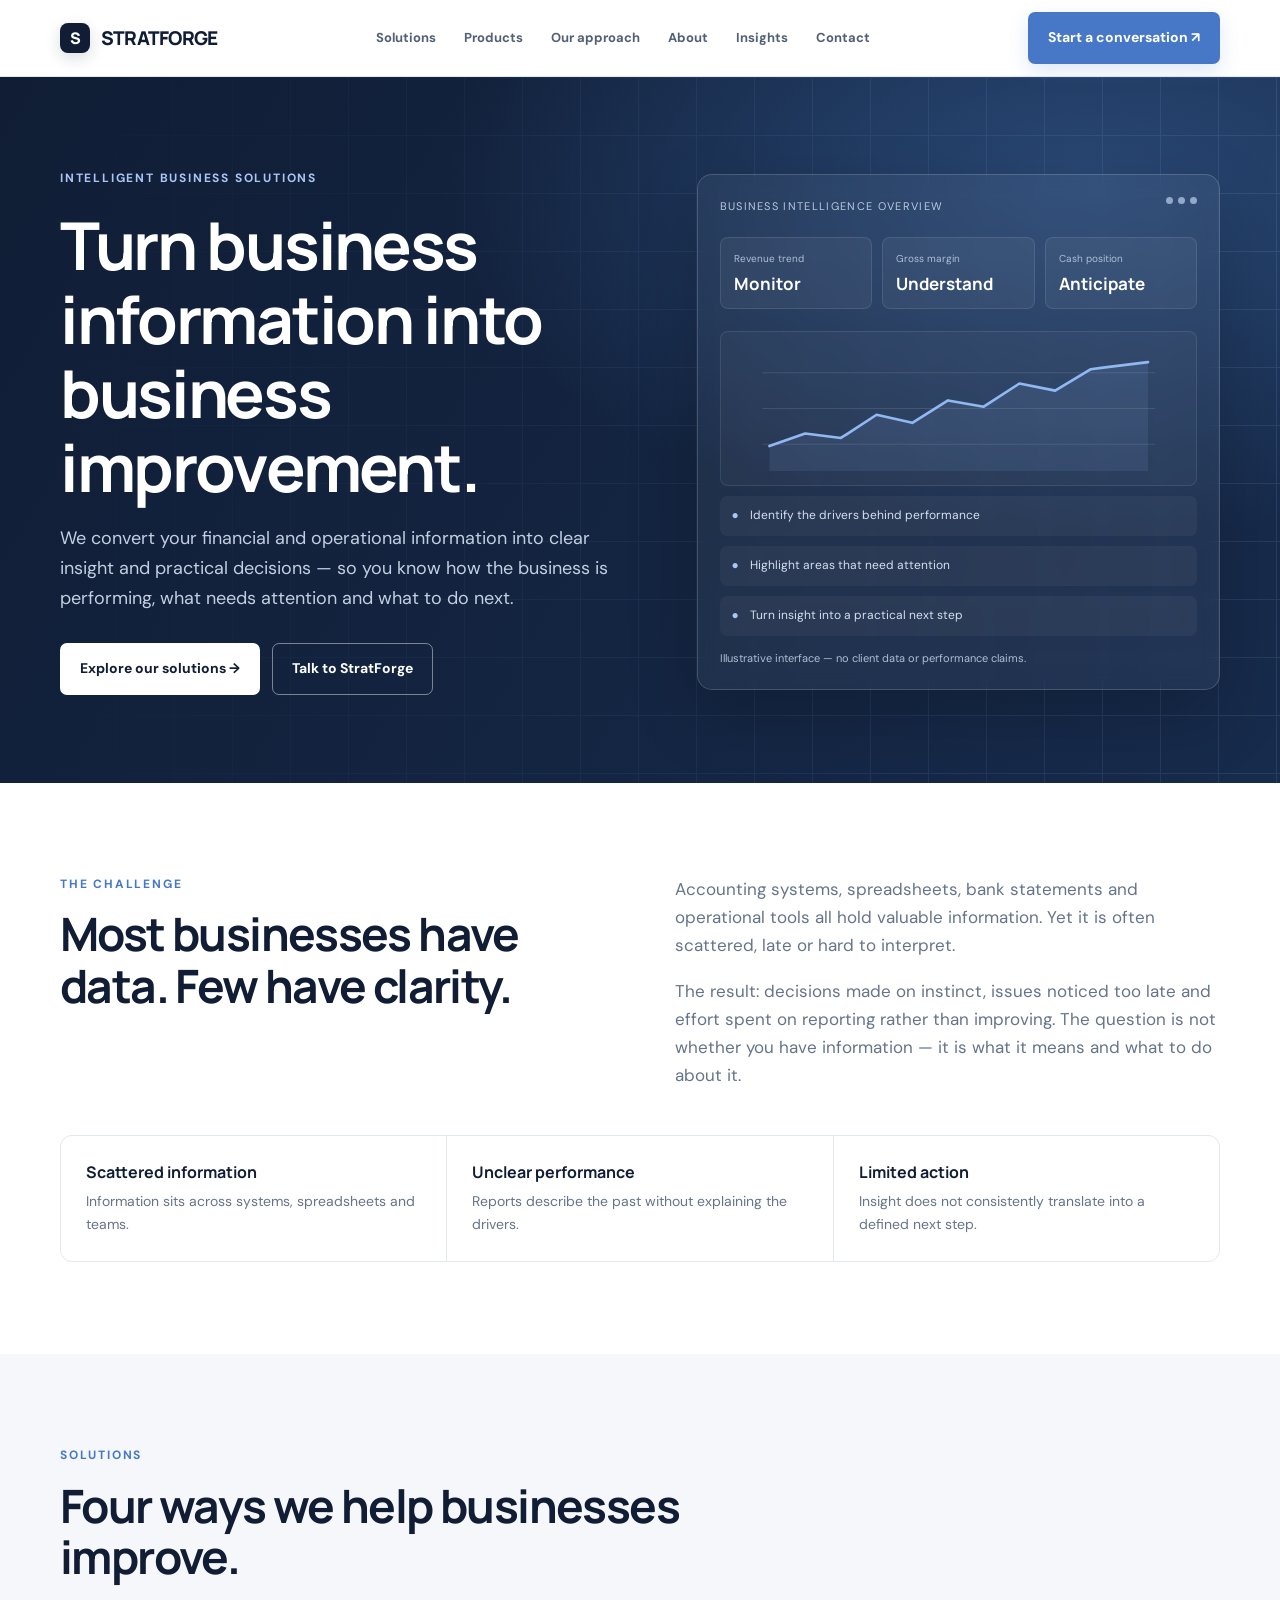
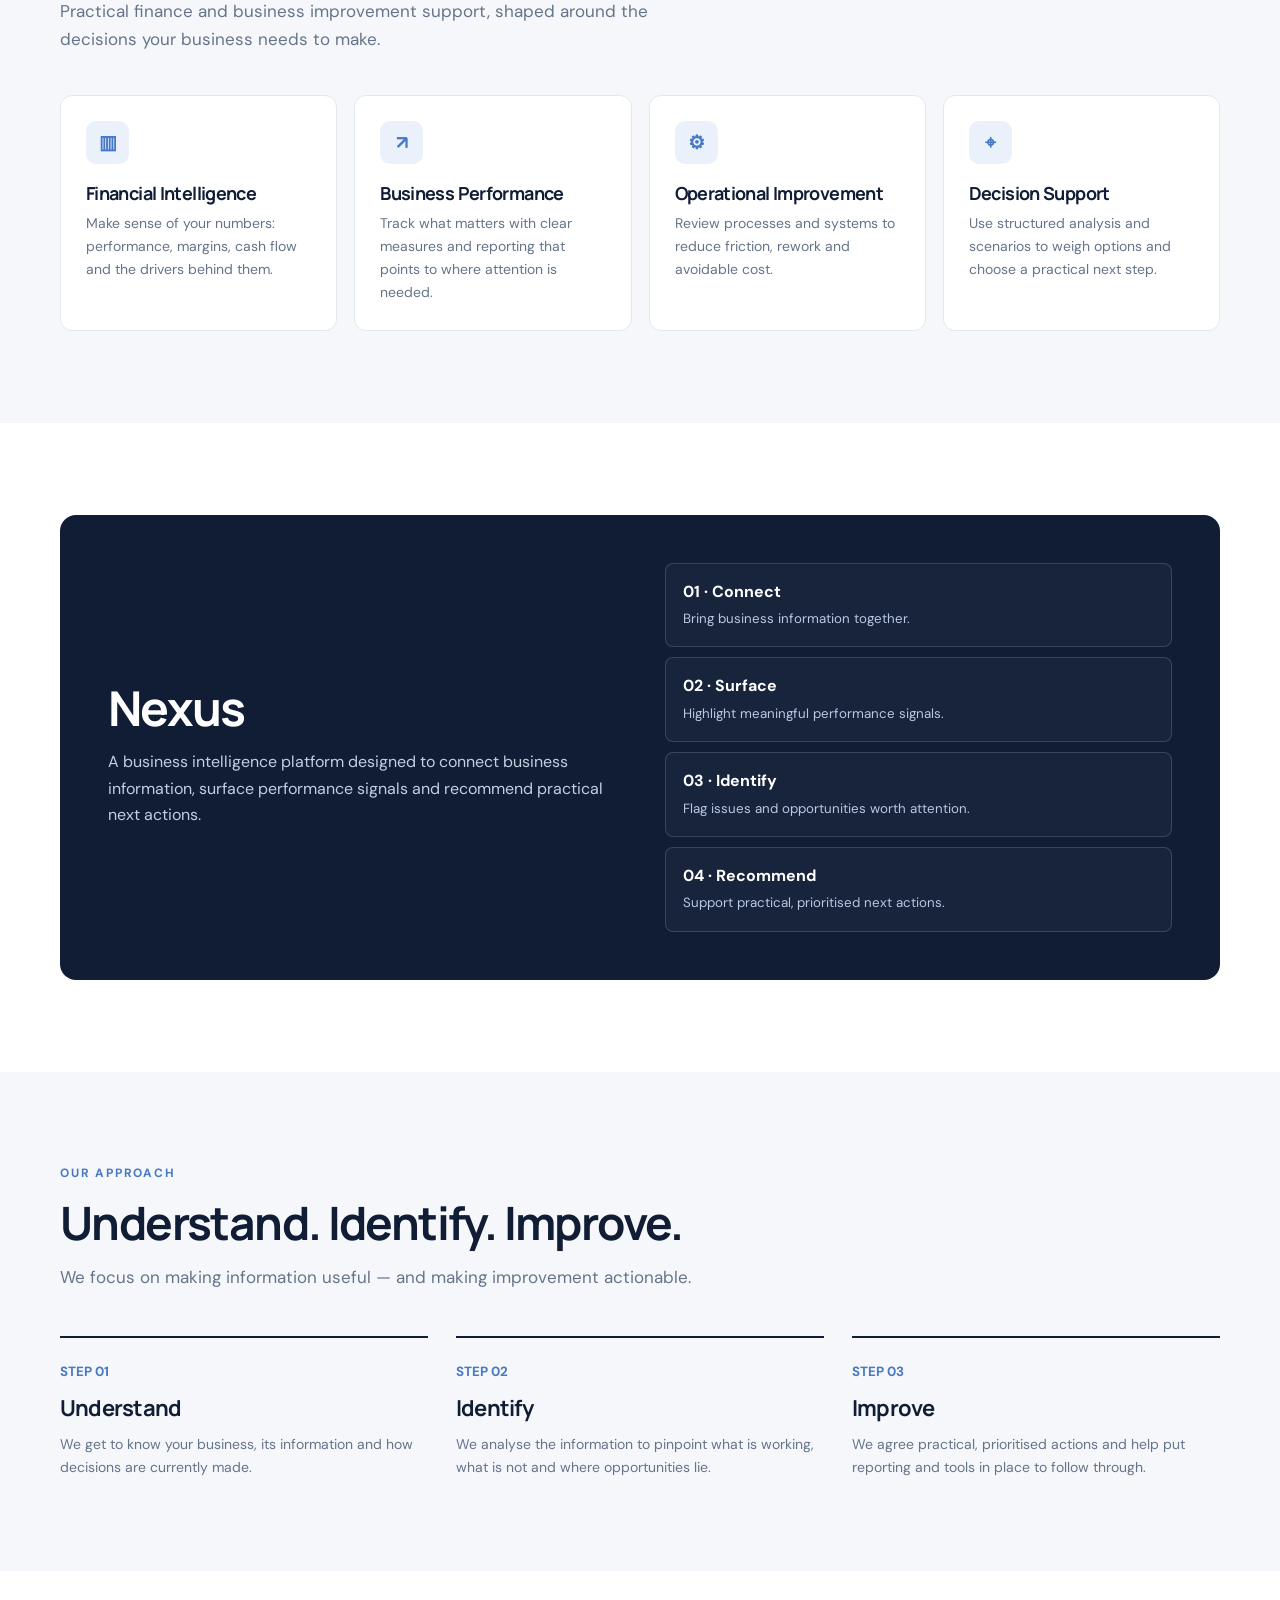
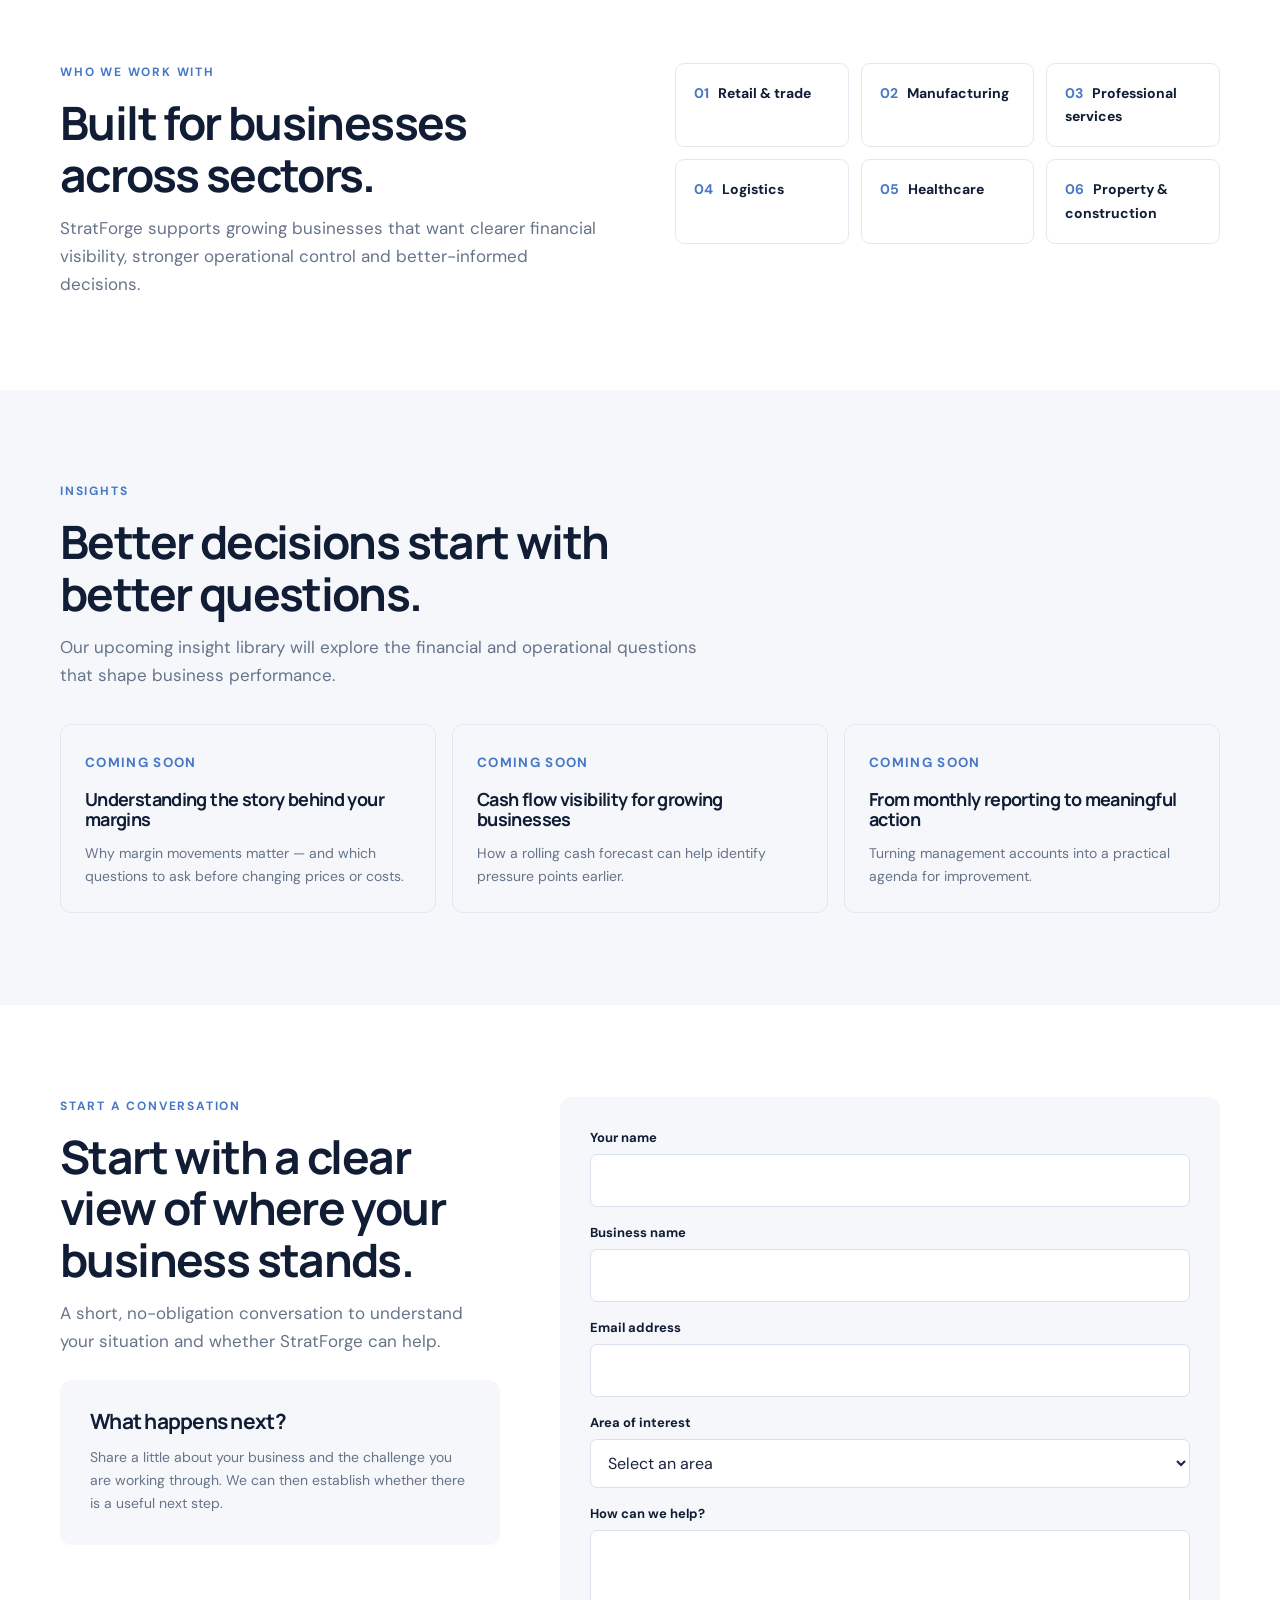
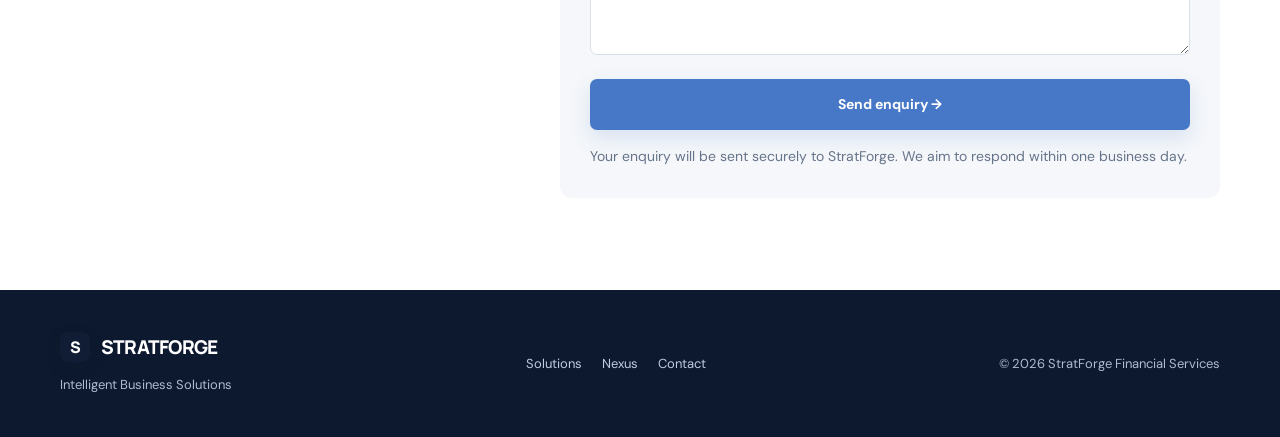
==== commit f7f5ccb1: "Remove development status label from Nexus" ====
--- a/index.html
+++ b/index.html
@@ -58,7 +58,7 @@
   </div>
 </div></section>
 <section class="section" id="products"><div class="wrap"><div class="product-panel">
-  <div><span class="pill">In development</span><h2>Nexus</h2><p>Our future business intelligence platform is being designed to connect business information, surface performance signals and recommend practical next actions.</p><p style="margin-top:14px;font-size:13px">Nexus is not yet available. Product capabilities and release timing are subject to development.</p></div>
+  <div><h2>Nexus</h2><p>A business intelligence platform designed to connect business information, surface performance signals and recommend practical next actions.</p></div>
   <div class="product-list"><div><b>01 · Connect</b><small>Bring business information together.</small></div><div><b>02 · Surface</b><small>Highlight meaningful performance signals.</small></div><div><b>03 · Identify</b><small>Flag issues and opportunities worth attention.</small></div><div><b>04 · Recommend</b><small>Support practical, prioritised next actions.</small></div></div>
 </div></div></section>
 <section class="section soft" id="approach"><div class="wrap"><div class="section-head"><div class="eyebrow">Our approach</div><h2>Understand. Identify. Improve.</h2><p>We focus on making information useful — and making improvement actionable.</p></div>
@@ -78,7 +78,7 @@
     <div class="field"><label for="name">Your name</label><input id="name" name="name" required minlength="2" autocomplete="name"></div>
     <div class="field"><label for="company">Business name</label><input id="company" name="company" autocomplete="organization"></div>
     <div class="field"><label for="email">Email address</label><input id="email" name="_replyto" type="email" required autocomplete="email"></div>
-    <div class="field"><label for="interest">Area of interest</label><select id="interest" name="interest" required><option value="">Select an area</option><option>Financial Intelligence</option><option>Business Performance</option><option>Operational Improvement</option><option>Decision Support</option><option>Nexus (in development)</option><option>Other</option></select></div>
+    <div class="field"><label for="interest">Area of interest</label><select id="interest" name="interest" required><option value="">Select an area</option><option>Financial Intelligence</option><option>Business Performance</option><option>Operational Improvement</option><option>Decision Support</option><option>Nexus</option><option>Other</option></select></div>
     <div class="field"><label for="message">How can we help?</label><textarea id="message" name="message" required minlength="10"></textarea></div>
     <button class="btn btn-primary" type="submit">Send enquiry →</button>
     <p class="form-note" id="formNote">Your enquiry will be sent securely to StratForge. We aim to respond within one business day.</p>
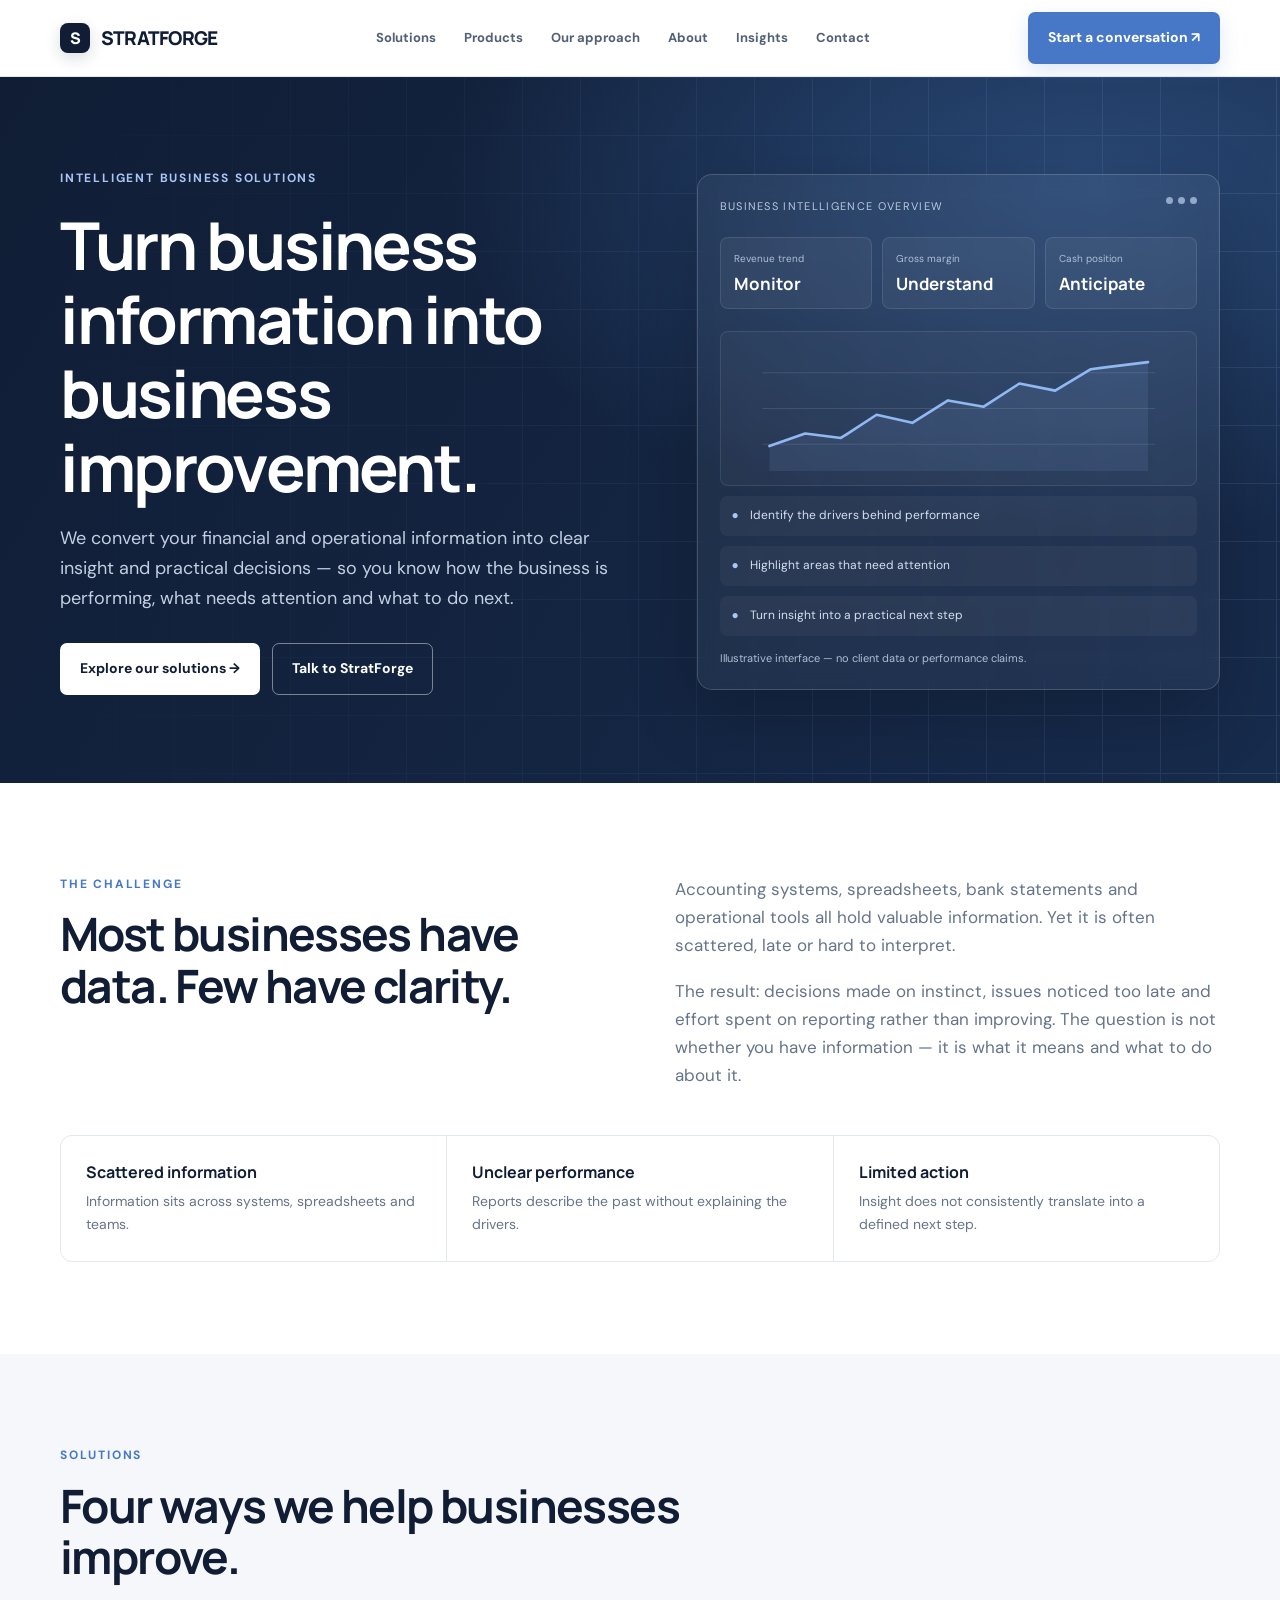
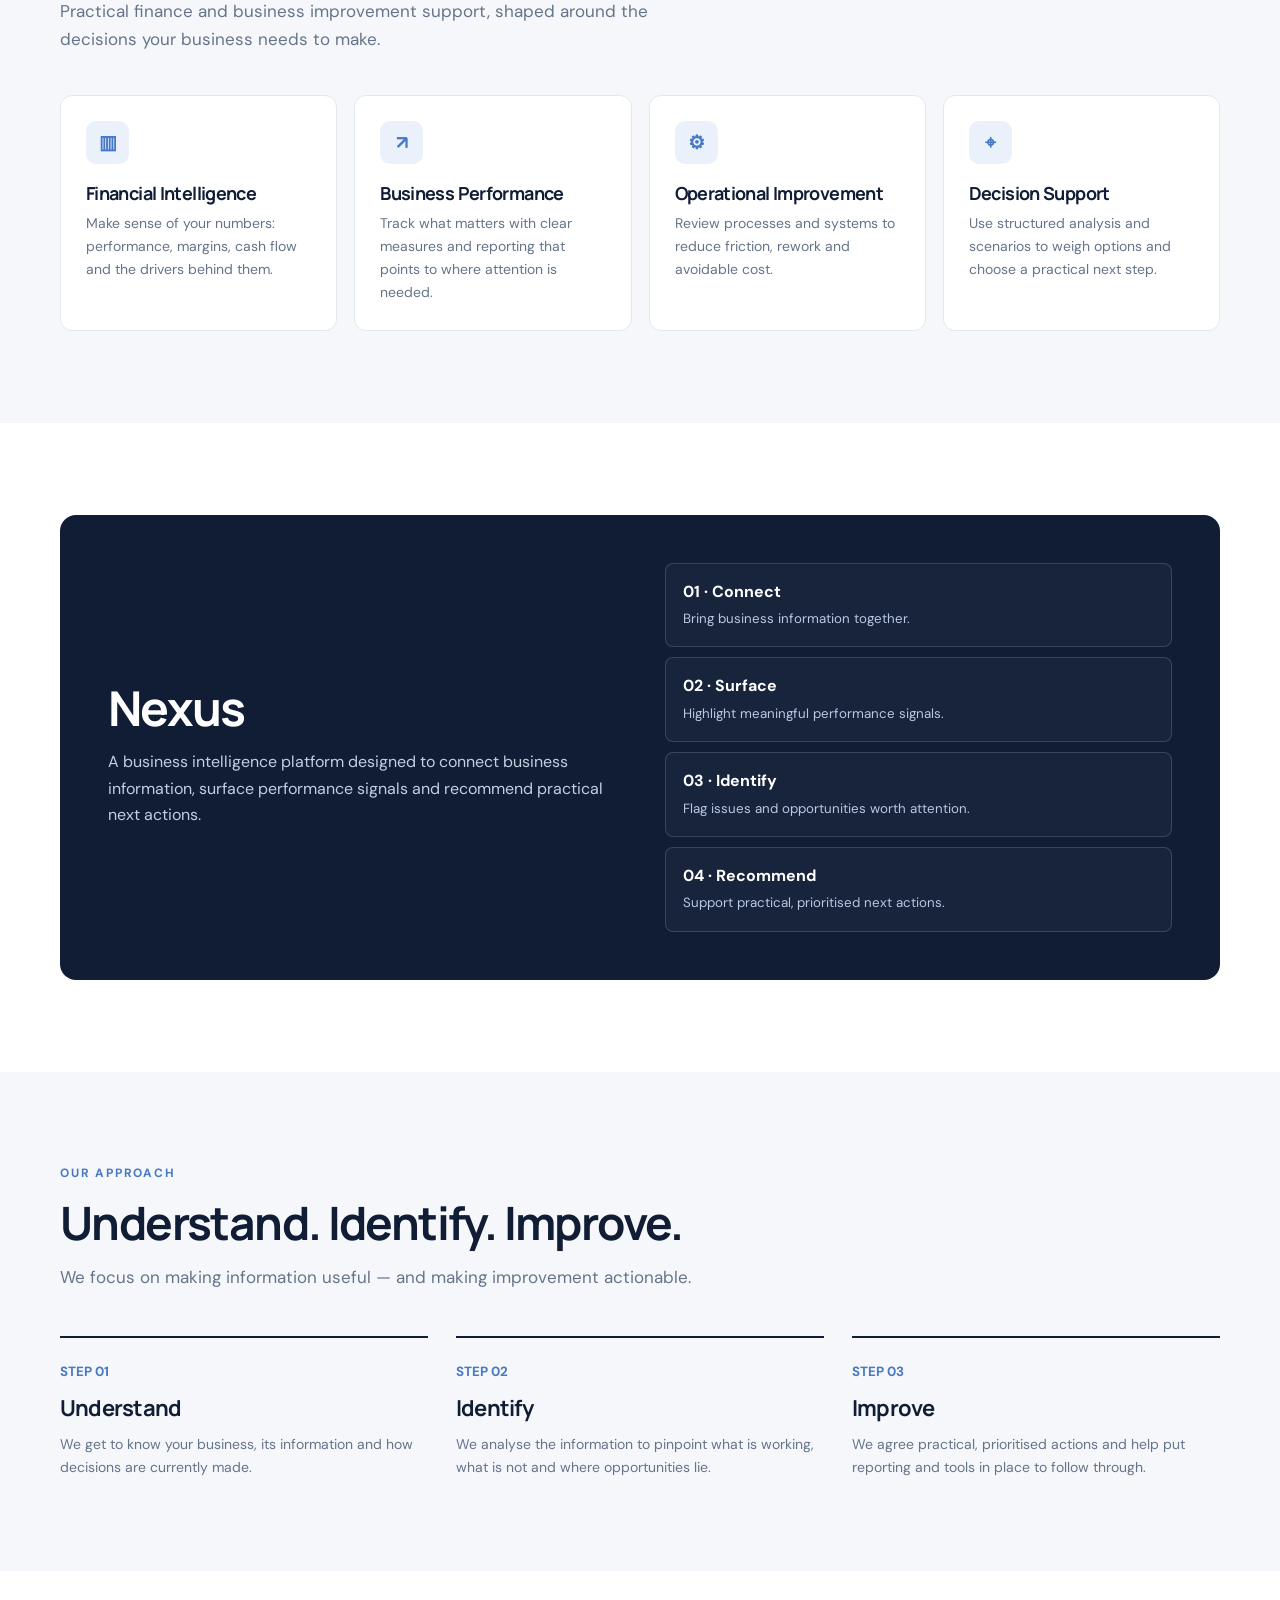
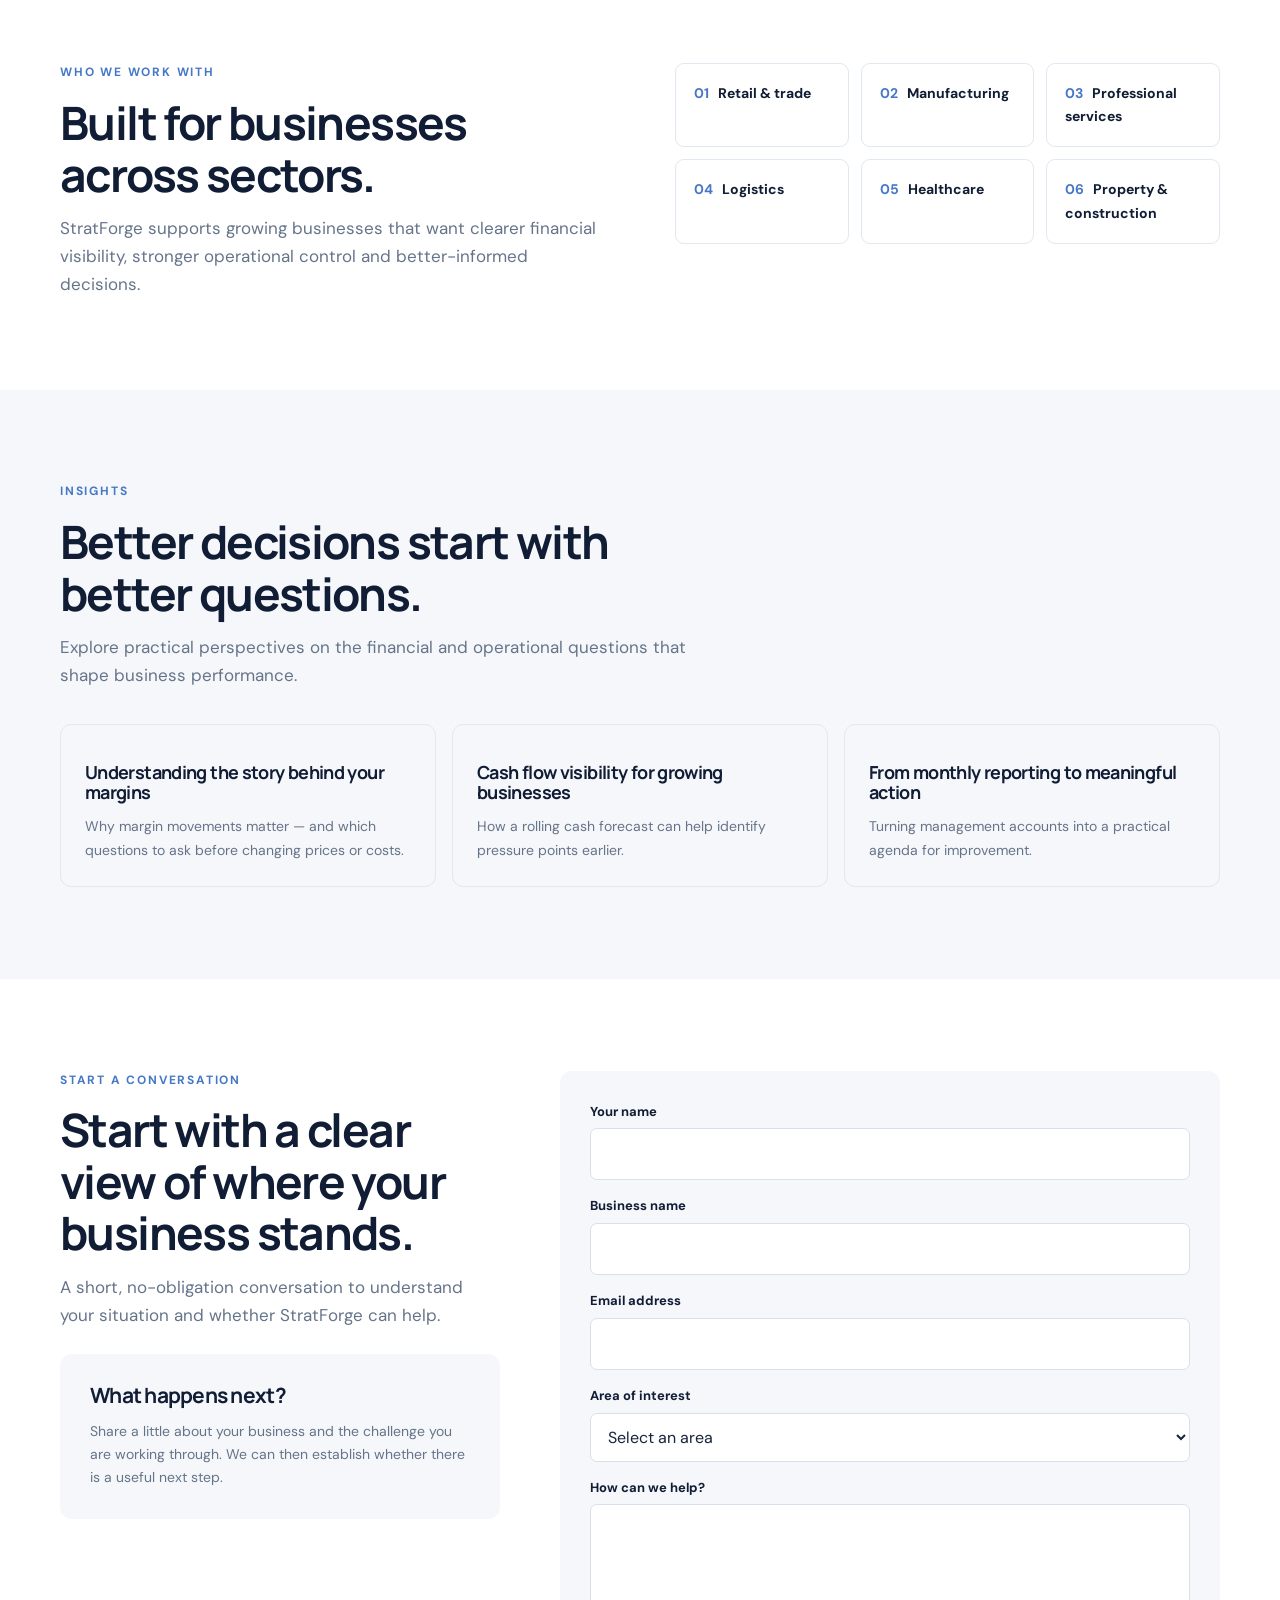
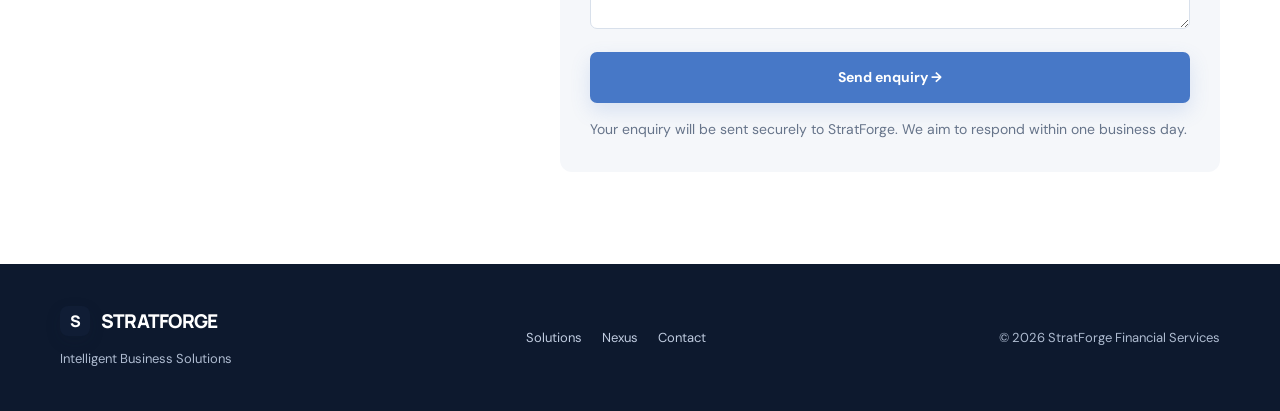
==== commit 769c6564: "Remove coming soon messaging from website" ====
--- a/index.html
+++ b/index.html
@@ -67,8 +67,8 @@
 <section class="section" id="about"><div class="wrap two"><div class="section-head"><div class="eyebrow">Who we work with</div><h2>Built for businesses across sectors.</h2><p>StratForge supports growing businesses that want clearer financial visibility, stronger operational control and better-informed decisions.</p></div>
   <div class="sectors"><div class="sector"><span>01</span>Retail & trade</div><div class="sector"><span>02</span>Manufacturing</div><div class="sector"><span>03</span>Professional services</div><div class="sector"><span>04</span>Logistics</div><div class="sector"><span>05</span>Healthcare</div><div class="sector"><span>06</span>Property & construction</div></div>
 </div></section>
-<section class="section soft" id="insights"><div class="wrap"><div class="section-head"><div class="eyebrow">Insights</div><h2>Better decisions start with better questions.</h2><p>Our upcoming insight library will explore the financial and operational questions that shape business performance.</p></div>
-  <div class="insight-grid"><article class="insight"><small>Coming soon</small><h3>Understanding the story behind your margins</h3><p>Why margin movements matter — and which questions to ask before changing prices or costs.</p></article><article class="insight"><small>Coming soon</small><h3>Cash flow visibility for growing businesses</h3><p>How a rolling cash forecast can help identify pressure points earlier.</p></article><article class="insight"><small>Coming soon</small><h3>From monthly reporting to meaningful action</h3><p>Turning management accounts into a practical agenda for improvement.</p></article></div>
+<section class="section soft" id="insights"><div class="wrap"><div class="section-head"><div class="eyebrow">Insights</div><h2>Better decisions start with better questions.</h2><p>Explore practical perspectives on the financial and operational questions that shape business performance.</p></div>
+  <div class="insight-grid"><article class="insight"><h3>Understanding the story behind your margins</h3><p>Why margin movements matter — and which questions to ask before changing prices or costs.</p></article><article class="insight"><h3>Cash flow visibility for growing businesses</h3><p>How a rolling cash forecast can help identify pressure points earlier.</p></article><article class="insight"><h3>From monthly reporting to meaningful action</h3><p>Turning management accounts into a practical agenda for improvement.</p></article></div>
 </div></section>
 <section class="section" id="contact"><div class="wrap contact-grid"><div><div class="eyebrow">Start a conversation</div><div class="section-head"><h2>Start with a clear view of where your business stands.</h2><p>A short, no-obligation conversation to understand your situation and whether StratForge can help.</p></div><div class="contact-card" style="margin-top:25px"><h3>What happens next?</h3><p>Share a little about your business and the challenge you are working through. We can then establish whether there is a useful next step.</p></div></div>
   <form class="form contact-card" id="contactForm" action="https://formsubmit.co/info@stratforgefinancialservices.co.za" method="POST">
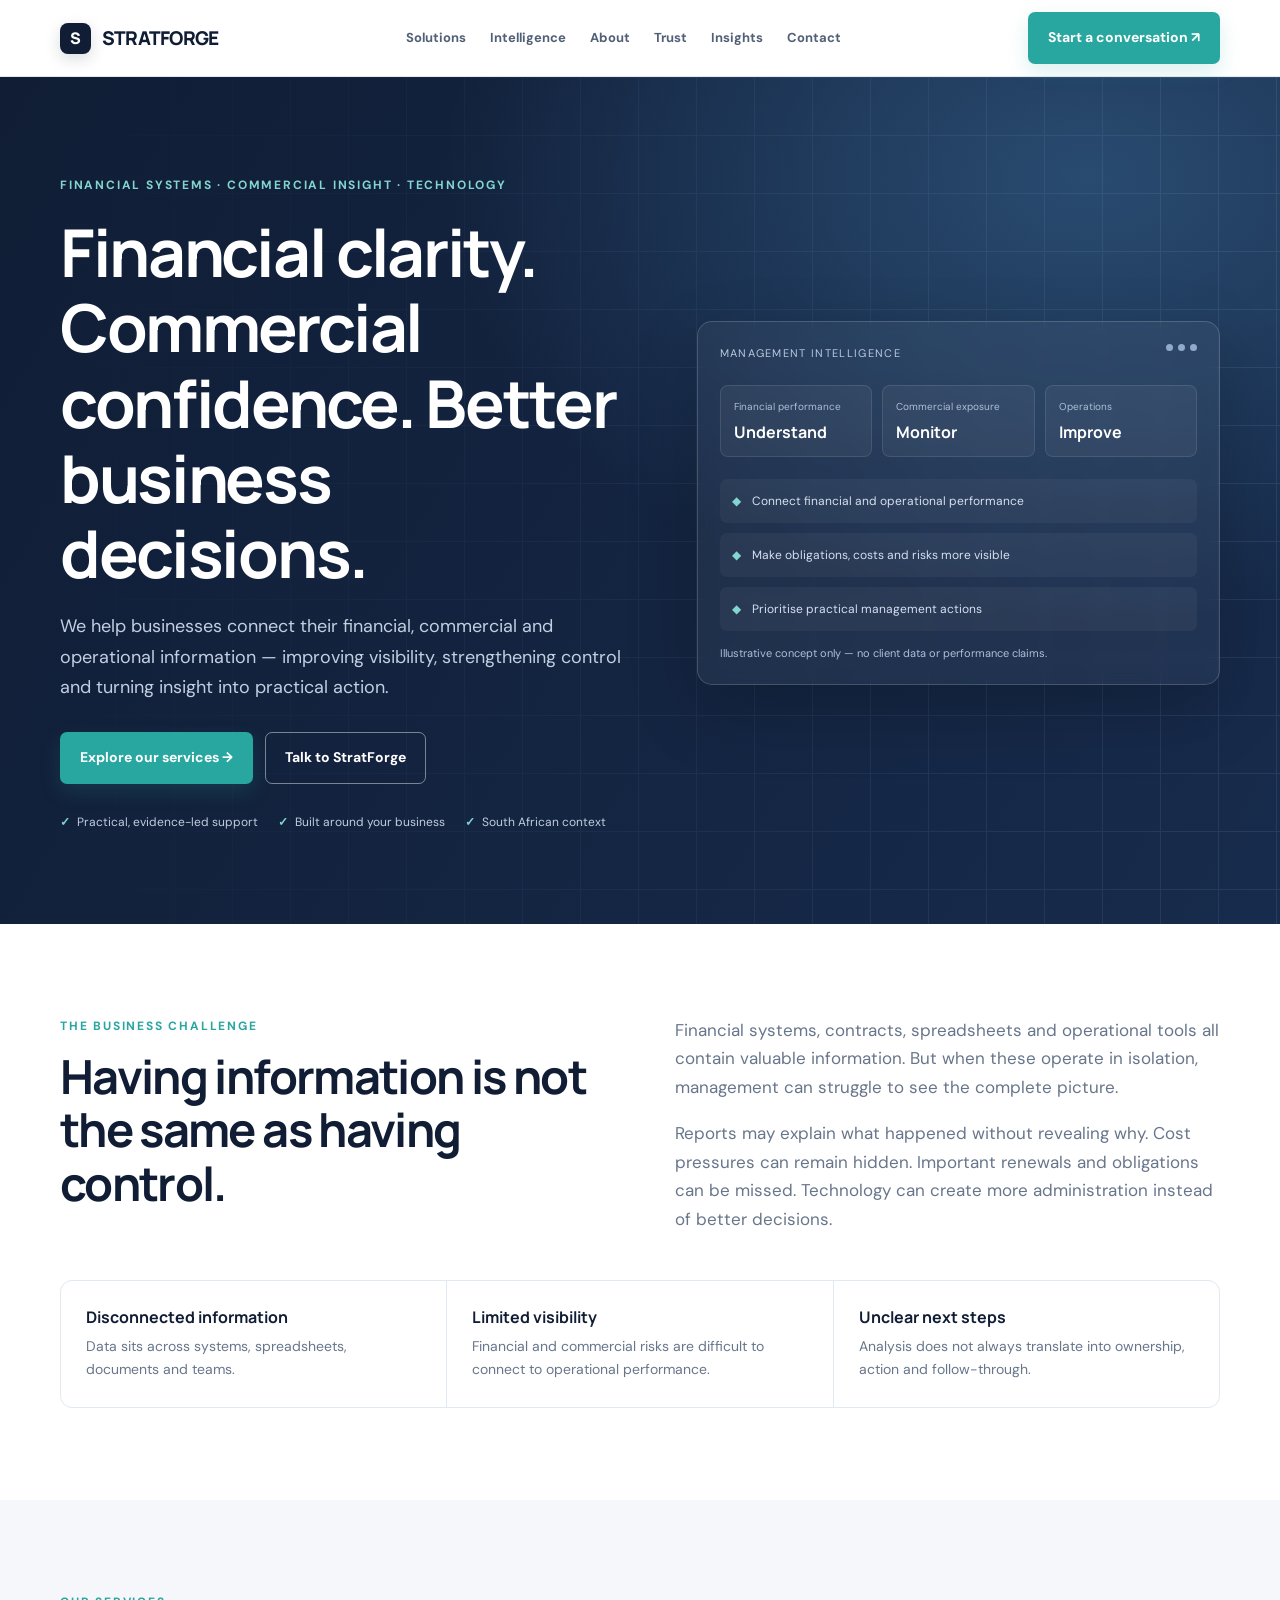
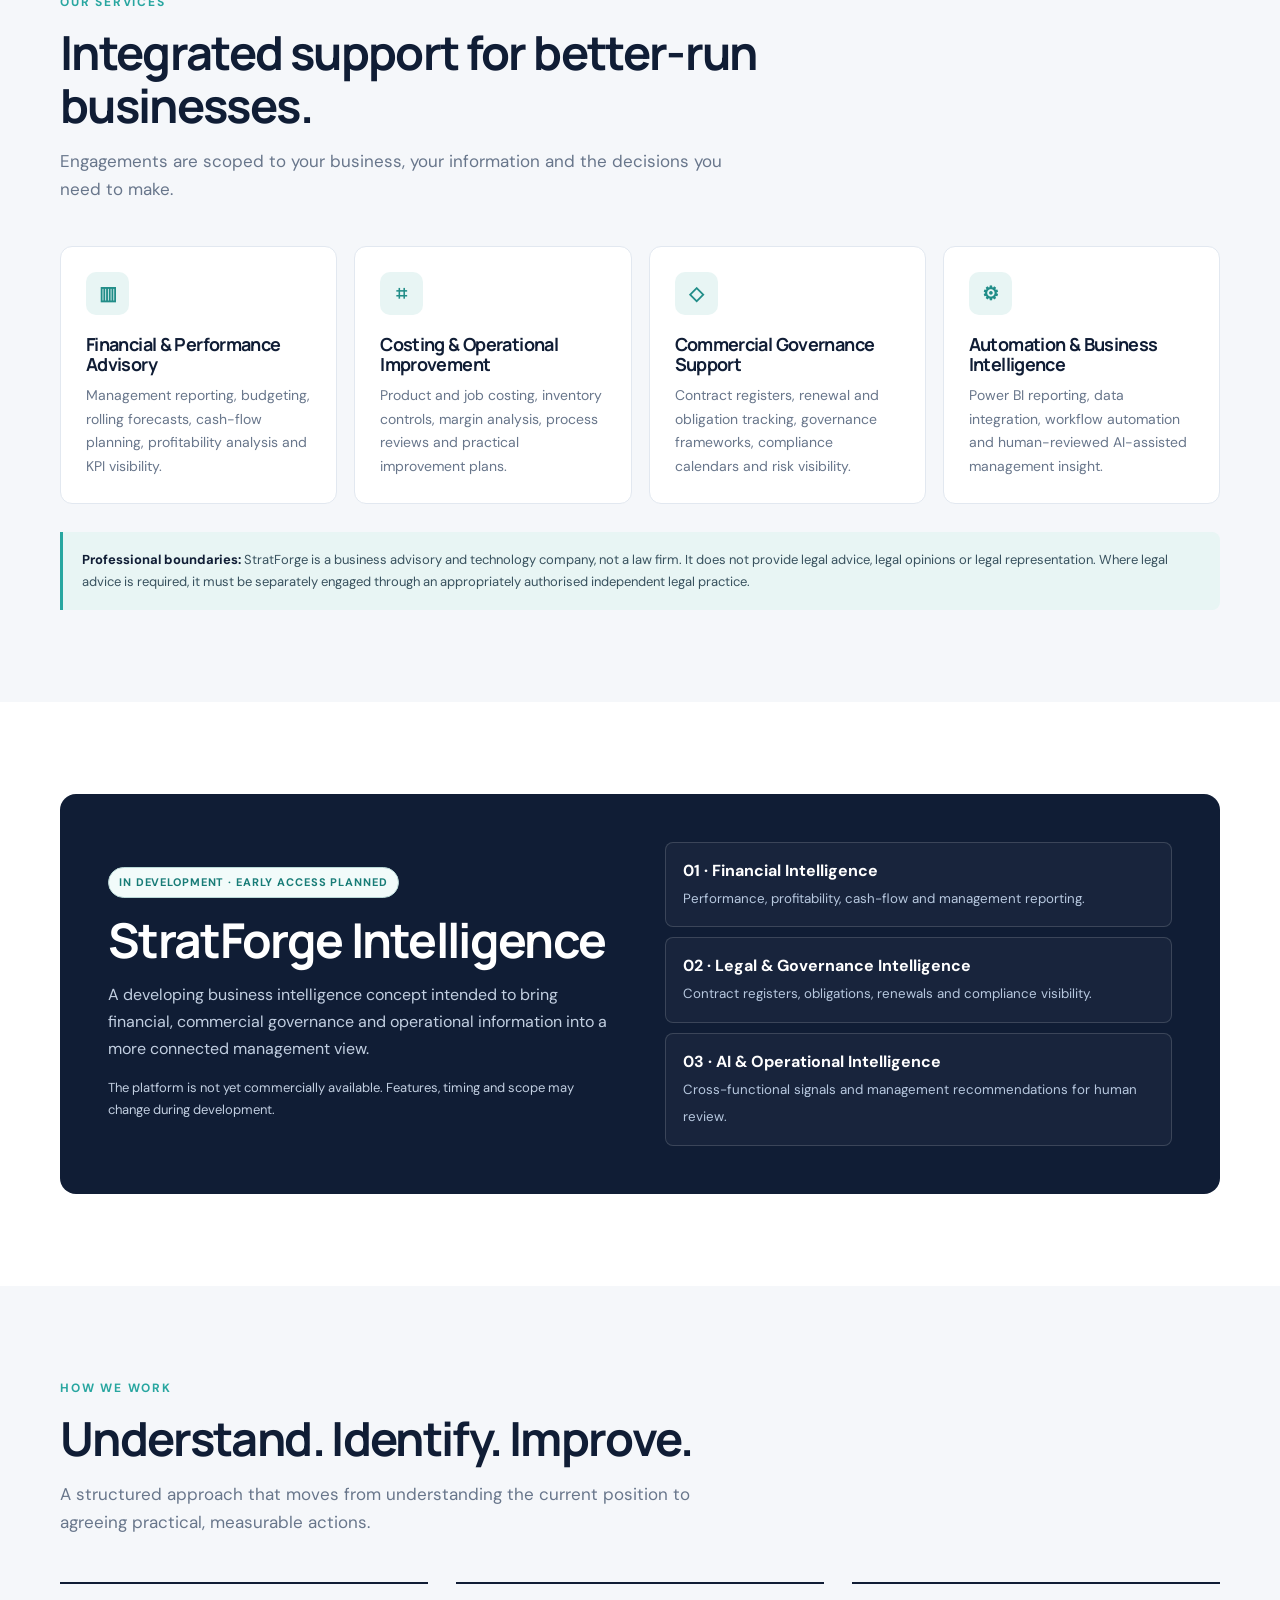
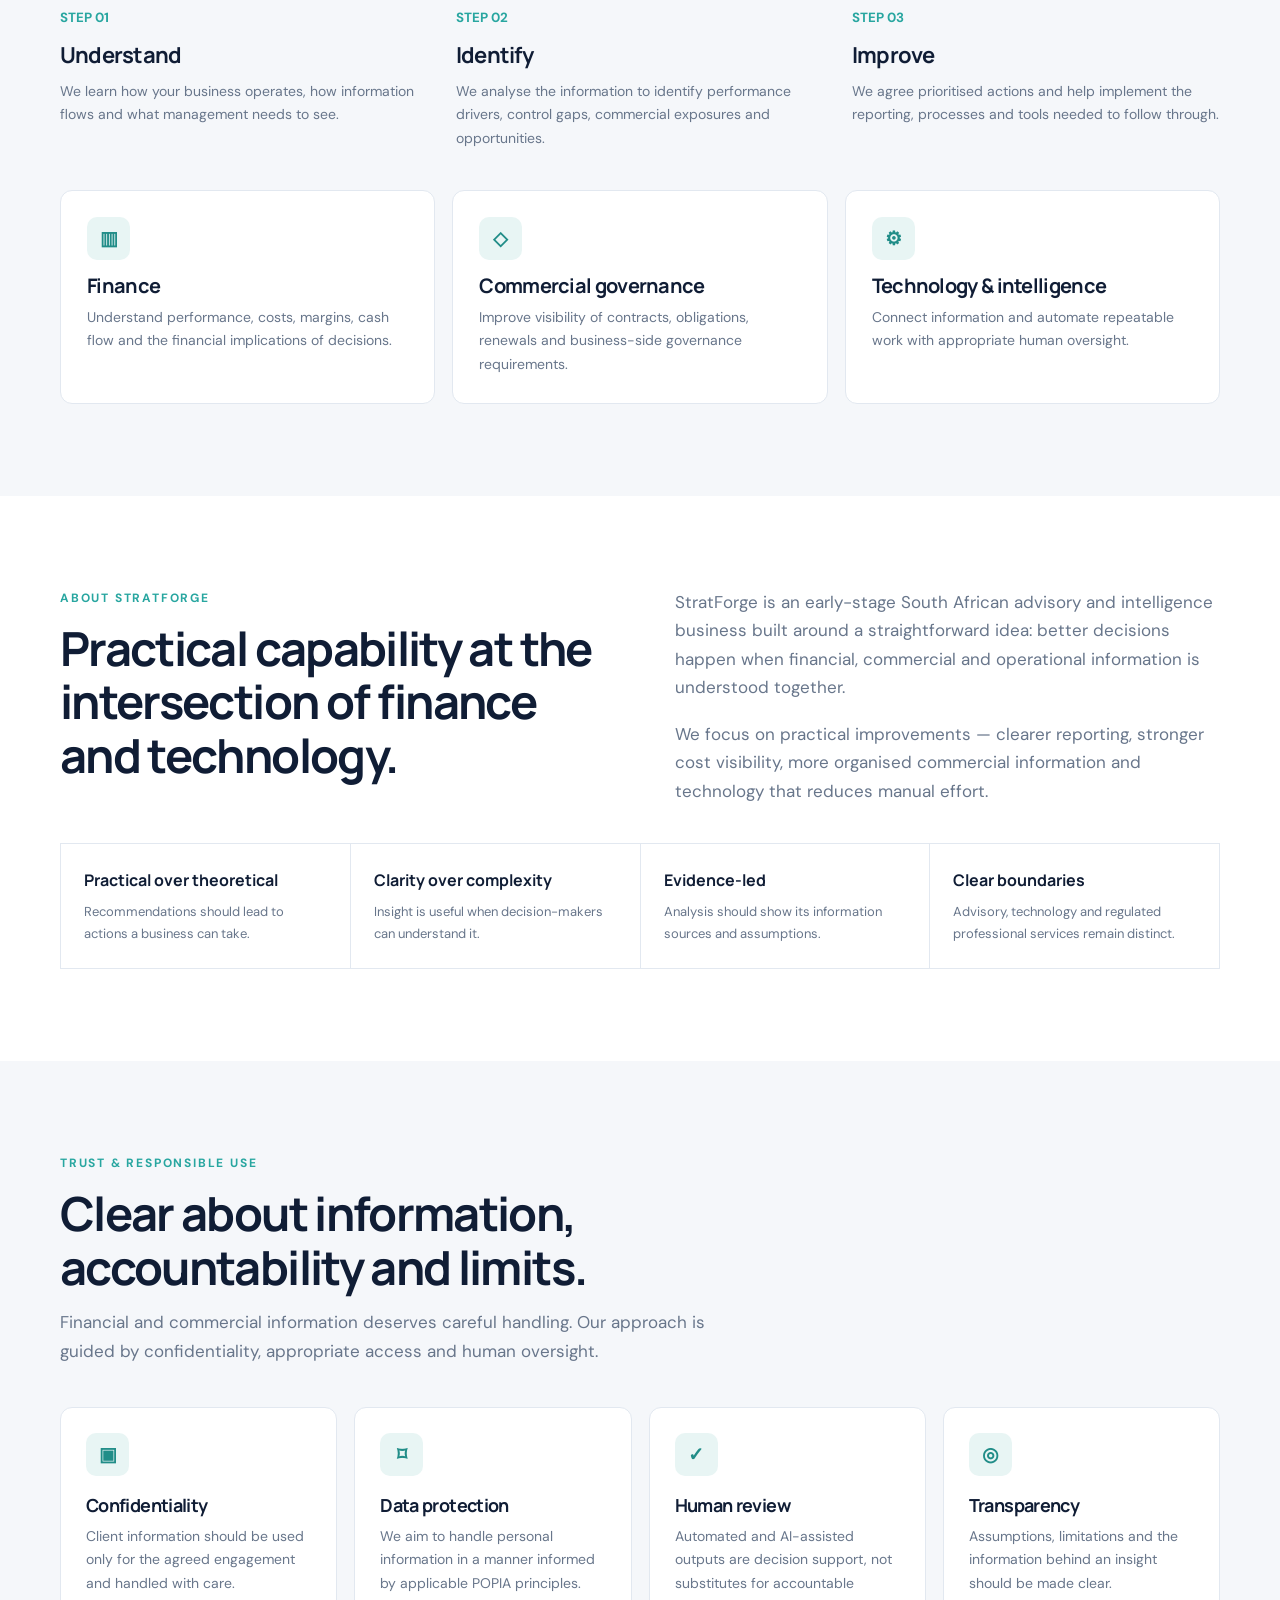
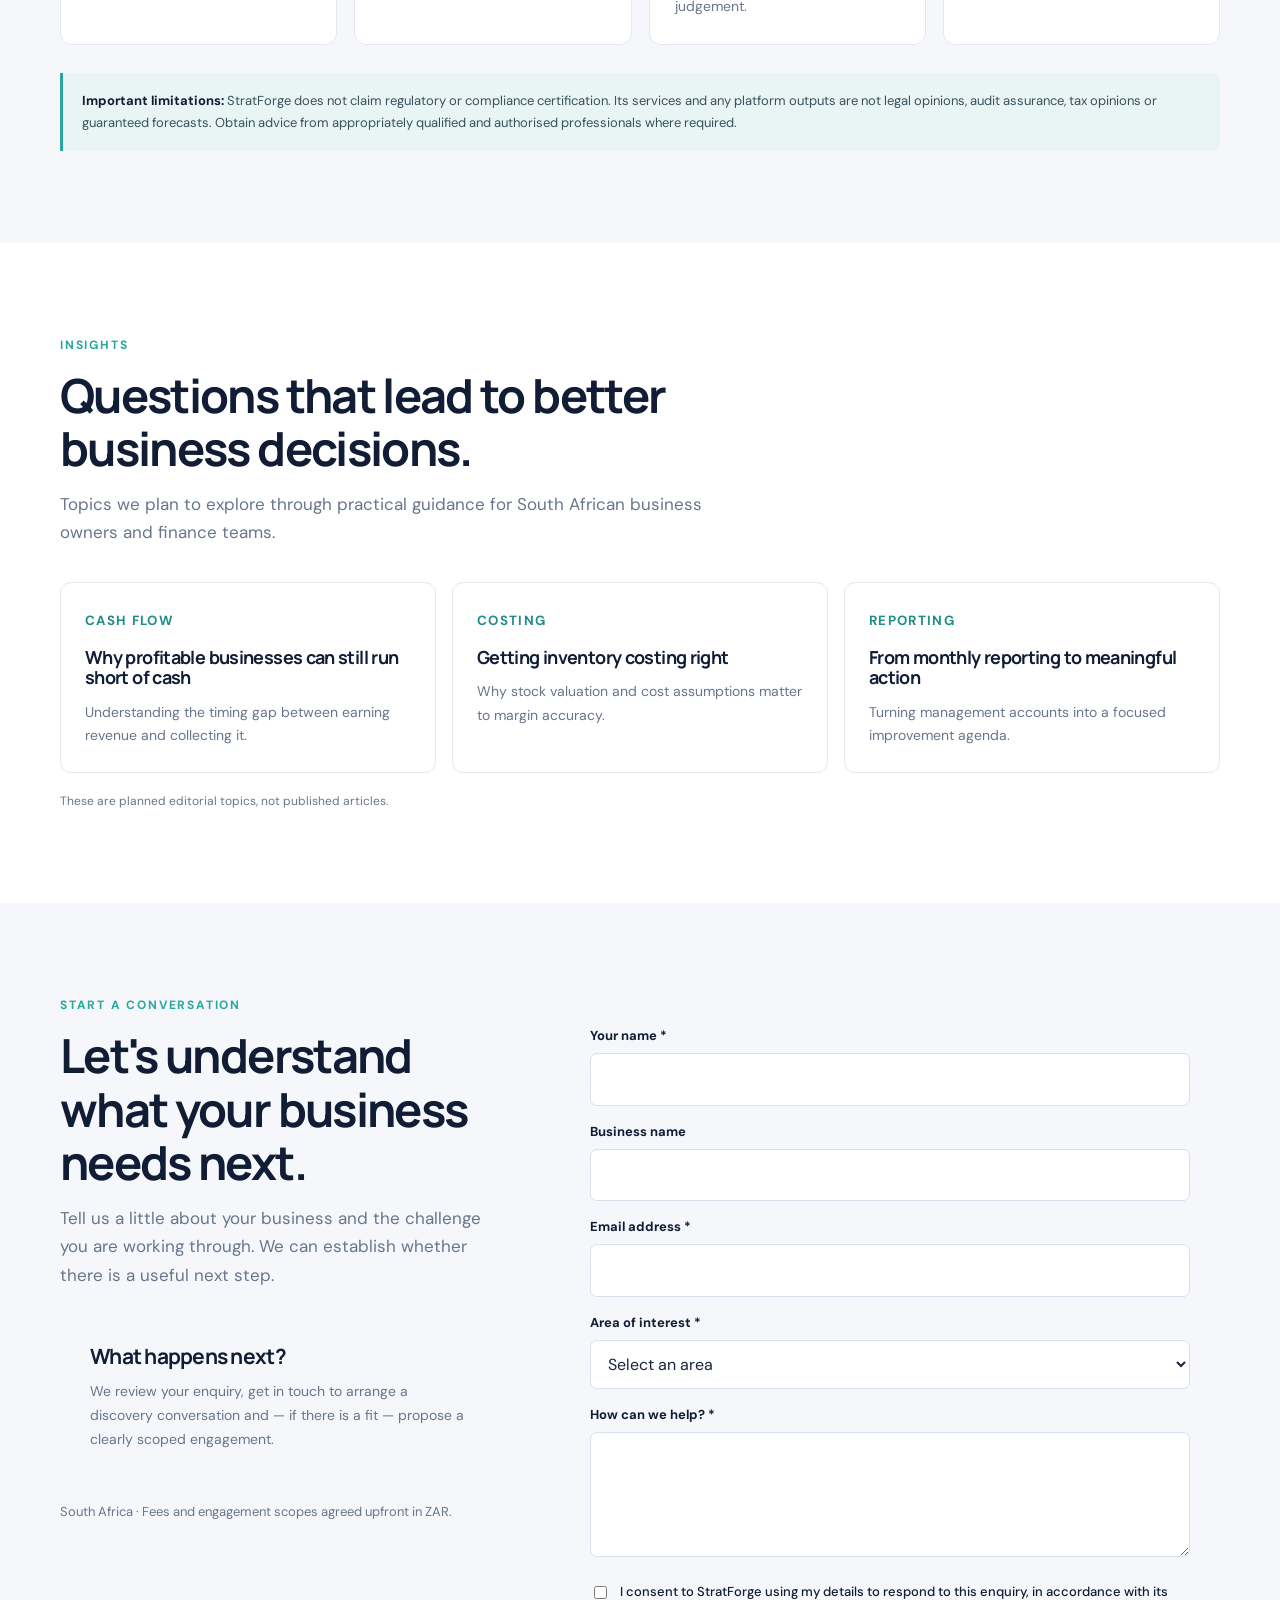
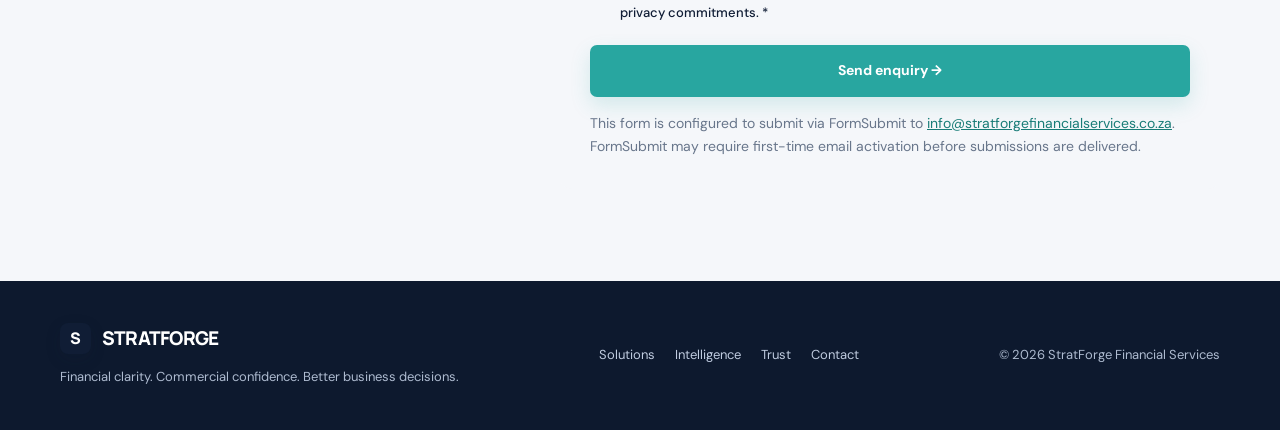
==== commit a23da200: "Redesign StratForge single-page website for review" ====
--- a/index.html
+++ b/index.html
@@ -3,95 +3,112 @@
 <head>
   <meta charset="utf-8">
   <meta name="viewport" content="width=device-width, initial-scale=1">
-  <title>StratForge | Intelligent Business Solutions</title>
-  <meta name="description" content="Turn business information into business improvement. StratForge helps businesses understand performance, identify what needs attention and decide what to do next.">
   <meta name="theme-color" content="#101d35">
+  <title>StratForge Financial Services | Financial Clarity. Better Decisions.</title>
+  <meta name="description" content="StratForge helps South African businesses improve financial visibility, costing, commercial governance and operational intelligence through practical advisory and technology.">
   <meta name="google-site-verification" content="WLBxZTmusamzrm8ahk3ldS_u4rSxZ0lKbQ10_u1_jFQ">
   <link rel="canonical" href="https://stratforgefinancialservices.co.za/">
+  <meta property="og:title" content="StratForge | Financial clarity. Commercial confidence.">
+  <meta property="og:description" content="Practical financial, commercial governance and technology advisory for South African businesses.">
+  <meta property="og:type" content="website">
+  <meta property="og:url" content="https://stratforgefinancialservices.co.za/">
   <link rel="preconnect" href="https://fonts.googleapis.com">
   <link rel="preconnect" href="https://fonts.gstatic.com" crossorigin>
   <link href="https://fonts.googleapis.com/css2?family=DM+Sans:wght@400;500;600;700&family=Manrope:wght@400;500;600;700;800&display=swap" rel="stylesheet">
   <style>
-    :root{--navy:#101d35;--navy2:#182b4b;--blue:#4778c7;--blue2:#eaf1fb;--ink:#17243a;--muted:#66748a;--line:#e2e8f0;--paper:#fff;--soft:#f5f7fa;--max:1160px}
-    *{box-sizing:border-box}html{scroll-behavior:smooth;scroll-padding-top:88px}body{margin:0;color:var(--ink);font:16px/1.65 "DM Sans",sans-serif;background:#fff}a{color:inherit;text-decoration:none}button{font:inherit}.wrap{width:min(var(--max),calc(100% - 48px));margin:auto}
-    h1,h2,h3{font-family:Manrope,sans-serif;line-height:1.12;letter-spacing:-.035em;margin:0;color:var(--navy)}p{margin:0}.eyebrow{font-size:12px;letter-spacing:.15em;text-transform:uppercase;font-weight:700;color:var(--blue)}.section{padding:92px 0}.section-head{max-width:650px}.section-head h2{font-size:clamp(32px,4vw,46px);margin:14px 0}.section-head p{color:var(--muted);font-size:17px}.topbar{position:sticky;top:0;z-index:20;background:rgba(255,255,255,.94);backdrop-filter:blur(14px);border-bottom:1px solid var(--line)}.nav{height:76px;display:flex;align-items:center;justify-content:space-between;gap:24px}.brand{display:flex;align-items:center;gap:11px;font:800 19px Manrope,sans-serif;color:var(--navy);letter-spacing:-.04em}.mark{width:30px;height:30px;border-radius:8px;background:var(--navy);display:grid;place-items:center;color:white;font-size:16px;box-shadow:0 5px 15px #101d3528}.links{display:flex;align-items:center;gap:28px}.links a{font-size:13px;font-weight:700;color:#526077}.links a:hover{color:var(--blue)}.btn{display:inline-flex;align-items:center;justify-content:center;gap:9px;padding:13px 19px;border-radius:7px;font-weight:700;font-size:14px;transition:.2s;border:1px solid transparent}.btn-primary{background:var(--blue);color:#fff;box-shadow:0 8px 20px #4778c72b}.btn-primary:hover{background:#3566b5;transform:translateY(-2px)}.btn-outline{border-color:#ffffff70;color:white}.btn-outline:hover{background:#ffffff14}.btn-light{background:white;color:var(--navy)}.menu{display:none;background:none;border:0;color:var(--navy);font-size:25px}
-    .hero{background:radial-gradient(ellipse at 85% 15%,#294875 0,transparent 42%),linear-gradient(120deg,#101d35,#172b4c);color:white;padding:92px 0 88px;overflow:hidden;position:relative}.hero:after{content:"";position:absolute;inset:0;pointer-events:none;opacity:.13;background-image:linear-gradient(#9bb8e5 1px,transparent 1px),linear-gradient(90deg,#9bb8e5 1px,transparent 1px);background-size:58px 58px;mask-image:linear-gradient(90deg,transparent,black)}.hero-grid{position:relative;z-index:1;display:grid;grid-template-columns:1.05fr .95fr;align-items:center;gap:58px}.hero .eyebrow{color:#a9c6f5}.hero h1{color:#fff;font-size:clamp(42px,5.2vw,66px);max-width:700px;margin:20px 0}.hero-copy{color:#c2cfe1;font-size:18px;max-width:630px}.actions{display:flex;gap:12px;flex-wrap:wrap;margin-top:30px}.preview{padding:22px;border:1px solid #ffffff2a;border-radius:15px;background:#ffffff0d;box-shadow:0 25px 70px #0003;backdrop-filter:blur(8px)}.preview-top{display:flex;justify-content:space-between;color:#b9c9e1;font-size:11px;text-transform:uppercase;letter-spacing:.12em}.dots{display:flex;gap:5px}.dots i{width:7px;height:7px;border-radius:50%;background:#91a9ca}.metric-grid{display:grid;grid-template-columns:repeat(3,1fr);gap:10px;margin:22px 0}.metric{padding:13px;border-radius:8px;background:#ffffff0c;border:1px solid #ffffff1a}.metric small{display:block;color:#aebfd7;font-size:10px}.metric b{display:block;color:#fff;font:700 17px Manrope;margin-top:5px}.chart{height:155px;padding:14px;background:#ffffff08;border:1px solid #ffffff18;border-radius:8px}.chart svg{width:100%;height:100%}.signal{margin-top:10px;padding:10px 12px;border-radius:7px;background:#ffffff0b;color:#d5e0f0;font-size:12px}.signal span{color:#a9c6f5;margin-right:8px}.note{font-size:11px;color:#aebfd7;margin-top:13px}
-    .two{display:grid;grid-template-columns:1fr 1fr;gap:70px;align-items:start}.body-copy{font-size:17px;color:var(--muted);display:grid;gap:18px}.problem-grid{display:grid;grid-template-columns:repeat(3,1fr);gap:1px;background:var(--line);border:1px solid var(--line);border-radius:12px;overflow:hidden;margin-top:46px}.problem{background:#fff;padding:25px}.problem b{display:block;color:var(--navy);font:700 16px Manrope;margin-bottom:7px}.problem p{font-size:14px;color:var(--muted)}.soft{background:var(--soft)}.cards{display:grid;grid-template-columns:repeat(4,1fr);gap:17px;margin-top:42px}.card{background:#fff;border:1px solid var(--line);border-radius:12px;padding:25px;transition:.2s}.card:hover{transform:translateY(-4px);box-shadow:0 15px 35px #15274412;border-color:#b9cbea}.ico{height:43px;width:43px;border-radius:10px;background:var(--blue2);display:grid;place-items:center;color:var(--blue);font-size:19px;font-weight:700}.card h3{font-size:18px;margin:19px 0 9px}.card p{font-size:14px;color:var(--muted)}.split-cta{background:linear-gradient(120deg,#101d35,#1b3459);border-radius:16px;padding:48px;color:white;display:grid;grid-template-columns:1fr .8fr;gap:36px;align-items:center}.split-cta h2{color:white;font-size:clamp(32px,4vw,44px);margin:16px 0}.split-cta p{color:#c2cfe1}.pill{display:inline-flex;padding:5px 10px;border:1px solid #ffffff45;border-radius:30px;color:#c2d7f7;font-size:11px;font-weight:700;text-transform:uppercase;letter-spacing:.1em}.steps{display:grid;grid-template-columns:repeat(3,1fr);gap:28px;margin-top:45px}.step{border-top:2px solid var(--navy);padding-top:20px}.step small{color:var(--blue);font-weight:700}.step h3{font-size:22px;margin:12px 0}.step p{color:var(--muted);font-size:14px}.sectors{display:grid;grid-template-columns:repeat(3,1fr);gap:12px}.sector{border:1px solid var(--line);border-radius:9px;padding:18px;background:#fff;font-weight:700;color:var(--navy);font-size:14px}.sector span{color:var(--blue);margin-right:9px}.product-panel{display:grid;grid-template-columns:1fr 1fr;gap:50px;align-items:center;background:var(--navy);border-radius:16px;padding:48px;color:#fff}.product-panel h2{font-size:48px;color:white;margin:15px 0}.product-panel p{color:#c2cfe1}.product-list{display:grid;gap:10px}.product-list div{border:1px solid #ffffff26;border-radius:8px;padding:15px 17px;background:#ffffff09}.product-list b{display:block;color:#fff}.product-list small{color:#b7c8df}.insight-grid{display:grid;grid-template-columns:repeat(3,1fr);gap:16px;margin-top:35px}.insight{border:1px solid var(--line);border-radius:11px;padding:24px}.insight small{color:var(--blue);font-weight:700;text-transform:uppercase;letter-spacing:.1em}.insight h3{font-size:18px;margin:13px 0}.insight p{color:var(--muted);font-size:14px}.contact-grid{display:grid;grid-template-columns:.8fr 1.2fr;gap:60px}.contact-card{background:var(--soft);padding:30px;border-radius:12px}.contact-card h3{font-size:21px;margin-bottom:12px}.contact-card p{color:var(--muted);font-size:14px}.form{display:grid;gap:15px}.field label{display:block;font-size:13px;font-weight:700;color:var(--navy);margin-bottom:6px}.field input,.field select,.field textarea{width:100%;border:1px solid #d8e0eb;border-radius:7px;padding:12px 13px;font:inherit;background:#fff;color:var(--ink)}.field textarea{min-height:125px;resize:vertical}.form-note{font-size:12px;color:var(--muted)}footer{background:#0d192e;color:#c0cce0;padding:42px 0}.foot{display:flex;justify-content:space-between;gap:25px;align-items:center}.foot .brand{color:#fff}.foot p{font-size:13px;color:#aebbd0}.footlinks{display:flex;gap:20px;font-size:13px}
-    @media(max-width:900px){.hero-grid,.two,.split-cta,.product-panel,.contact-grid{grid-template-columns:1fr}.cards{grid-template-columns:repeat(2,1fr)}.links{display:none;position:absolute;top:76px;left:0;right:0;background:white;padding:20px 24px;border-bottom:1px solid var(--line);flex-direction:column;align-items:flex-start;gap:17px}.links.open{display:flex}.menu{display:block}.hero-grid{gap:40px}.preview{max-width:620px}.split-cta{padding:34px}.contact-grid{gap:25px}}
-    @media(max-width:600px){.wrap{width:min(var(--max),calc(100% - 36px))}.section{padding:68px 0}.nav{height:68px}.links{top:68px}.nav>.btn{display:none}.hero{padding:72px 0}.hero h1{font-size:42px}.hero-copy{font-size:16px}.problem-grid,.steps,.insight-grid{grid-template-columns:1fr}.cards{grid-template-columns:1fr}.metric-grid{gap:6px}.metric{padding:9px}.metric b{font-size:14px}.preview{padding:15px}.sectors{grid-template-columns:1fr 1fr}.product-panel{padding:28px}.product-panel h2{font-size:40px}.foot{align-items:flex-start;flex-direction:column}.footlinks{flex-wrap:wrap}}
+    :root{--navy:#101d35;--navy2:#1b3153;--teal:#28a6a0;--teal-soft:#e8f5f4;--ink:#18263c;--muted:#68768b;--line:#e2e8f0;--paper:#fff;--soft:#f5f7fa;--max:1160px}
+    *{box-sizing:border-box}html{scroll-behavior:smooth;scroll-padding-top:88px}body{margin:0;color:var(--ink);font:16px/1.68 "DM Sans",sans-serif;background:#fff}a{color:inherit;text-decoration:none}button{font:inherit} .wrap{width:min(var(--max),calc(100% - 48px));margin:auto}
+    h1,h2,h3{font-family:Manrope,sans-serif;line-height:1.14;letter-spacing:-.035em;margin:0;color:var(--navy)}p{margin:0}.eyebrow{font-size:12px;letter-spacing:.15em;text-transform:uppercase;font-weight:700;color:var(--teal)}.section{padding:92px 0}.section-head{max-width:700px}.section-head h2{font-size:clamp(32px,4vw,47px);margin:14px 0}.section-head p{color:var(--muted);font-size:17px}
+    .topbar{position:sticky;top:0;z-index:30;background:rgba(255,255,255,.96);backdrop-filter:blur(14px);border-bottom:1px solid var(--line)}.nav{height:76px;display:flex;align-items:center;justify-content:space-between;gap:24px}.brand{display:flex;align-items:center;gap:11px;font:800 19px Manrope,sans-serif;color:var(--navy);letter-spacing:-.04em}.mark{width:31px;height:31px;border-radius:8px;background:var(--navy);display:grid;place-items:center;color:white;font-size:16px;box-shadow:0 5px 15px #101d3528}.links{display:flex;align-items:center;gap:24px}.links a{font-size:13px;font-weight:700;color:#526077}.links a:hover{color:var(--teal)}.btn{display:inline-flex;align-items:center;justify-content:center;gap:9px;padding:13px 19px;border-radius:7px;font-weight:700;font-size:14px;transition:.2s;border:1px solid transparent;cursor:pointer}.btn-primary{background:var(--teal);color:#fff;box-shadow:0 8px 20px #28a6a02b}.btn-primary:hover{background:#218d88;transform:translateY(-2px)}.btn-outline{border-color:#ffffff70;color:white}.btn-outline:hover{background:#ffffff14}.btn-quiet{border-color:#cbd5e1;color:var(--navy);background:#fff}.btn-quiet:hover{border-color:var(--teal);color:#187c77}.menu{display:none;background:none;border:0;color:var(--navy);font-size:25px;cursor:pointer}
+    .hero{background:radial-gradient(ellipse at 85% 12%,#294b70 0,transparent 42%),linear-gradient(120deg,#101d35,#172b4c);color:white;padding:98px 0 92px;overflow:hidden;position:relative}.hero:after{content:"";position:absolute;inset:0;pointer-events:none;opacity:.12;background-image:linear-gradient(#9bb8e5 1px,transparent 1px),linear-gradient(90deg,#9bb8e5 1px,transparent 1px);background-size:58px 58px;mask-image:linear-gradient(90deg,transparent,black)}.hero-grid{position:relative;z-index:1;display:grid;grid-template-columns:1.05fr .95fr;align-items:center;gap:58px}.hero .eyebrow{color:#83d5cf}.hero h1{color:#fff;font-size:clamp(42px,5.2vw,66px);max-width:720px;margin:20px 0}.hero-copy{color:#c2cfe1;font-size:18px;max-width:640px}.actions{display:flex;gap:12px;flex-wrap:wrap;margin-top:30px}.proof{display:flex;gap:20px;flex-wrap:wrap;margin-top:28px;color:#c1cde0;font-size:12px}.proof span:before{content:"✓";color:#83d5cf;margin-right:7px;font-weight:800}.visual{padding:22px;border:1px solid #ffffff2a;border-radius:15px;background:#ffffff0d;box-shadow:0 25px 70px #0003;backdrop-filter:blur(8px)}.visual-top{display:flex;justify-content:space-between;color:#b9c9e1;font-size:11px;text-transform:uppercase;letter-spacing:.12em}.dots{display:flex;gap:5px}.dots i{width:7px;height:7px;border-radius:50%;background:#91a9ca}.metric-grid{display:grid;grid-template-columns:repeat(3,1fr);gap:10px;margin:22px 0}.metric{padding:13px;border-radius:8px;background:#ffffff0c;border:1px solid #ffffff1a}.metric small{display:block;color:#aebfd7;font-size:10px}.metric b{display:block;color:#fff;font:700 16px Manrope;margin-top:5px}.signal{margin-top:10px;padding:12px;border-radius:7px;background:#ffffff0b;color:#d5e0f0;font-size:12px}.signal span{color:#83d5cf;margin-right:8px}.note{font-size:11px;color:#aebfd7;margin-top:13px}
+    .two{display:grid;grid-template-columns:1fr 1fr;gap:70px;align-items:start}.body-copy{font-size:17px;color:var(--muted);display:grid;gap:18px}.problem-grid{display:grid;grid-template-columns:repeat(3,1fr);gap:1px;background:var(--line);border:1px solid var(--line);border-radius:12px;overflow:hidden;margin-top:46px}.problem{background:#fff;padding:25px}.problem b{display:block;color:var(--navy);font:700 16px Manrope;margin-bottom:7px}.problem p{font-size:14px;color:var(--muted)}.soft{background:var(--soft)}.cards{display:grid;grid-template-columns:repeat(4,1fr);gap:17px;margin-top:42px}.card{background:#fff;border:1px solid var(--line);border-radius:12px;padding:25px;transition:.2s}.card:hover{transform:translateY(-4px);box-shadow:0 15px 35px #15274412;border-color:#b9d8d6}.ico{height:43px;width:43px;border-radius:10px;background:var(--teal-soft);display:grid;place-items:center;color:#218d88;font-size:19px;font-weight:700}.card h3{font-size:18px;margin:19px 0 9px}.card p{font-size:14px;color:var(--muted)}.tag{display:inline-flex;padding:5px 10px;border:1px solid #b9d8d6;border-radius:30px;color:#187c77;background:#f2fbfa;font-size:11px;font-weight:700;text-transform:uppercase;letter-spacing:.08em}.split-cta{background:linear-gradient(120deg,#101d35,#1b3459);border-radius:16px;padding:48px;color:white;display:grid;grid-template-columns:1fr .8fr;gap:36px;align-items:center}.split-cta h2{color:white;font-size:clamp(32px,4vw,44px);margin:16px 0}.split-cta p{color:#c2cfe1}.steps{display:grid;grid-template-columns:repeat(3,1fr);gap:28px;margin-top:45px}.step{border-top:2px solid var(--navy);padding-top:20px}.step small{color:var(--teal);font-weight:700}.step h3{font-size:22px;margin:12px 0}.step p{color:var(--muted);font-size:14px}.pillars{display:grid;grid-template-columns:repeat(3,1fr);gap:17px;margin-top:40px}.pillar{border:1px solid var(--line);border-radius:12px;padding:26px;background:#fff}.pillar h3{font-size:20px;margin:15px 0 8px}.pillar p{color:var(--muted);font-size:14px}.product-panel{display:grid;grid-template-columns:1fr 1fr;gap:50px;align-items:center;background:var(--navy);border-radius:16px;padding:48px;color:#fff}.product-panel h2{font-size:48px;color:white;margin:15px 0}.product-panel p{color:#c2cfe1}.product-list{display:grid;gap:10px}.product-list div{border:1px solid #ffffff26;border-radius:8px;padding:15px 17px;background:#ffffff09}.product-list b{display:block;color:#fff}.product-list small{color:#b7c8df}.principles{display:grid;grid-template-columns:repeat(4,1fr);gap:1px;background:var(--line);border:1px solid var(--line);margin-top:38px}.principle{background:white;padding:23px}.principle b{display:block;color:var(--navy);font-family:Manrope;margin-bottom:7px}.principle p{font-size:13px;color:var(--muted)}.disclaimer{border-left:3px solid var(--teal);background:var(--teal-soft);padding:17px 19px;color:#38515e;font-size:13px;border-radius:0 8px 8px 0}.disclaimer strong{color:var(--navy)}.insight-grid{display:grid;grid-template-columns:repeat(3,1fr);gap:16px;margin-top:35px}.insight{border:1px solid var(--line);border-radius:11px;padding:24px;background:#fff}.insight small{color:#218d88;font-weight:700;text-transform:uppercase;letter-spacing:.1em}.insight h3{font-size:18px;margin:13px 0}.insight p{color:var(--muted);font-size:14px}.contact-grid{display:grid;grid-template-columns:.8fr 1.2fr;gap:60px}.contact-card{background:var(--soft);padding:30px;border-radius:12px}.contact-card h3{font-size:21px;margin-bottom:12px}.contact-card p{color:var(--muted);font-size:14px}.form{display:grid;gap:15px}.field label{display:block;font-size:13px;font-weight:700;color:var(--navy);margin-bottom:6px}.field input,.field select,.field textarea{width:100%;border:1px solid #d8e0eb;border-radius:7px;padding:12px 13px;font:inherit;background:#fff;color:var(--ink)}.field textarea{min-height:125px;resize:vertical}.form-note{font-size:12px;color:var(--muted)}.form-note a{color:#187c77;text-decoration:underline}.foot{display:flex;justify-content:space-between;gap:25px;align-items:center}.foot .brand{color:#fff}.foot p{font-size:13px;color:#aebbd0}.footlinks{display:flex;gap:20px;font-size:13px;flex-wrap:wrap}footer{background:#0d192e;color:#c0cce0;padding:42px 0}
+    @media(max-width:980px){.hero-grid,.two,.split-cta,.product-panel,.contact-grid{grid-template-columns:1fr}.cards{grid-template-columns:repeat(2,1fr)}.links{display:none;position:absolute;top:76px;left:0;right:0;background:white;padding:20px 24px;border-bottom:1px solid var(--line);flex-direction:column;align-items:flex-start;gap:17px}.links.open{display:flex}.menu{display:block}.hero-grid{gap:40px}.visual{max-width:680px}.pillars{grid-template-columns:1fr 1fr}}
+    @media(max-width:600px){.wrap{width:min(var(--max),calc(100% - 36px))}.section{padding:68px 0}.nav{height:68px}.links{top:68px}.nav>.btn{display:none}.hero{padding:72px 0}.hero h1{font-size:42px}.hero-copy{font-size:16px}.problem-grid,.steps,.insight-grid,.pillars{grid-template-columns:1fr}.cards{grid-template-columns:1fr}.metric-grid{gap:6px}.metric{padding:9px}.metric b{font-size:13px}.visual{padding:15px}.split-cta{padding:30px}.product-panel{padding:28px}.product-panel h2{font-size:40px}.principles{grid-template-columns:1fr 1fr}.foot{align-items:flex-start;flex-direction:column}}
     @media(prefers-reduced-motion:reduce){html{scroll-behavior:auto}*,*:before,*:after{transition:none!important}}
   </style>
 </head>
 <body>
 <header class="topbar"><div class="wrap nav">
-  <a class="brand" href="#home"><span class="mark">S</span> STRATFORGE</a>
+  <a class="brand" href="#home" aria-label="StratForge home"><span class="mark">S</span> STRATFORGE</a>
   <nav class="links" id="navlinks" aria-label="Main navigation">
-    <a href="#solutions">Solutions</a><a href="#products">Products</a><a href="#approach">Our approach</a><a href="#about">About</a><a href="#insights">Insights</a><a href="#contact">Contact</a>
+    <a href="#solutions">Solutions</a><a href="#intelligence">Intelligence</a><a href="#about">About</a><a href="#trust">Trust</a><a href="#insights">Insights</a><a href="#contact">Contact</a>
   </nav>
   <a class="btn btn-primary" href="#contact">Start a conversation ↗</a>
-  <button class="menu" id="menu" aria-label="Open navigation" aria-expanded="false">☰</button>
+  <button class="menu" id="menu" aria-label="Open navigation" aria-expanded="false" aria-controls="navlinks">☰</button>
 </div></header>
 <main id="home">
 <section class="hero"><div class="wrap hero-grid">
-  <div><div class="eyebrow">Intelligent Business Solutions</div><h1>Turn business information into business improvement.</h1>
-    <p class="hero-copy">We convert your financial and operational information into clear insight and practical decisions — so you know how the business is performing, what needs attention and what to do next.</p>
-    <div class="actions"><a class="btn btn-light" href="#solutions">Explore our solutions →</a><a class="btn btn-outline" href="#contact">Talk to StratForge</a></div>
+  <div><div class="eyebrow">Financial systems · Commercial insight · Technology</div><h1>Financial clarity. Commercial confidence. Better business decisions.</h1>
+    <p class="hero-copy">We help businesses connect their financial, commercial and operational information — improving visibility, strengthening control and turning insight into practical action.</p>
+    <div class="actions"><a class="btn btn-primary" href="#solutions">Explore our services →</a><a class="btn btn-outline" href="#contact">Talk to StratForge</a></div>
+    <div class="proof"><span>Practical, evidence-led support</span><span>Built around your business</span><span>South African context</span></div>
   </div>
-  <div class="preview" aria-label="Illustrative business dashboard preview">
-    <div class="preview-top"><span>Business intelligence overview</span><span class="dots"><i></i><i></i><i></i></span></div>
-    <div class="metric-grid"><div class="metric"><small>Revenue trend</small><b>Monitor</b></div><div class="metric"><small>Gross margin</small><b>Understand</b></div><div class="metric"><small>Cash position</small><b>Anticipate</b></div></div>
-    <div class="chart"><svg viewBox="0 0 440 140" role="img" aria-label="Illustrative upward trend chart"><g stroke="#ffffff20" stroke-width="1"><path d="M0 30H440M0 70H440M0 110H440"/></g><path d="M8 112 L48 98 L88 103 L128 77 L168 86 L208 61 L248 68 L288 42 L328 50 L368 26 L432 18" fill="none" stroke="#91b8f2" stroke-width="3" stroke-linecap="round" stroke-linejoin="round"/><path d="M8 112 L48 98 L88 103 L128 77 L168 86 L208 61 L248 68 L288 42 L328 50 L368 26 L432 18 L432 140 L8 140Z" fill="#91b8f2" opacity=".10"/></svg></div>
-    <div class="signal"><span>●</span> Identify the drivers behind performance</div><div class="signal"><span>●</span> Highlight areas that need attention</div><div class="signal"><span>●</span> Turn insight into a practical next step</div>
-    <div class="note">Illustrative interface — no client data or performance claims.</div>
+  <div class="visual" aria-label="Illustrative management intelligence dashboard">
+    <div class="visual-top"><span>Management intelligence</span><span class="dots"><i></i><i></i><i></i></span></div>
+    <div class="metric-grid"><div class="metric"><small>Financial performance</small><b>Understand</b></div><div class="metric"><small>Commercial exposure</small><b>Monitor</b></div><div class="metric"><small>Operations</small><b>Improve</b></div></div>
+    <div class="signal"><span>◆</span> Connect financial and operational performance</div><div class="signal"><span>◆</span> Make obligations, costs and risks more visible</div><div class="signal"><span>◆</span> Prioritise practical management actions</div>
+    <div class="note">Illustrative concept only — no client data or performance claims.</div>
   </div>
 </div></section>
 <section class="section"><div class="wrap">
-  <div class="two"><div class="section-head"><div class="eyebrow">The challenge</div><h2>Most businesses have data. Few have clarity.</h2></div><div class="body-copy"><p>Accounting systems, spreadsheets, bank statements and operational tools all hold valuable information. Yet it is often scattered, late or hard to interpret.</p><p>The result: decisions made on instinct, issues noticed too late and effort spent on reporting rather than improving. The question is not whether you have information — it is what it means and what to do about it.</p></div></div>
-  <div class="problem-grid"><div class="problem"><b>Scattered information</b><p>Information sits across systems, spreadsheets and teams.</p></div><div class="problem"><b>Unclear performance</b><p>Reports describe the past without explaining the drivers.</p></div><div class="problem"><b>Limited action</b><p>Insight does not consistently translate into a defined next step.</p></div></div>
+  <div class="two"><div class="section-head"><div class="eyebrow">The business challenge</div><h2>Having information is not the same as having control.</h2></div><div class="body-copy"><p>Financial systems, contracts, spreadsheets and operational tools all contain valuable information. But when these operate in isolation, management can struggle to see the complete picture.</p><p>Reports may explain what happened without revealing why. Cost pressures can remain hidden. Important renewals and obligations can be missed. Technology can create more administration instead of better decisions.</p></div></div>
+  <div class="problem-grid"><div class="problem"><b>Disconnected information</b><p>Data sits across systems, spreadsheets, documents and teams.</p></div><div class="problem"><b>Limited visibility</b><p>Financial and commercial risks are difficult to connect to operational performance.</p></div><div class="problem"><b>Unclear next steps</b><p>Analysis does not always translate into ownership, action and follow-through.</p></div></div>
 </div></section>
-<section class="section soft" id="solutions"><div class="wrap"><div class="section-head"><div class="eyebrow">Solutions</div><h2>Four ways we help businesses improve.</h2><p>Practical finance and business improvement support, shaped around the decisions your business needs to make.</p></div>
+<section class="section soft" id="solutions"><div class="wrap"><div class="section-head"><div class="eyebrow">Our services</div><h2>Integrated support for better-run businesses.</h2><p>Engagements are scoped to your business, your information and the decisions you need to make.</p></div>
   <div class="cards">
-    <article class="card"><div class="ico">▥</div><h3>Financial Intelligence</h3><p>Make sense of your numbers: performance, margins, cash flow and the drivers behind them.</p></article>
-    <article class="card"><div class="ico">↗</div><h3>Business Performance</h3><p>Track what matters with clear measures and reporting that points to where attention is needed.</p></article>
-    <article class="card"><div class="ico">⚙</div><h3>Operational Improvement</h3><p>Review processes and systems to reduce friction, rework and avoidable cost.</p></article>
-    <article class="card"><div class="ico">⌖</div><h3>Decision Support</h3><p>Use structured analysis and scenarios to weigh options and choose a practical next step.</p></article>
+    <article class="card"><div class="ico">▥</div><h3>Financial & Performance Advisory</h3><p>Management reporting, budgeting, rolling forecasts, cash-flow planning, profitability analysis and KPI visibility.</p></article>
+    <article class="card"><div class="ico">⌗</div><h3>Costing & Operational Improvement</h3><p>Product and job costing, inventory controls, margin analysis, process reviews and practical improvement plans.</p></article>
+    <article class="card"><div class="ico">◇</div><h3>Commercial Governance Support</h3><p>Contract registers, renewal and obligation tracking, governance frameworks, compliance calendars and risk visibility.</p></article>
+    <article class="card"><div class="ico">⚙</div><h3>Automation & Business Intelligence</h3><p>Power BI reporting, data integration, workflow automation and human-reviewed AI-assisted management insight.</p></article>
   </div>
+  <div class="disclaimer" style="margin-top:28px"><strong>Professional boundaries:</strong> StratForge is a business advisory and technology company, not a law firm. It does not provide legal advice, legal opinions or legal representation. Where legal advice is required, it must be separately engaged through an appropriately authorised independent legal practice.</div>
 </div></section>
-<section class="section" id="products"><div class="wrap"><div class="product-panel">
-  <div><h2>Nexus</h2><p>A business intelligence platform designed to connect business information, surface performance signals and recommend practical next actions.</p></div>
-  <div class="product-list"><div><b>01 · Connect</b><small>Bring business information together.</small></div><div><b>02 · Surface</b><small>Highlight meaningful performance signals.</small></div><div><b>03 · Identify</b><small>Flag issues and opportunities worth attention.</small></div><div><b>04 · Recommend</b><small>Support practical, prioritised next actions.</small></div></div>
+<section class="section" id="intelligence"><div class="wrap"><div class="product-panel">
+  <div><span class="tag">In development · Early access planned</span><h2>StratForge Intelligence</h2><p>A developing business intelligence concept intended to bring financial, commercial governance and operational information into a more connected management view.</p><p style="margin-top:14px;font-size:13px">The platform is not yet commercially available. Features, timing and scope may change during development.</p></div>
+  <div class="product-list"><div><b>01 · Financial Intelligence</b><small>Performance, profitability, cash-flow and management reporting.</small></div><div><b>02 · Legal & Governance Intelligence</b><small>Contract registers, obligations, renewals and compliance visibility.</small></div><div><b>03 · AI & Operational Intelligence</b><small>Cross-functional signals and management recommendations for human review.</small></div></div>
 </div></div></section>
-<section class="section soft" id="approach"><div class="wrap"><div class="section-head"><div class="eyebrow">Our approach</div><h2>Understand. Identify. Improve.</h2><p>We focus on making information useful — and making improvement actionable.</p></div>
-  <div class="steps"><article class="step"><small>STEP 01</small><h3>Understand</h3><p>We get to know your business, its information and how decisions are currently made.</p></article><article class="step"><small>STEP 02</small><h3>Identify</h3><p>We analyse the information to pinpoint what is working, what is not and where opportunities lie.</p></article><article class="step"><small>STEP 03</small><h3>Improve</h3><p>We agree practical, prioritised actions and help put reporting and tools in place to follow through.</p></article></div>
+<section class="section soft" id="approach"><div class="wrap"><div class="section-head"><div class="eyebrow">How we work</div><h2>Understand. Identify. Improve.</h2><p>A structured approach that moves from understanding the current position to agreeing practical, measurable actions.</p></div>
+  <div class="steps"><article class="step"><small>STEP 01</small><h3>Understand</h3><p>We learn how your business operates, how information flows and what management needs to see.</p></article><article class="step"><small>STEP 02</small><h3>Identify</h3><p>We analyse the information to identify performance drivers, control gaps, commercial exposures and opportunities.</p></article><article class="step"><small>STEP 03</small><h3>Improve</h3><p>We agree prioritised actions and help implement the reporting, processes and tools needed to follow through.</p></article></div>
+  <div class="pillars"><article class="pillar"><div class="ico">▥</div><h3>Finance</h3><p>Understand performance, costs, margins, cash flow and the financial implications of decisions.</p></article><article class="pillar"><div class="ico">◇</div><h3>Commercial governance</h3><p>Improve visibility of contracts, obligations, renewals and business-side governance requirements.</p></article><article class="pillar"><div class="ico">⚙</div><h3>Technology & intelligence</h3><p>Connect information and automate repeatable work with appropriate human oversight.</p></article></div>
 </div></section>
-<section class="section" id="about"><div class="wrap two"><div class="section-head"><div class="eyebrow">Who we work with</div><h2>Built for businesses across sectors.</h2><p>StratForge supports growing businesses that want clearer financial visibility, stronger operational control and better-informed decisions.</p></div>
-  <div class="sectors"><div class="sector"><span>01</span>Retail & trade</div><div class="sector"><span>02</span>Manufacturing</div><div class="sector"><span>03</span>Professional services</div><div class="sector"><span>04</span>Logistics</div><div class="sector"><span>05</span>Healthcare</div><div class="sector"><span>06</span>Property & construction</div></div>
+<section class="section" id="about"><div class="wrap">
+  <div class="two"><div class="section-head"><div class="eyebrow">About StratForge</div><h2>Practical capability at the intersection of finance and technology.</h2></div><div class="body-copy"><p>StratForge is an early-stage South African advisory and intelligence business built around a straightforward idea: better decisions happen when financial, commercial and operational information is understood together.</p><p>We focus on practical improvements — clearer reporting, stronger cost visibility, more organised commercial information and technology that reduces manual effort.</p></div></div>
+  <div class="principles"><div class="principle"><b>Practical over theoretical</b><p>Recommendations should lead to actions a business can take.</p></div><div class="principle"><b>Clarity over complexity</b><p>Insight is useful when decision-makers can understand it.</p></div><div class="principle"><b>Evidence-led</b><p>Analysis should show its information sources and assumptions.</p></div><div class="principle"><b>Clear boundaries</b><p>Advisory, technology and regulated professional services remain distinct.</p></div></div>
 </div></section>
-<section class="section soft" id="insights"><div class="wrap"><div class="section-head"><div class="eyebrow">Insights</div><h2>Better decisions start with better questions.</h2><p>Explore practical perspectives on the financial and operational questions that shape business performance.</p></div>
-  <div class="insight-grid"><article class="insight"><h3>Understanding the story behind your margins</h3><p>Why margin movements matter — and which questions to ask before changing prices or costs.</p></article><article class="insight"><h3>Cash flow visibility for growing businesses</h3><p>How a rolling cash forecast can help identify pressure points earlier.</p></article><article class="insight"><h3>From monthly reporting to meaningful action</h3><p>Turning management accounts into a practical agenda for improvement.</p></article></div>
+<section class="section soft" id="trust"><div class="wrap"><div class="section-head"><div class="eyebrow">Trust & responsible use</div><h2>Clear about information, accountability and limits.</h2><p>Financial and commercial information deserves careful handling. Our approach is guided by confidentiality, appropriate access and human oversight.</p></div>
+  <div class="cards">
+    <article class="card"><div class="ico">▣</div><h3>Confidentiality</h3><p>Client information should be used only for the agreed engagement and handled with care.</p></article>
+    <article class="card"><div class="ico">⌑</div><h3>Data protection</h3><p>We aim to handle personal information in a manner informed by applicable POPIA principles.</p></article>
+    <article class="card"><div class="ico">✓</div><h3>Human review</h3><p>Automated and AI-assisted outputs are decision support, not substitutes for accountable judgement.</p></article>
+    <article class="card"><div class="ico">◎</div><h3>Transparency</h3><p>Assumptions, limitations and the information behind an insight should be made clear.</p></article>
+  </div>
+  <div class="disclaimer" style="margin-top:28px"><strong>Important limitations:</strong> StratForge does not claim regulatory or compliance certification. Its services and any platform outputs are not legal opinions, audit assurance, tax opinions or guaranteed forecasts. Obtain advice from appropriately qualified and authorised professionals where required.</div>
 </div></section>
-<section class="section" id="contact"><div class="wrap contact-grid"><div><div class="eyebrow">Start a conversation</div><div class="section-head"><h2>Start with a clear view of where your business stands.</h2><p>A short, no-obligation conversation to understand your situation and whether StratForge can help.</p></div><div class="contact-card" style="margin-top:25px"><h3>What happens next?</h3><p>Share a little about your business and the challenge you are working through. We can then establish whether there is a useful next step.</p></div></div>
+<section class="section" id="insights"><div class="wrap"><div class="section-head"><div class="eyebrow">Insights</div><h2>Questions that lead to better business decisions.</h2><p>Topics we plan to explore through practical guidance for South African business owners and finance teams.</p></div>
+  <div class="insight-grid"><article class="insight"><small>Cash flow</small><h3>Why profitable businesses can still run short of cash</h3><p>Understanding the timing gap between earning revenue and collecting it.</p></article><article class="insight"><small>Costing</small><h3>Getting inventory costing right</h3><p>Why stock valuation and cost assumptions matter to margin accuracy.</p></article><article class="insight"><small>Reporting</small><h3>From monthly reporting to meaningful action</h3><p>Turning management accounts into a focused improvement agenda.</p></article></div>
+  <p style="margin-top:18px;color:var(--muted);font-size:12px">These are planned editorial topics, not published articles.</p>
+</div></section>
+<section class="section soft" id="contact"><div class="wrap contact-grid"><div><div class="eyebrow">Start a conversation</div><div class="section-head"><h2>Let's understand what your business needs next.</h2><p>Tell us a little about your business and the challenge you are working through. We can establish whether there is a useful next step.</p></div><div class="contact-card" style="margin-top:25px"><h3>What happens next?</h3><p>We review your enquiry, get in touch to arrange a discovery conversation and — if there is a fit — propose a clearly scoped engagement.</p></div><div style="margin-top:20px;color:var(--muted);font-size:13px">South Africa · Fees and engagement scopes agreed upfront in ZAR.</div></div>
   <form class="form contact-card" id="contactForm" action="https://formsubmit.co/info@stratforgefinancialservices.co.za" method="POST">
-    <input type="hidden" name="_subject" value="New StratForge website enquiry">
-    <input type="hidden" name="_template" value="table">
-    <input type="hidden" name="_captcha" value="true">
-    <div class="field"><label for="name">Your name</label><input id="name" name="name" required minlength="2" autocomplete="name"></div>
+    <input type="hidden" name="_subject" value="New StratForge website enquiry"><input type="hidden" name="_template" value="table"><input type="hidden" name="_captcha" value="true"><input type="hidden" name="_next" value="https://stratforgefinancialservices.co.za/?enquiry=sent#contact">
+    <div class="field"><label for="name">Your name *</label><input id="name" name="name" required minlength="2" autocomplete="name"></div>
     <div class="field"><label for="company">Business name</label><input id="company" name="company" autocomplete="organization"></div>
-    <div class="field"><label for="email">Email address</label><input id="email" name="_replyto" type="email" required autocomplete="email"></div>
-    <div class="field"><label for="interest">Area of interest</label><select id="interest" name="interest" required><option value="">Select an area</option><option>Financial Intelligence</option><option>Business Performance</option><option>Operational Improvement</option><option>Decision Support</option><option>Nexus</option><option>Other</option></select></div>
-    <div class="field"><label for="message">How can we help?</label><textarea id="message" name="message" required minlength="10"></textarea></div>
+    <div class="field"><label for="email">Email address *</label><input id="email" name="email" type="email" required autocomplete="email"></div>
+    <div class="field"><label for="interest">Area of interest *</label><select id="interest" name="interest" required><option value="">Select an area</option><option>Financial and Performance Advisory</option><option>Costing and Operational Improvement</option><option>Commercial Governance Support</option><option>Automation and Business Intelligence</option><option>StratForge Intelligence</option><option>Other</option></select></div>
+    <div class="field"><label for="message">How can we help? *</label><textarea id="message" name="message" required minlength="10"></textarea></div>
+    <div class="field"><label style="display:flex;gap:10px;align-items:flex-start;font-weight:500"><input type="checkbox" name="consent" value="I consent" required style="width:auto;margin-top:5px"> I consent to StratForge using my details to respond to this enquiry, in accordance with its privacy commitments. *</label></div>
     <button class="btn btn-primary" type="submit">Send enquiry →</button>
-    <p class="form-note" id="formNote">Your enquiry will be sent securely to StratForge. We aim to respond within one business day.</p>
+    <p class="form-note">This form is configured to submit via FormSubmit to <a href="mailto:info@stratforgefinancialservices.co.za">info@stratforgefinancialservices.co.za</a>. FormSubmit may require first-time email activation before submissions are delivered.</p>
   </form>
 </div></section>
 </main>
-<footer><div class="wrap foot"><div><a class="brand" href="#home"><span class="mark">S</span> STRATFORGE</a><p style="margin-top:12px">Intelligent Business Solutions</p></div><div class="footlinks"><a href="#solutions">Solutions</a><a href="#products">Nexus</a><a href="#contact">Contact</a></div><p>© <span id="year"></span> StratForge Financial Services</p></div></footer>
+<footer><div class="wrap foot"><div><a class="brand" href="#home"><span class="mark">S</span> STRATFORGE</a><p style="margin-top:12px">Financial clarity. Commercial confidence. Better business decisions.</p></div><div class="footlinks"><a href="#solutions">Solutions</a><a href="#intelligence">Intelligence</a><a href="#trust">Trust</a><a href="#contact">Contact</a></div><p>© <span id="year"></span> StratForge Financial Services</p></div></footer>
 <script>
-  const menu=document.getElementById('menu'), nav=document.getElementById('navlinks');
-  menu.addEventListener('click',()=>{const open=nav.classList.toggle('open');menu.setAttribute('aria-expanded',String(open));menu.textContent=open?'×':'☰';});
-  nav.querySelectorAll('a').forEach(a=>a.addEventListener('click',()=>{nav.classList.remove('open');menu.setAttribute('aria-expanded','false');menu.textContent='☰';}));
+  const menu=document.getElementById('menu'),nav=document.getElementById('navlinks');
+  menu.addEventListener('click',()=>{const open=nav.classList.toggle('open');menu.setAttribute('aria-expanded',String(open));menu.setAttribute('aria-label',open?'Close navigation':'Open navigation');menu.textContent=open?'×':'☰';});
+  nav.querySelectorAll('a').forEach(a=>a.addEventListener('click',()=>{nav.classList.remove('open');menu.setAttribute('aria-expanded','false');menu.setAttribute('aria-label','Open navigation');menu.textContent='☰';}));
   document.getElementById('year').textContent=new Date().getFullYear();
-  // Contact form posts directly to FormSubmit. No client-side interception is used.
+  if(new URLSearchParams(location.search).get('enquiry')==='sent'){const n=document.createElement('div');n.setAttribute('role','status');n.style.cssText='position:fixed;z-index:50;bottom:20px;left:50%;transform:translateX(-50%);background:#e8f5f4;color:#145d59;border:1px solid #b9d8d6;border-radius:9px;padding:13px 18px;box-shadow:0 8px 30px #0002;width:min(92%,520px);text-align:center';n.textContent='Thank you. Your enquiry has been submitted. We will be in touch.';document.body.appendChild(n);}
 </script>
 </body>
 </html>
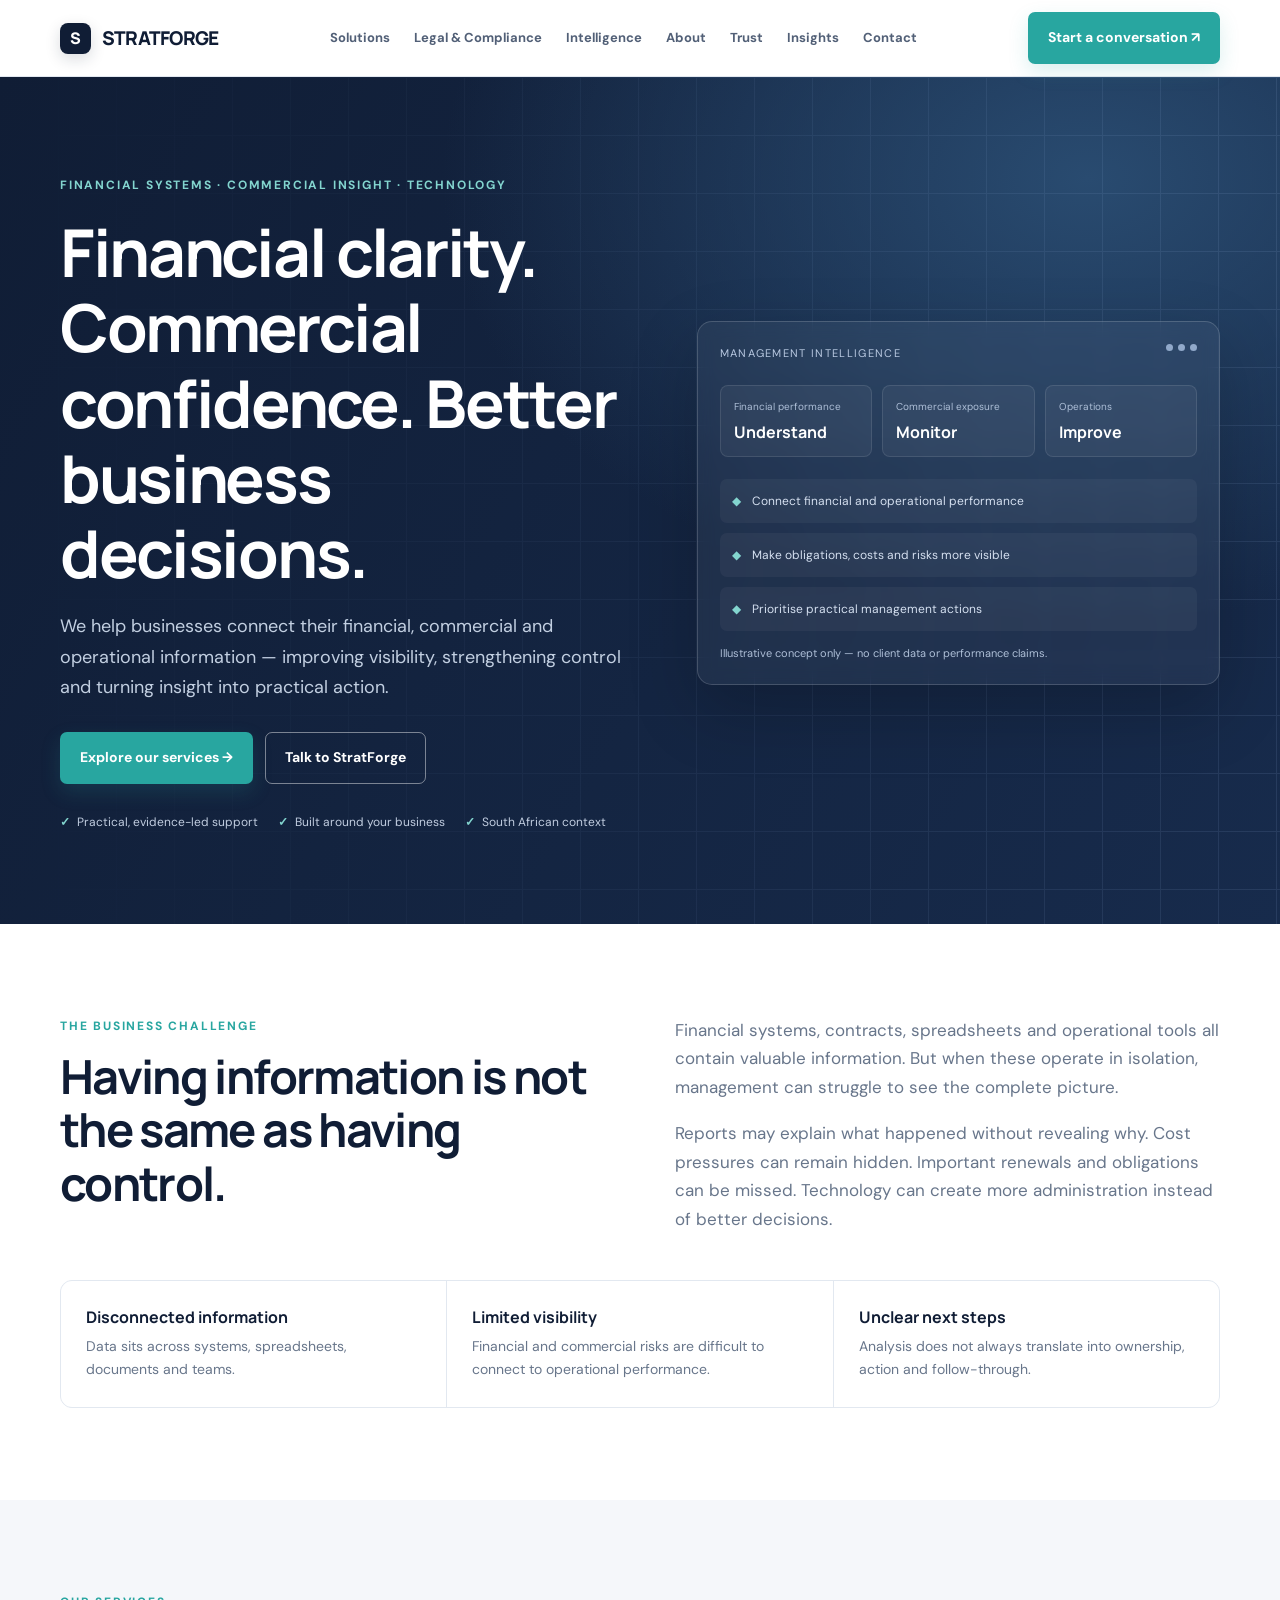
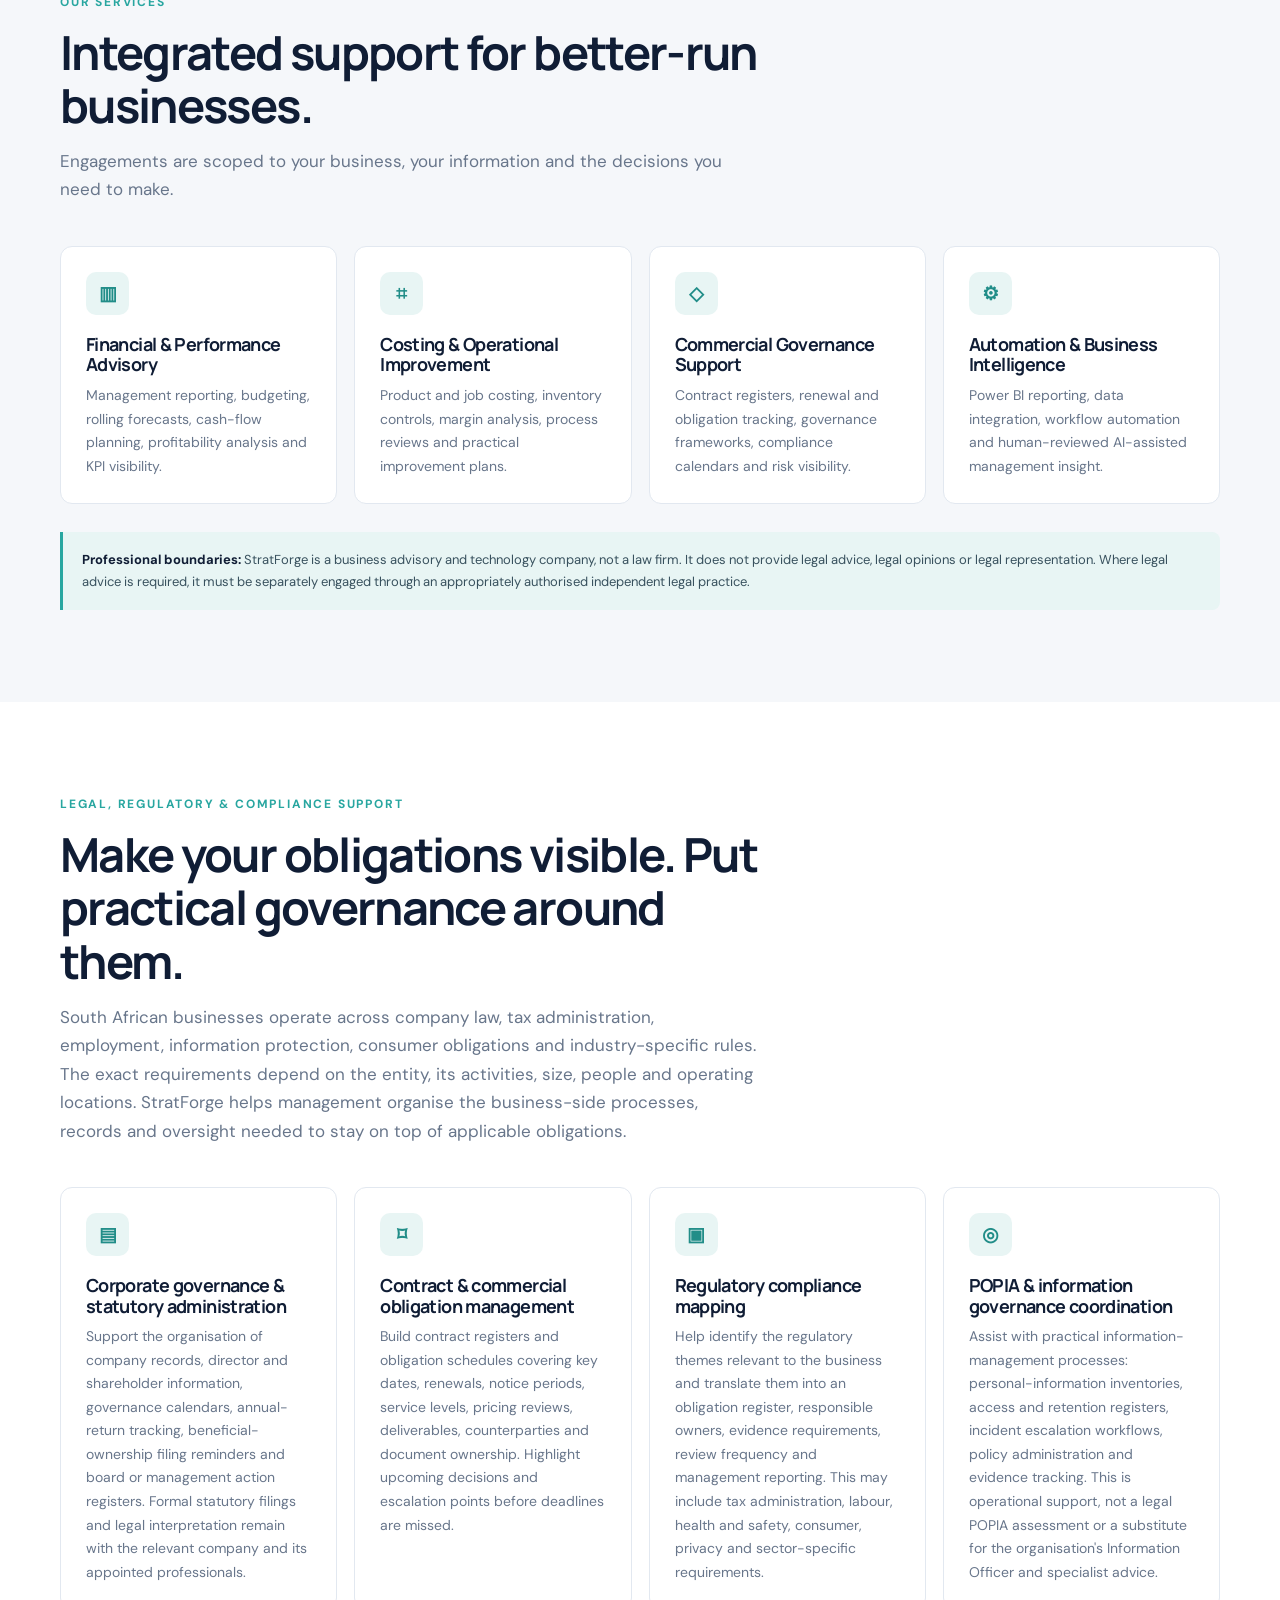
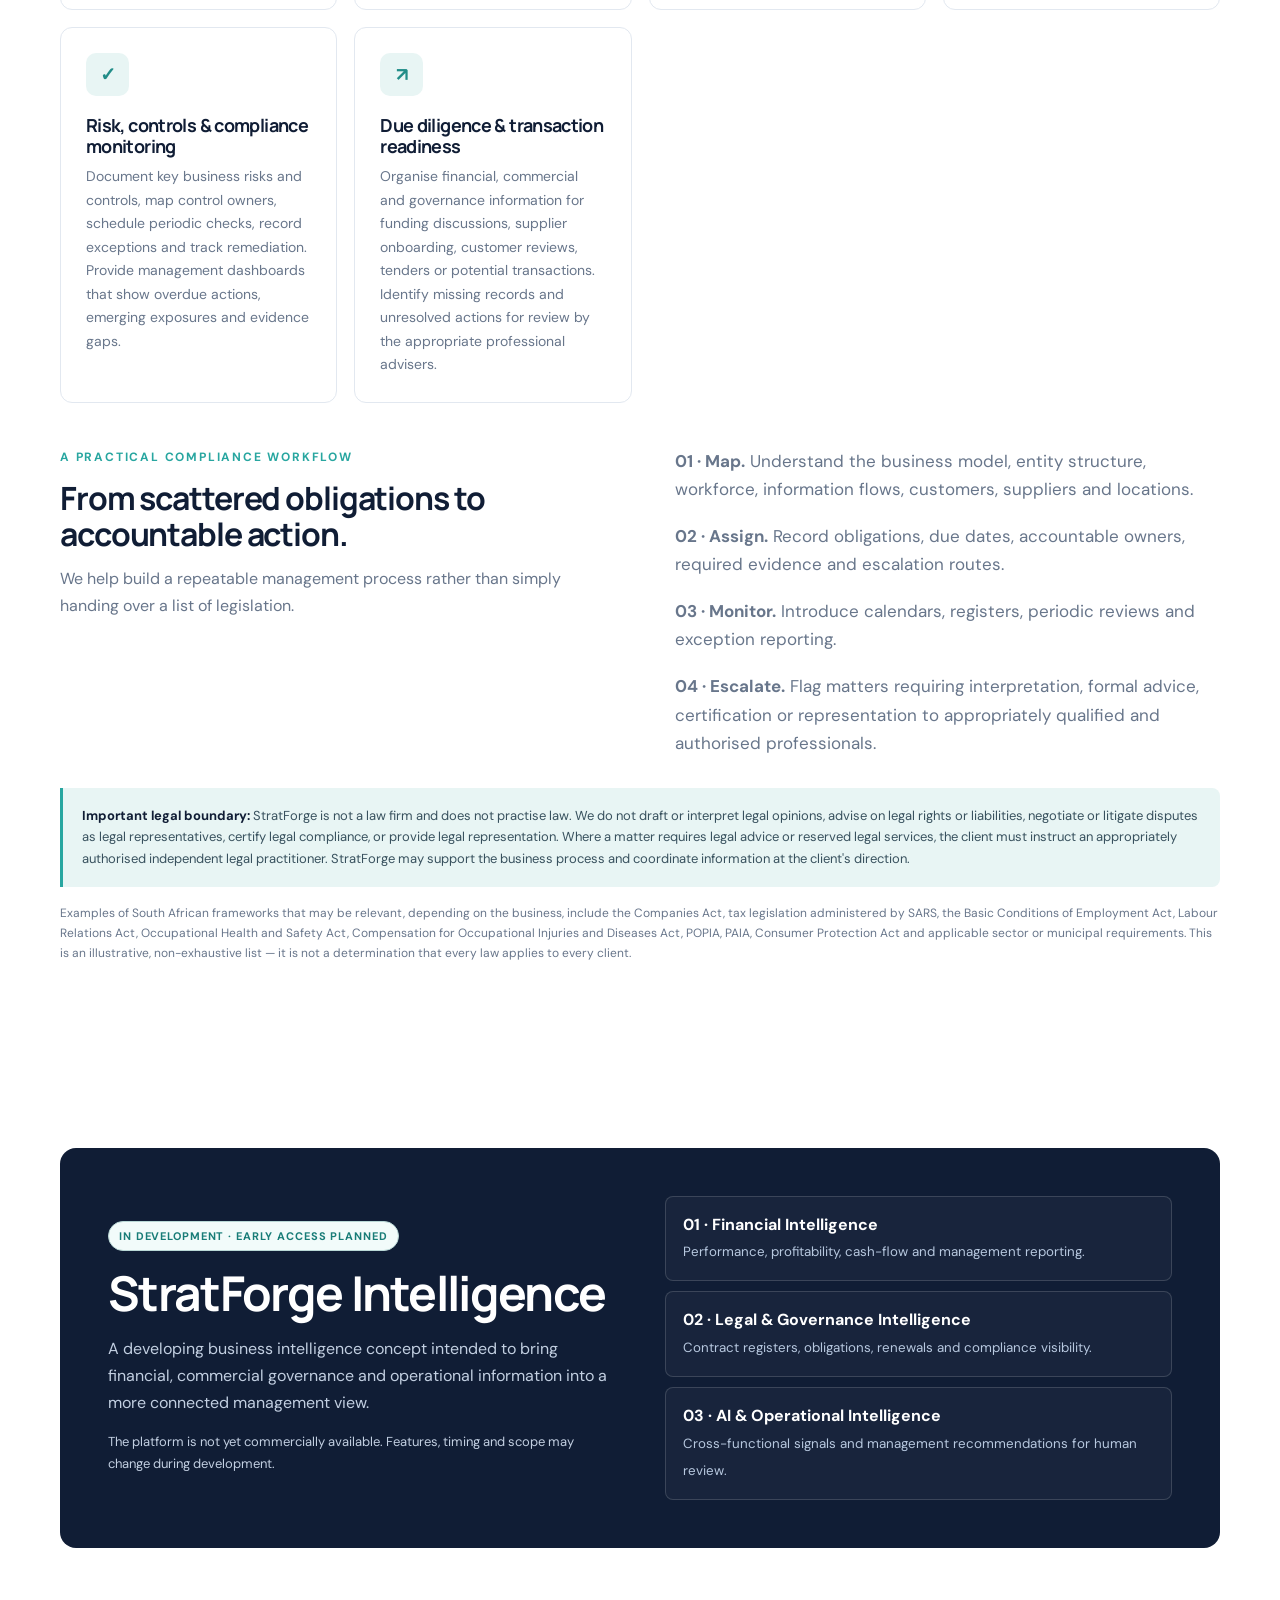
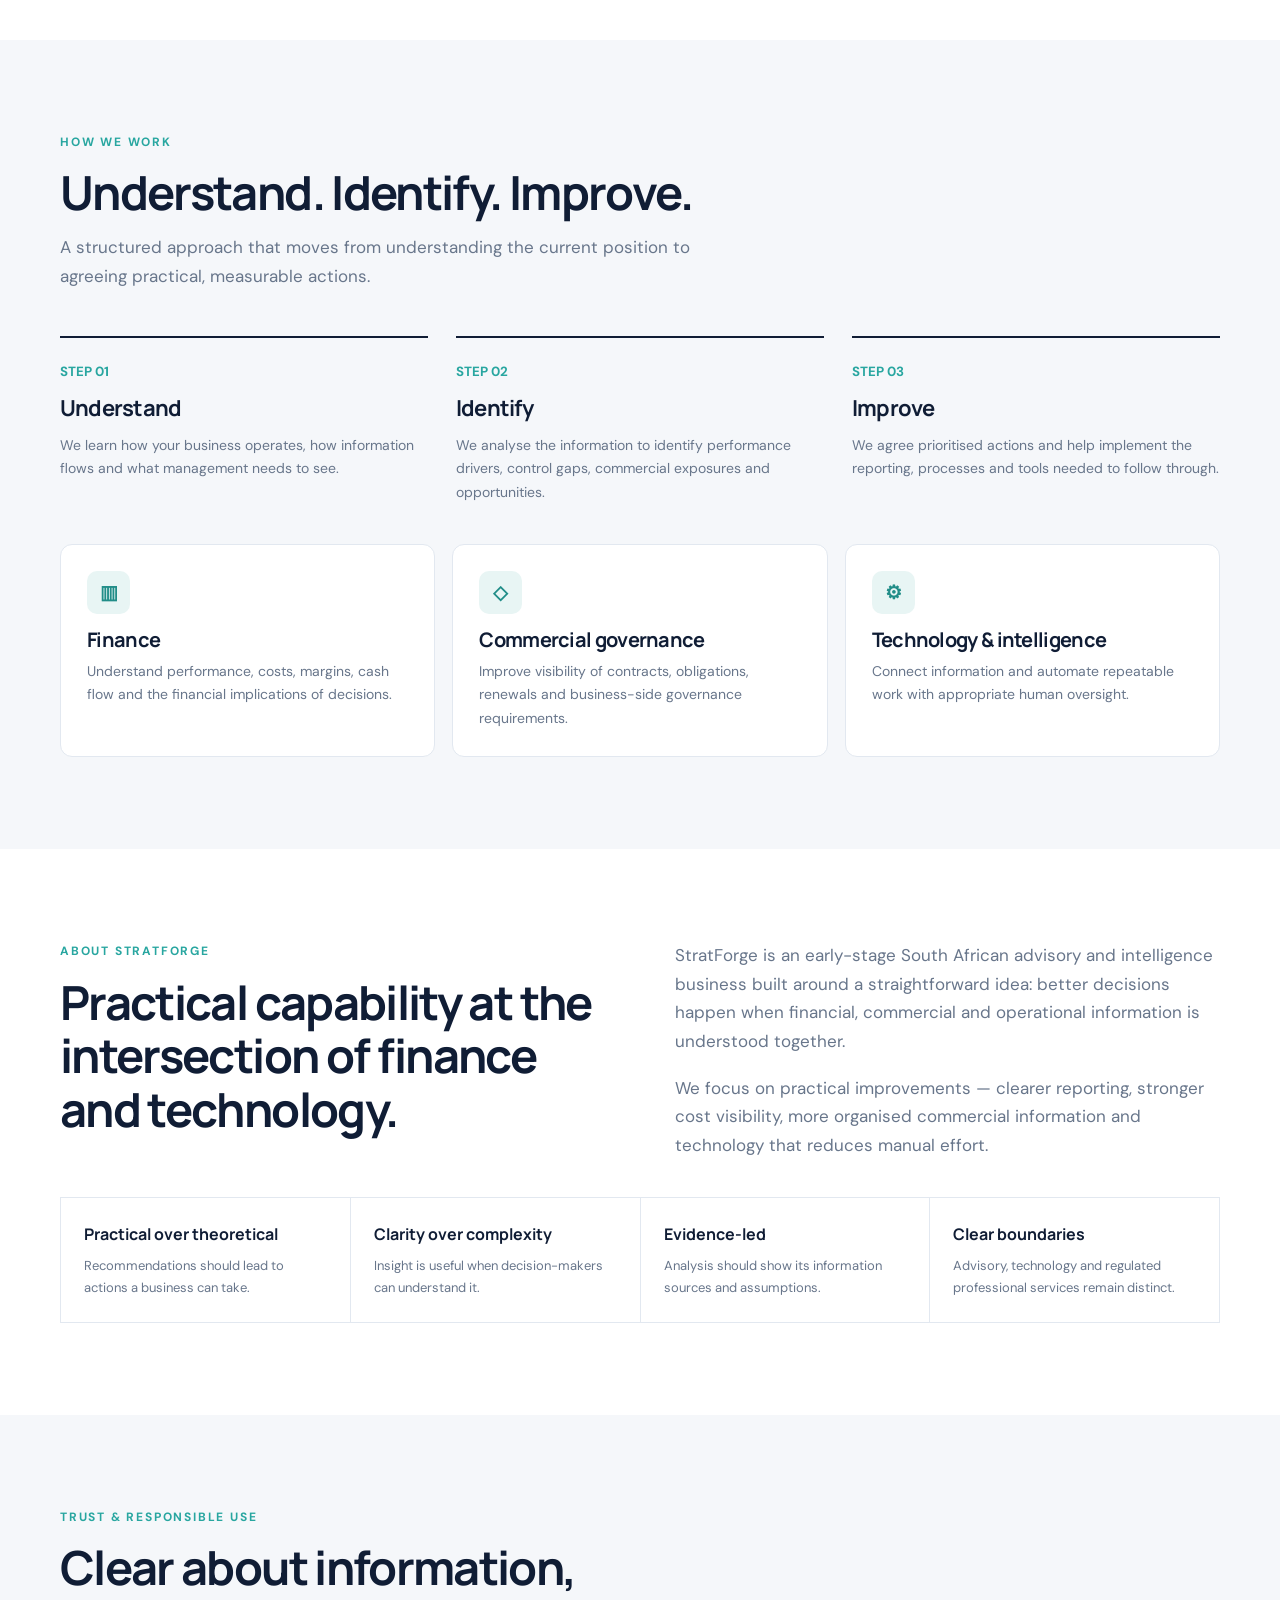
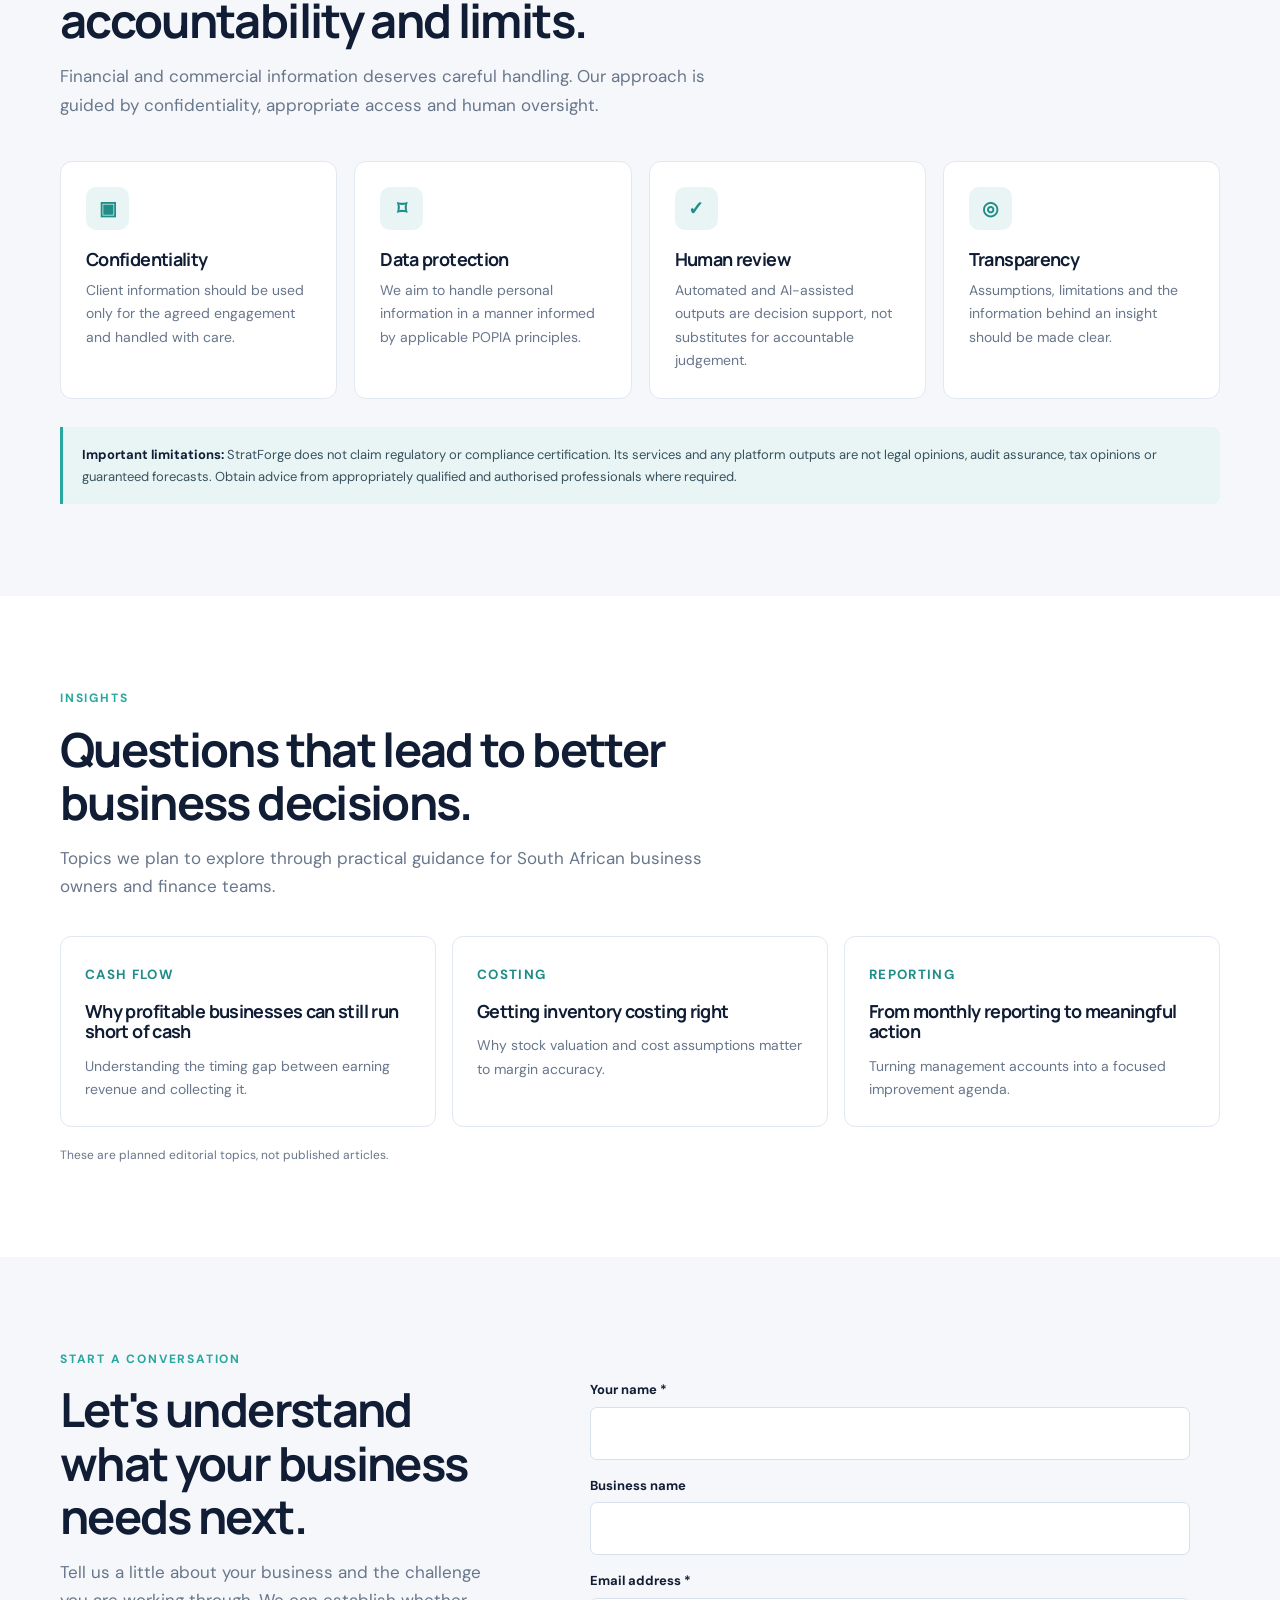
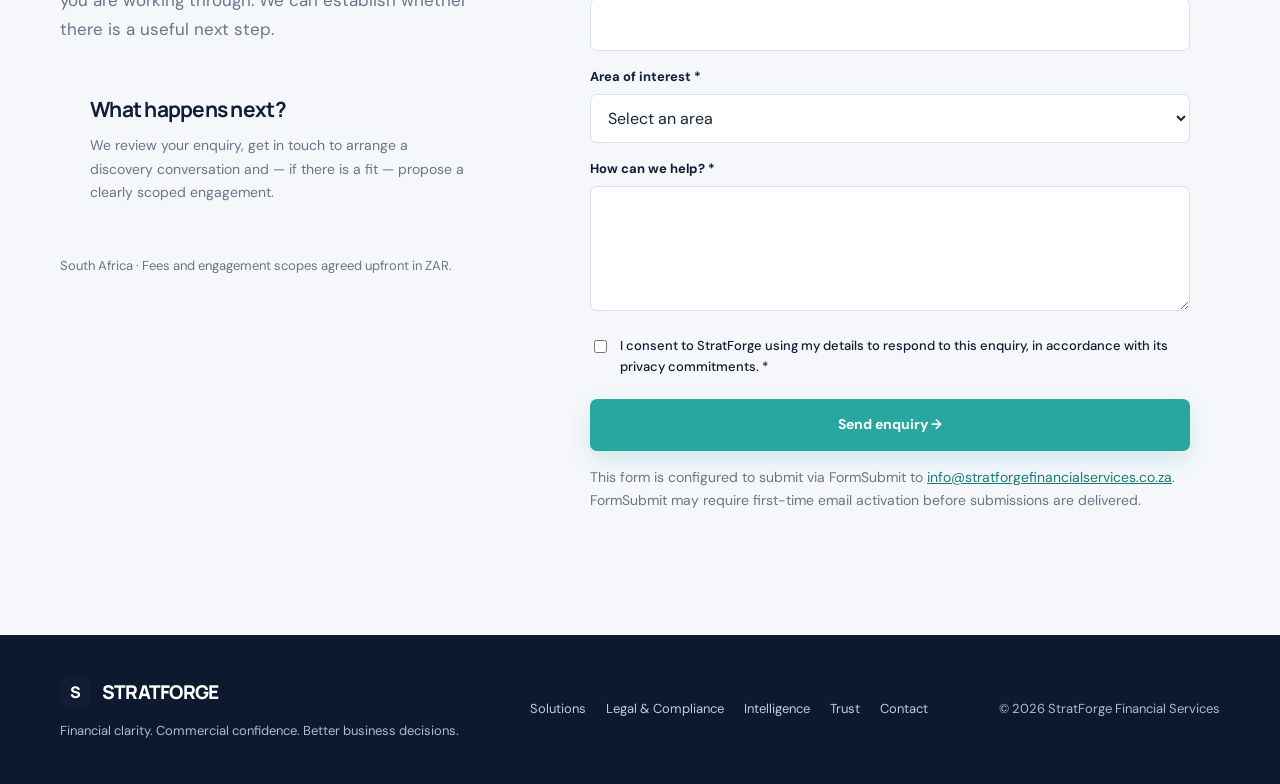
==== commit e838119c: "Expand legal, regulatory and compliance support section" ====
--- a/index.html
+++ b/index.html
@@ -31,7 +31,7 @@
 <header class="topbar"><div class="wrap nav">
   <a class="brand" href="#home" aria-label="StratForge home"><span class="mark">S</span> STRATFORGE</a>
   <nav class="links" id="navlinks" aria-label="Main navigation">
-    <a href="#solutions">Solutions</a><a href="#intelligence">Intelligence</a><a href="#about">About</a><a href="#trust">Trust</a><a href="#insights">Insights</a><a href="#contact">Contact</a>
+    <a href="#solutions">Solutions</a><a href="#legal">Legal & Compliance</a><a href="#intelligence">Intelligence</a><a href="#about">About</a><a href="#trust">Trust</a><a href="#insights">Insights</a><a href="#contact">Contact</a>
   </nav>
   <a class="btn btn-primary" href="#contact">Start a conversation ↗</a>
   <button class="menu" id="menu" aria-label="Open navigation" aria-expanded="false" aria-controls="navlinks">☰</button>
@@ -62,6 +62,30 @@
     <article class="card"><div class="ico">⚙</div><h3>Automation & Business Intelligence</h3><p>Power BI reporting, data integration, workflow automation and human-reviewed AI-assisted management insight.</p></article>
   </div>
   <div class="disclaimer" style="margin-top:28px"><strong>Professional boundaries:</strong> StratForge is a business advisory and technology company, not a law firm. It does not provide legal advice, legal opinions or legal representation. Where legal advice is required, it must be separately engaged through an appropriately authorised independent legal practice.</div>
+</div></section>
+<section class="section" id="legal"><div class="wrap">
+  <div class="section-head"><div class="eyebrow">Legal, regulatory & compliance support</div><h2>Make your obligations visible. Put practical governance around them.</h2>
+    <p>South African businesses operate across company law, tax administration, employment, information protection, consumer obligations and industry-specific rules. The exact requirements depend on the entity, its activities, size, people and operating locations. StratForge helps management organise the business-side processes, records and oversight needed to stay on top of applicable obligations.</p>
+  </div>
+  <div class="cards">
+    <article class="card"><div class="ico">▤</div><h3>Corporate governance & statutory administration</h3><p>Support the organisation of company records, director and shareholder information, governance calendars, annual-return tracking, beneficial-ownership filing reminders and board or management action registers. Formal statutory filings and legal interpretation remain with the relevant company and its appointed professionals.</p></article>
+    <article class="card"><div class="ico">⌑</div><h3>Contract & commercial obligation management</h3><p>Build contract registers and obligation schedules covering key dates, renewals, notice periods, service levels, pricing reviews, deliverables, counterparties and document ownership. Highlight upcoming decisions and escalation points before deadlines are missed.</p></article>
+    <article class="card"><div class="ico">▣</div><h3>Regulatory compliance mapping</h3><p>Help identify the regulatory themes relevant to the business and translate them into an obligation register, responsible owners, evidence requirements, review frequency and management reporting. This may include tax administration, labour, health and safety, consumer, privacy and sector-specific requirements.</p></article>
+    <article class="card"><div class="ico">◎</div><h3>POPIA & information governance coordination</h3><p>Assist with practical information-management processes: personal-information inventories, access and retention registers, incident escalation workflows, policy administration and evidence tracking. This is operational support, not a legal POPIA assessment or a substitute for the organisation's Information Officer and specialist advice.</p></article>
+    <article class="card"><div class="ico">✓</div><h3>Risk, controls & compliance monitoring</h3><p>Document key business risks and controls, map control owners, schedule periodic checks, record exceptions and track remediation. Provide management dashboards that show overdue actions, emerging exposures and evidence gaps.</p></article>
+    <article class="card"><div class="ico">↗</div><h3>Due diligence & transaction readiness</h3><p>Organise financial, commercial and governance information for funding discussions, supplier onboarding, customer reviews, tenders or potential transactions. Identify missing records and unresolved actions for review by the appropriate professional advisers.</p></article>
+  </div>
+  <div class="two" style="margin-top:44px">
+    <div><div class="eyebrow">A practical compliance workflow</div><h2 style="font-size:32px;margin:13px 0">From scattered obligations to accountable action.</h2><p style="color:var(--muted)">We help build a repeatable management process rather than simply handing over a list of legislation.</p></div>
+    <div class="body-copy">
+      <p><strong>01 · Map.</strong> Understand the business model, entity structure, workforce, information flows, customers, suppliers and locations.</p>
+      <p><strong>02 · Assign.</strong> Record obligations, due dates, accountable owners, required evidence and escalation routes.</p>
+      <p><strong>03 · Monitor.</strong> Introduce calendars, registers, periodic reviews and exception reporting.</p>
+      <p><strong>04 · Escalate.</strong> Flag matters requiring interpretation, formal advice, certification or representation to appropriately qualified and authorised professionals.</p>
+    </div>
+  </div>
+  <div class="disclaimer" style="margin-top:30px"><strong>Important legal boundary:</strong> StratForge is not a law firm and does not practise law. We do not draft or interpret legal opinions, advise on legal rights or liabilities, negotiate or litigate disputes as legal representatives, certify legal compliance, or provide legal representation. Where a matter requires legal advice or reserved legal services, the client must instruct an appropriately authorised independent legal practitioner. StratForge may support the business process and coordinate information at the client's direction.</div>
+  <p style="margin-top:16px;color:var(--muted);font-size:12px">Examples of South African frameworks that may be relevant, depending on the business, include the Companies Act, tax legislation administered by SARS, the Basic Conditions of Employment Act, Labour Relations Act, Occupational Health and Safety Act, Compensation for Occupational Injuries and Diseases Act, POPIA, PAIA, Consumer Protection Act and applicable sector or municipal requirements. This is an illustrative, non-exhaustive list — it is not a determination that every law applies to every client.</p>
 </div></section>
 <section class="section" id="intelligence"><div class="wrap"><div class="product-panel">
   <div><span class="tag">In development · Early access planned</span><h2>StratForge Intelligence</h2><p>A developing business intelligence concept intended to bring financial, commercial governance and operational information into a more connected management view.</p><p style="margin-top:14px;font-size:13px">The platform is not yet commercially available. Features, timing and scope may change during development.</p></div>
@@ -102,7 +126,7 @@
   </form>
 </div></section>
 </main>
-<footer><div class="wrap foot"><div><a class="brand" href="#home"><span class="mark">S</span> STRATFORGE</a><p style="margin-top:12px">Financial clarity. Commercial confidence. Better business decisions.</p></div><div class="footlinks"><a href="#solutions">Solutions</a><a href="#intelligence">Intelligence</a><a href="#trust">Trust</a><a href="#contact">Contact</a></div><p>© <span id="year"></span> StratForge Financial Services</p></div></footer>
+<footer><div class="wrap foot"><div><a class="brand" href="#home"><span class="mark">S</span> STRATFORGE</a><p style="margin-top:12px">Financial clarity. Commercial confidence. Better business decisions.</p></div><div class="footlinks"><a href="#solutions">Solutions</a><a href="#legal">Legal & Compliance</a><a href="#intelligence">Intelligence</a><a href="#trust">Trust</a><a href="#contact">Contact</a></div><p>© <span id="year"></span> StratForge Financial Services</p></div></footer>
 <script>
   const menu=document.getElementById('menu'),nav=document.getElementById('navlinks');
   menu.addEventListener('click',()=>{const open=nav.classList.toggle('open');menu.setAttribute('aria-expanded',String(open));menu.setAttribute('aria-label',open?'Close navigation':'Open navigation');menu.textContent=open?'×':'☰';});
